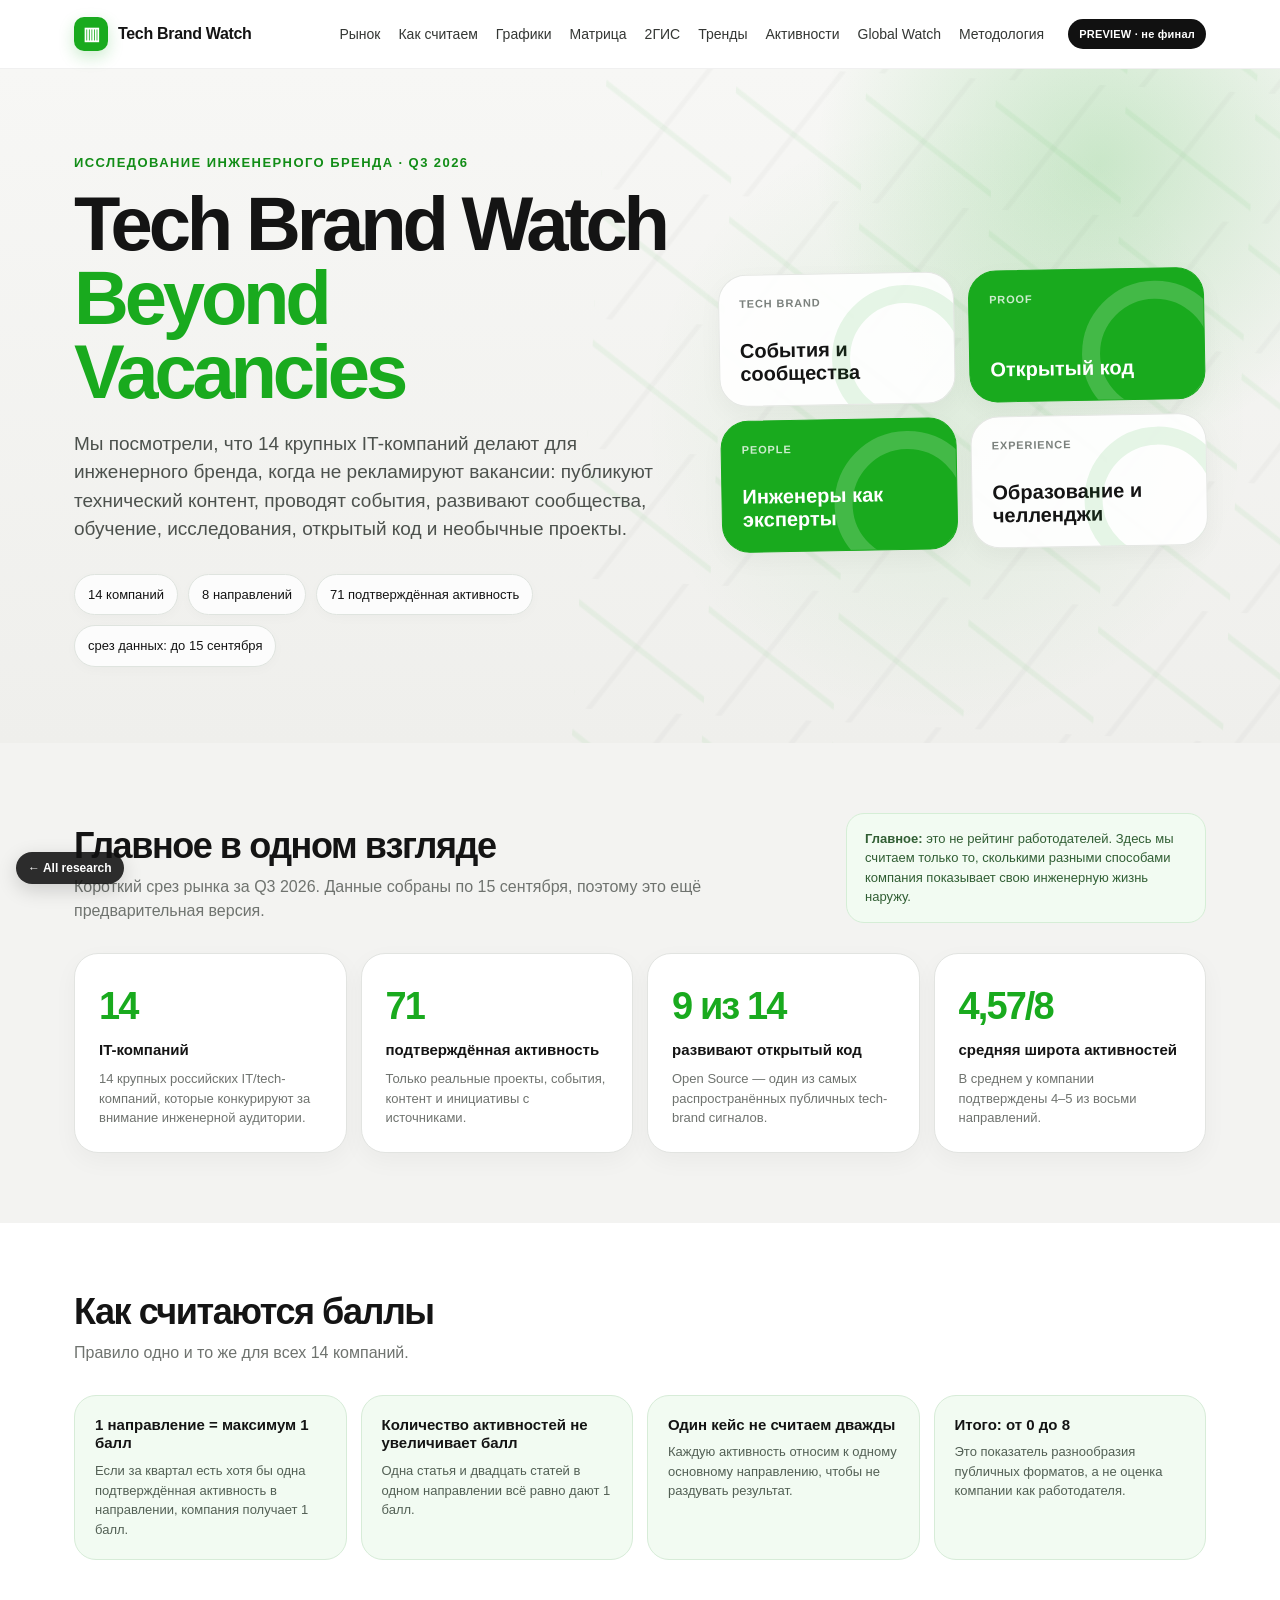
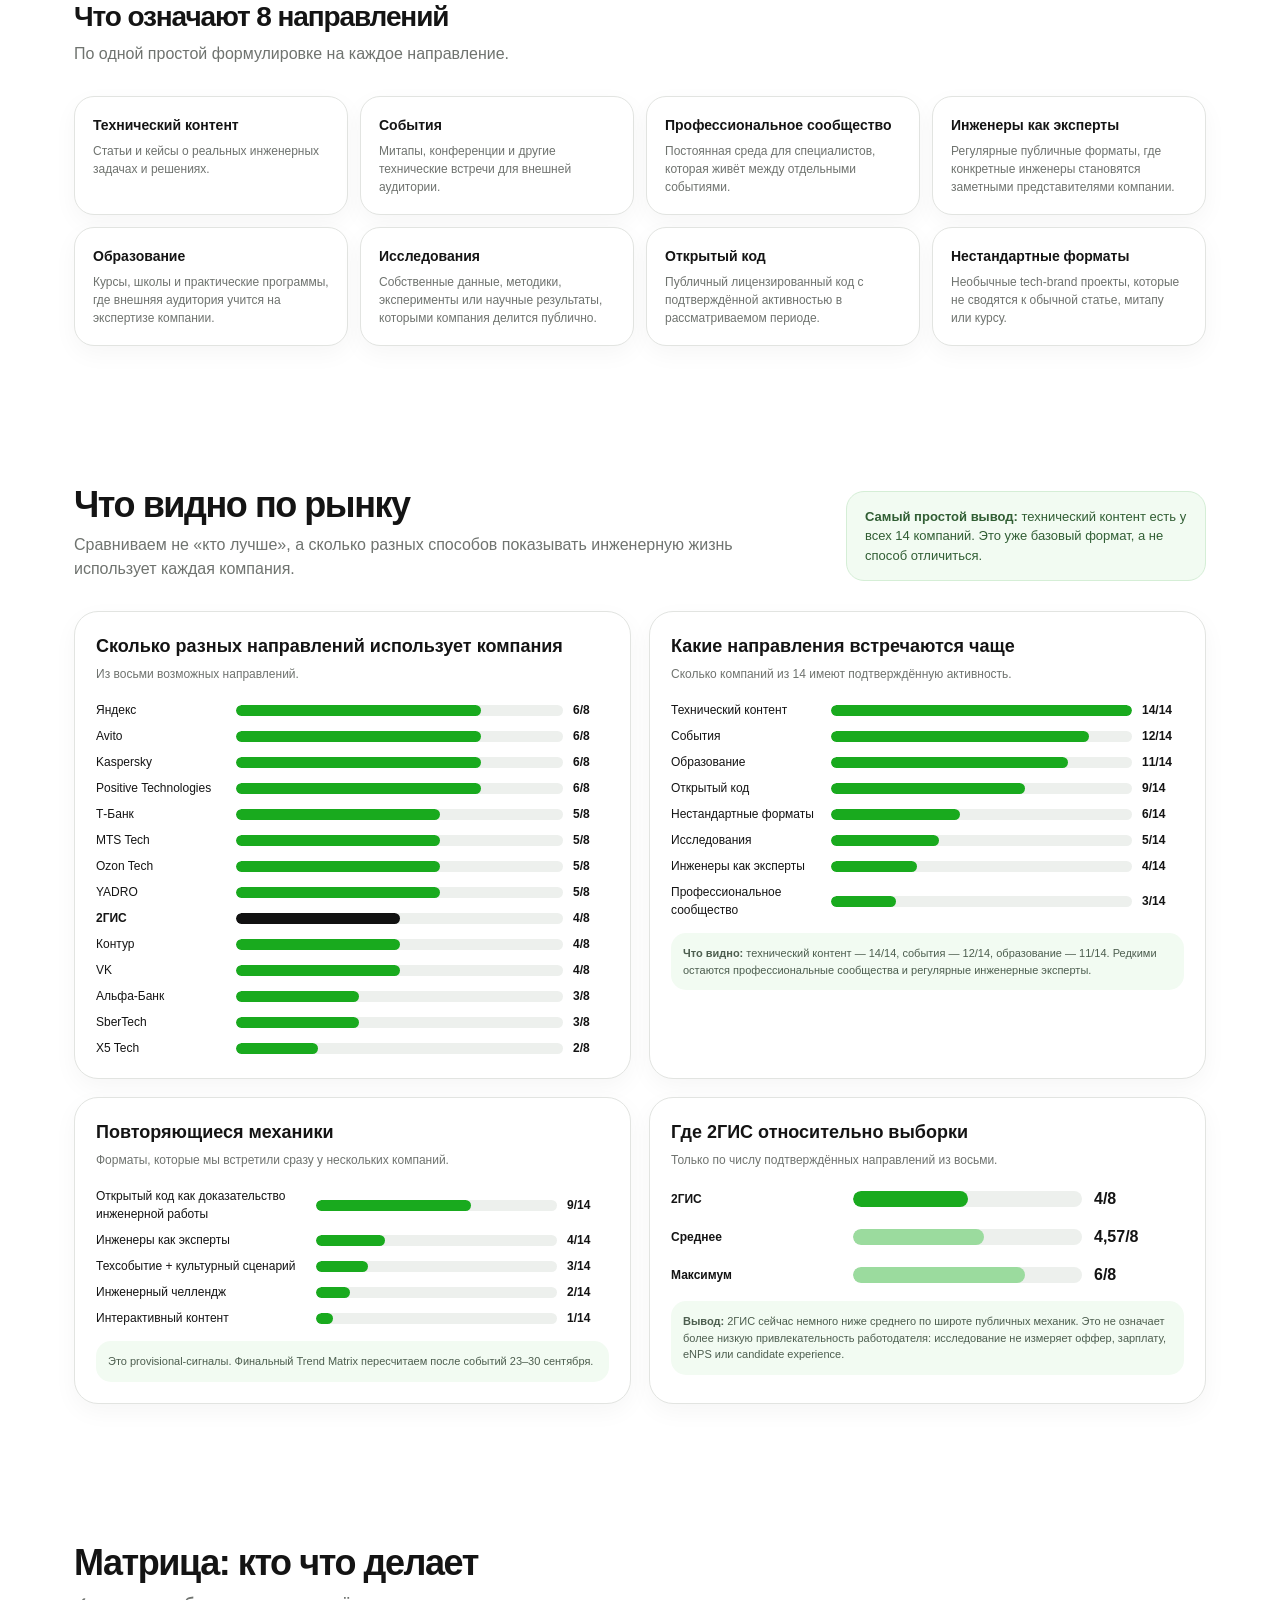
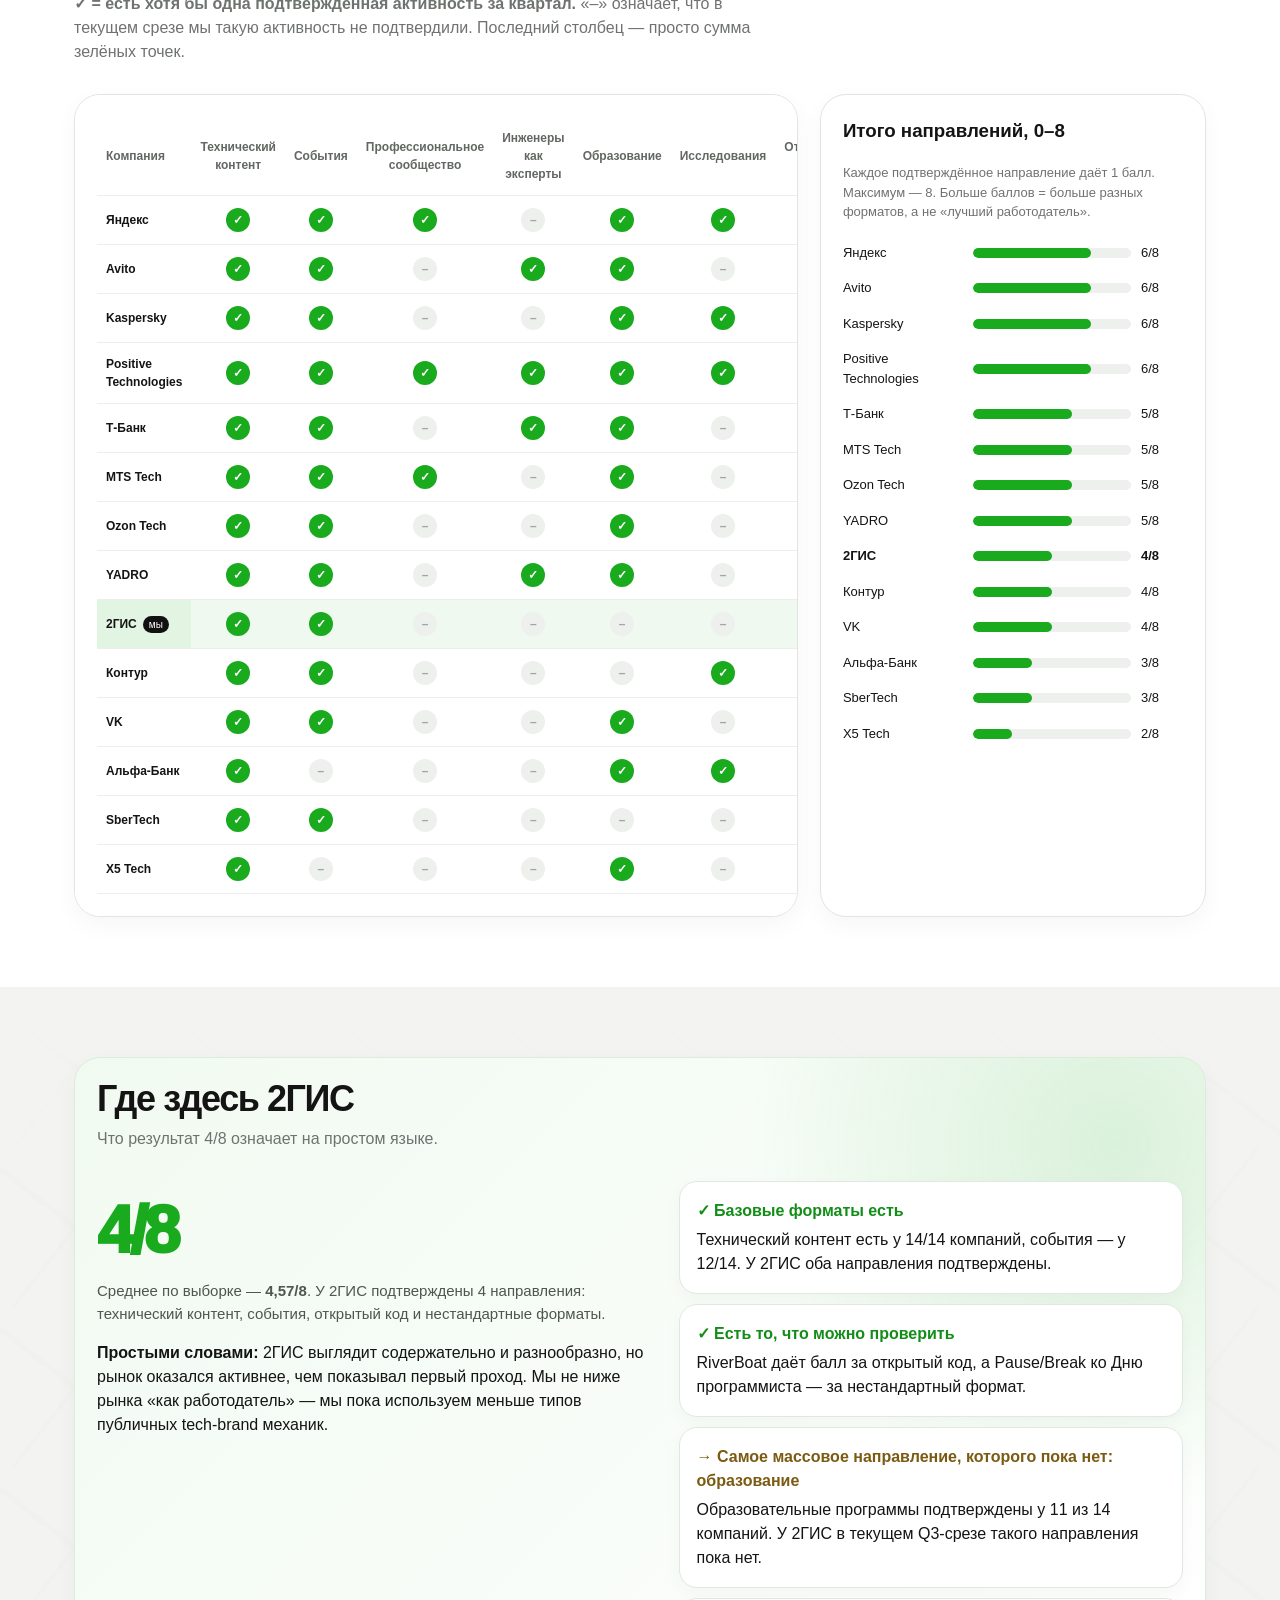
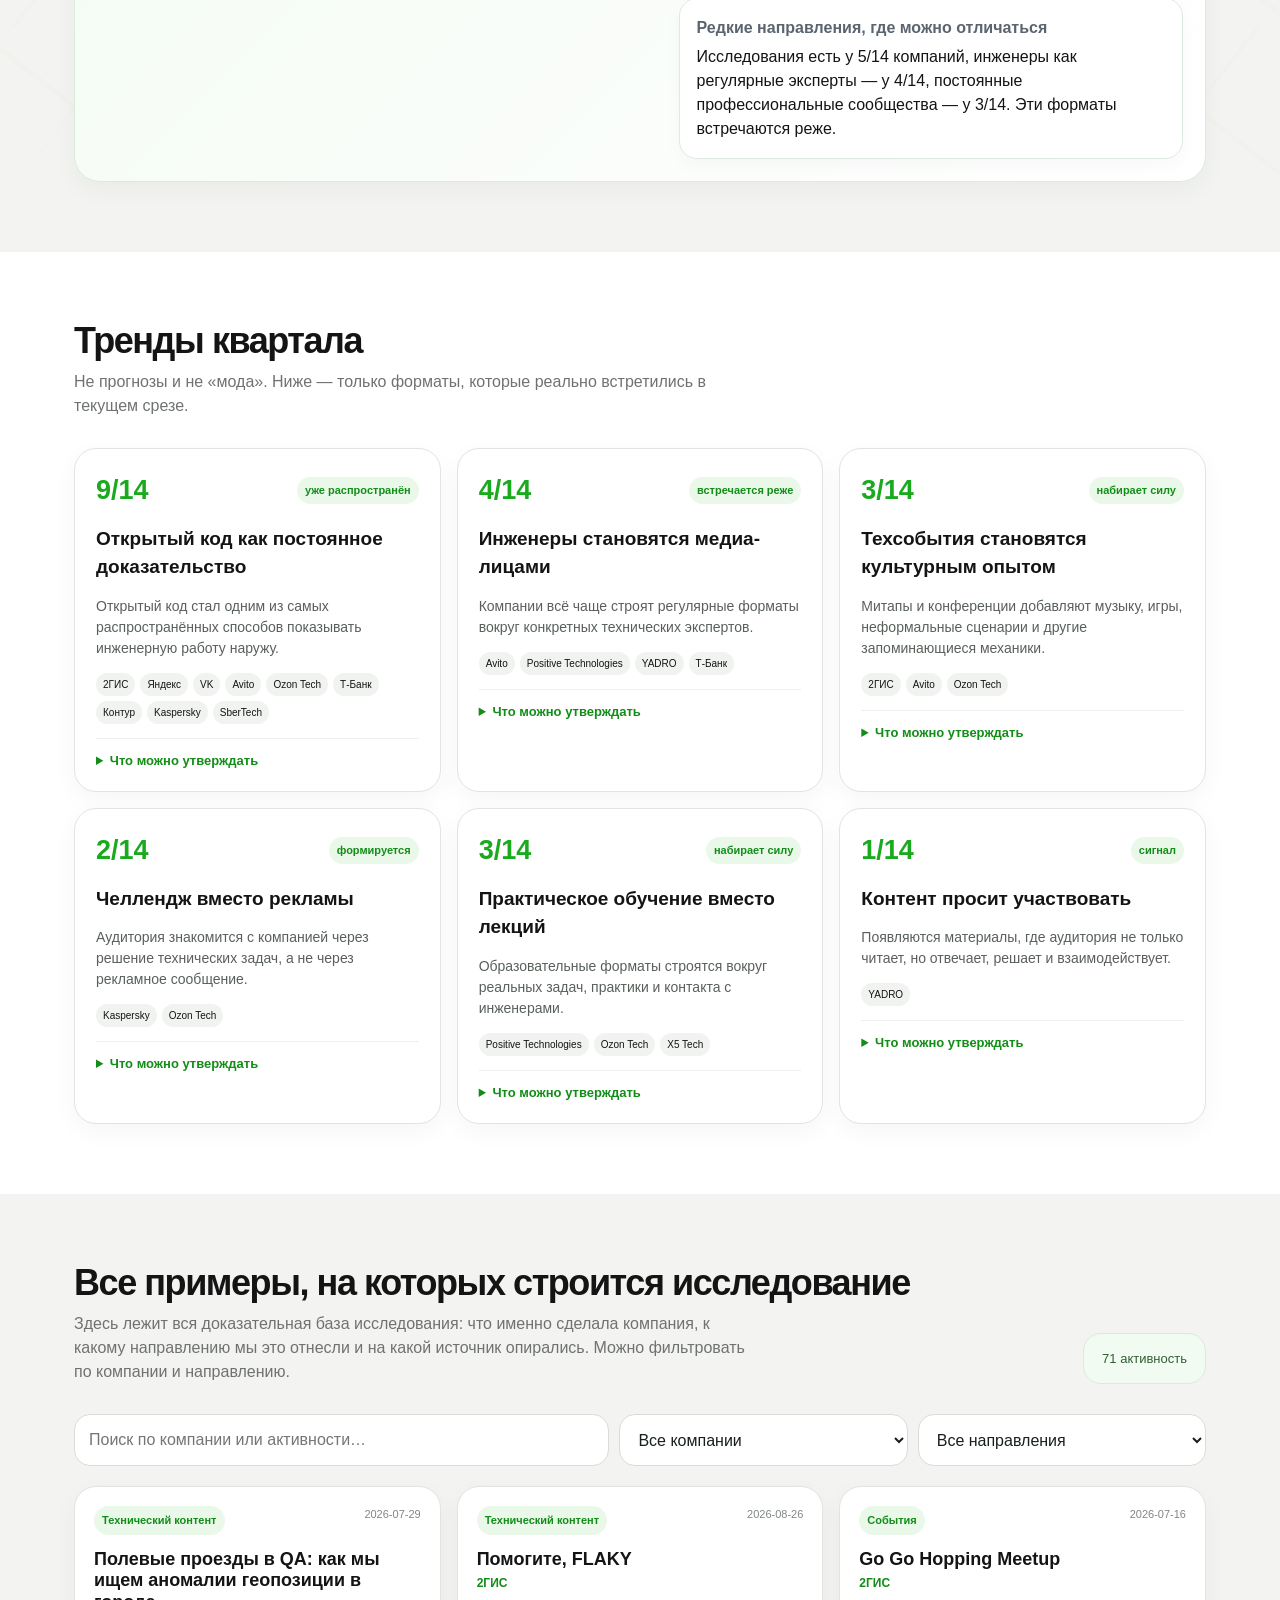
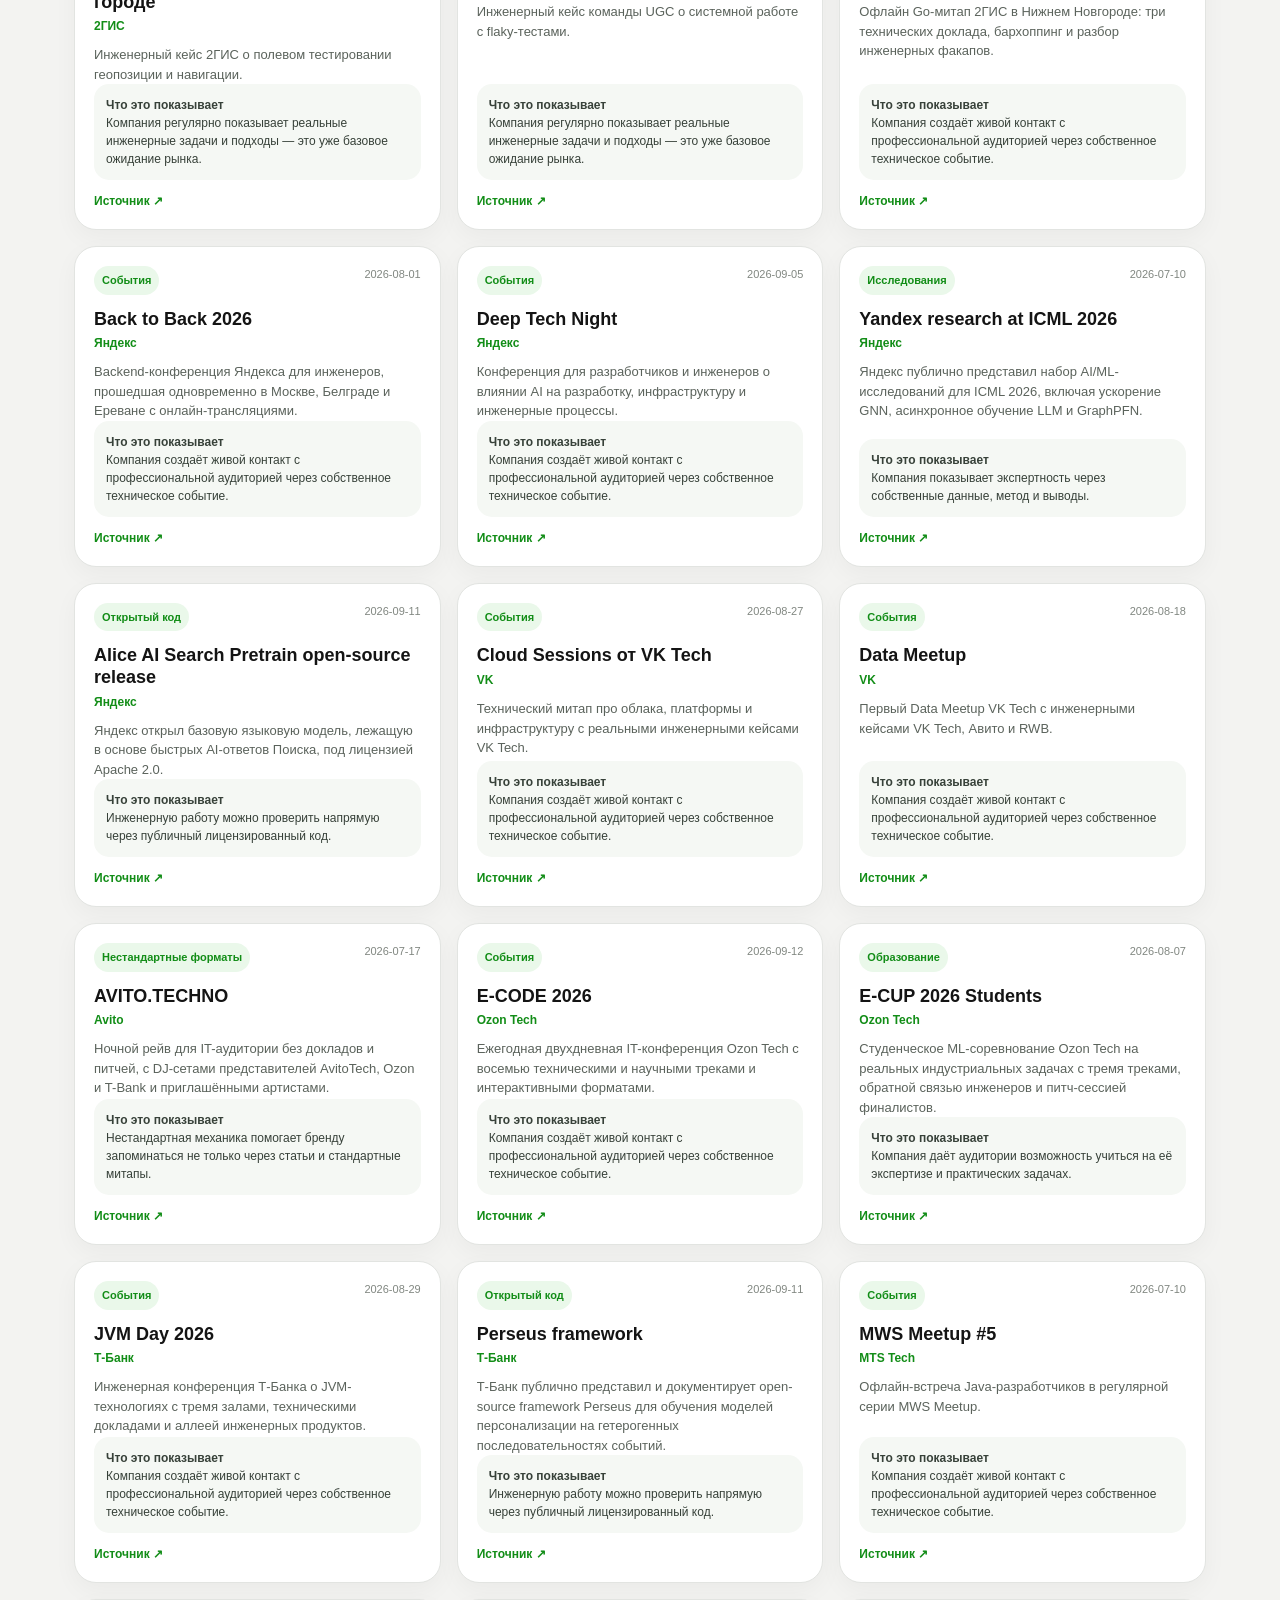
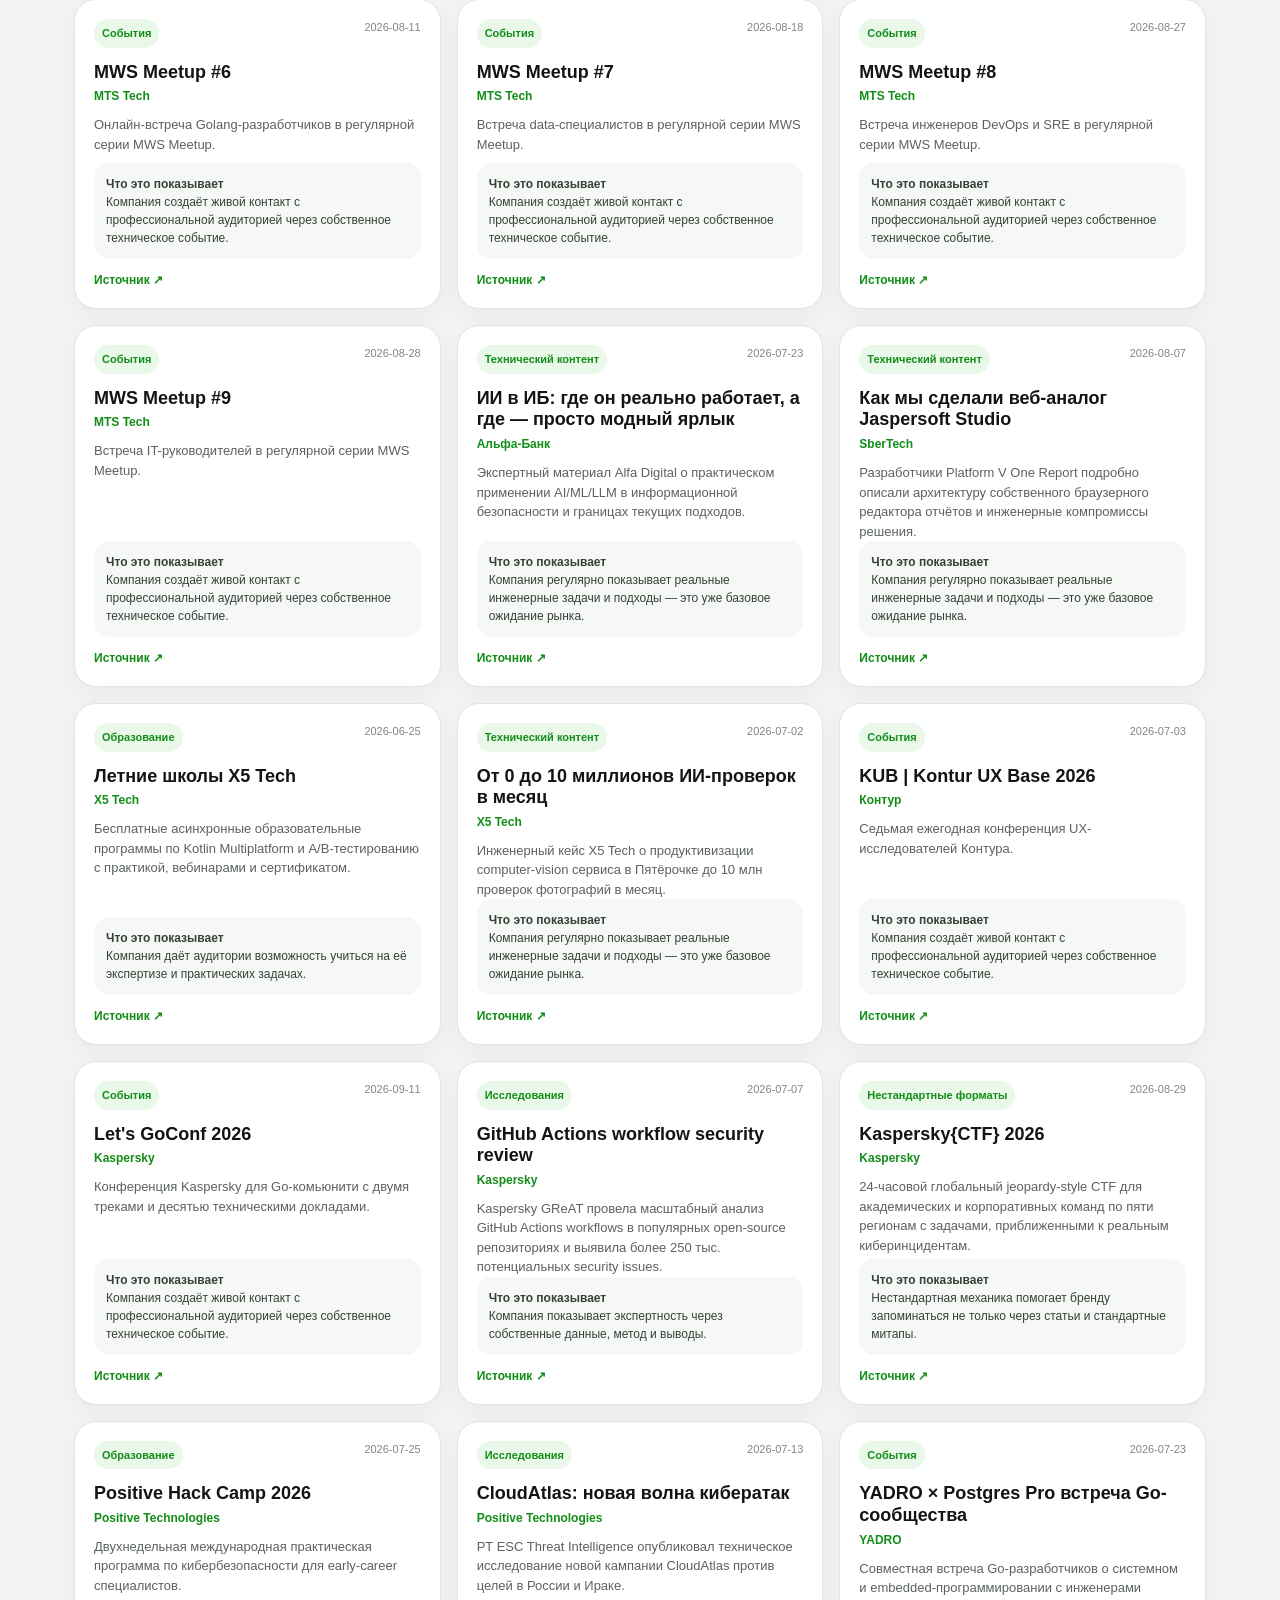
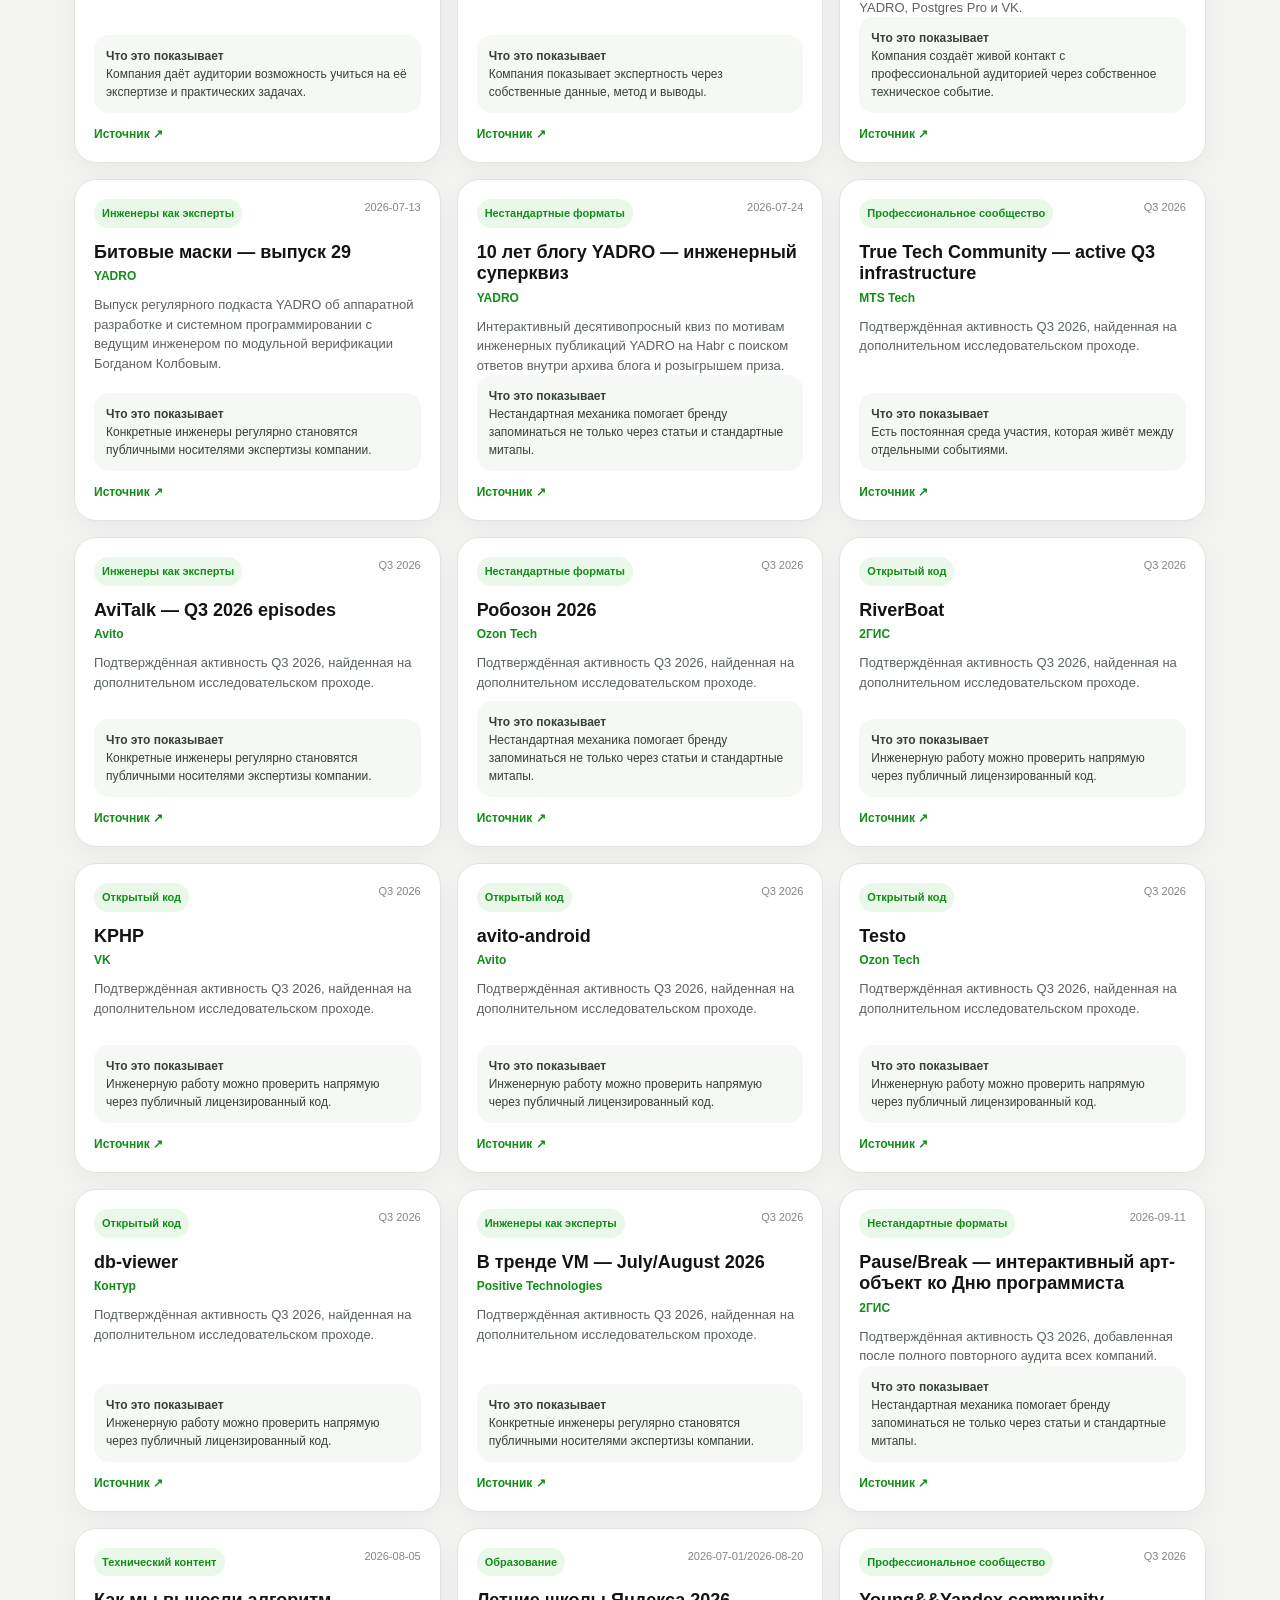
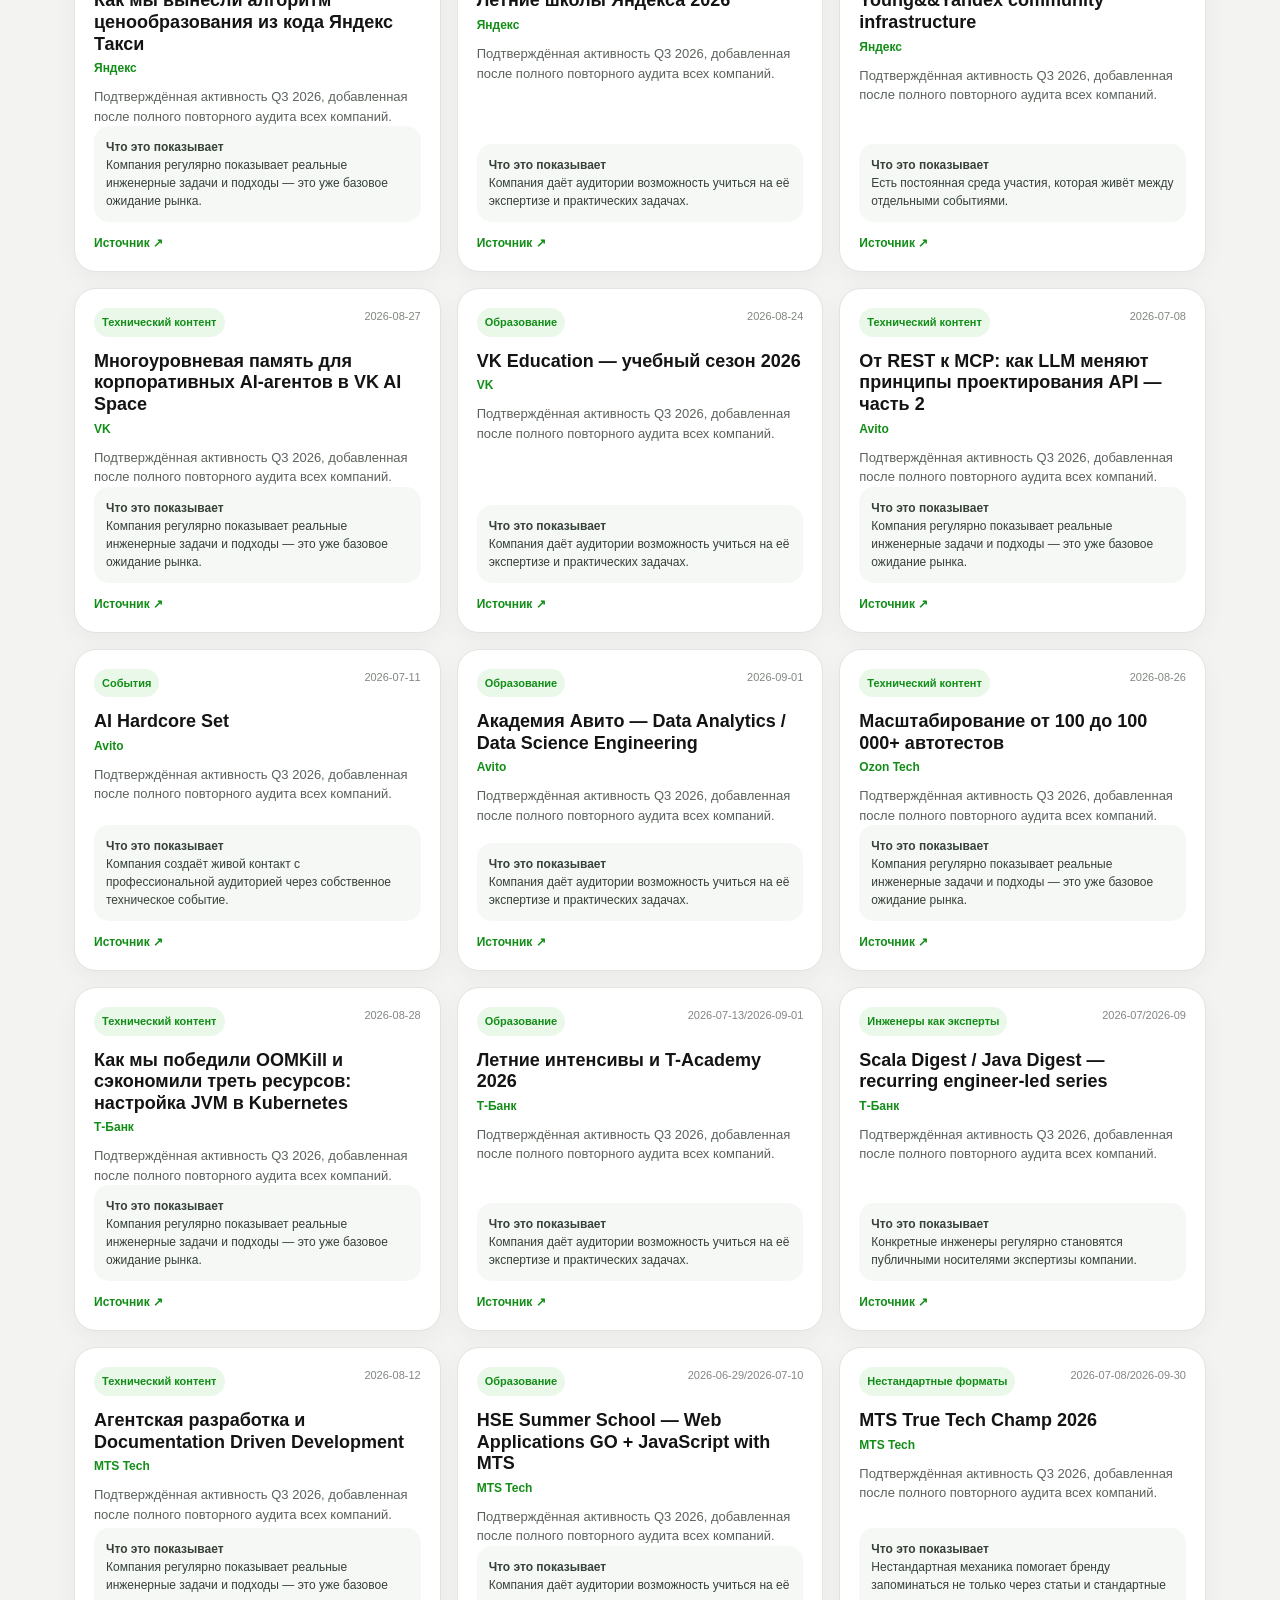
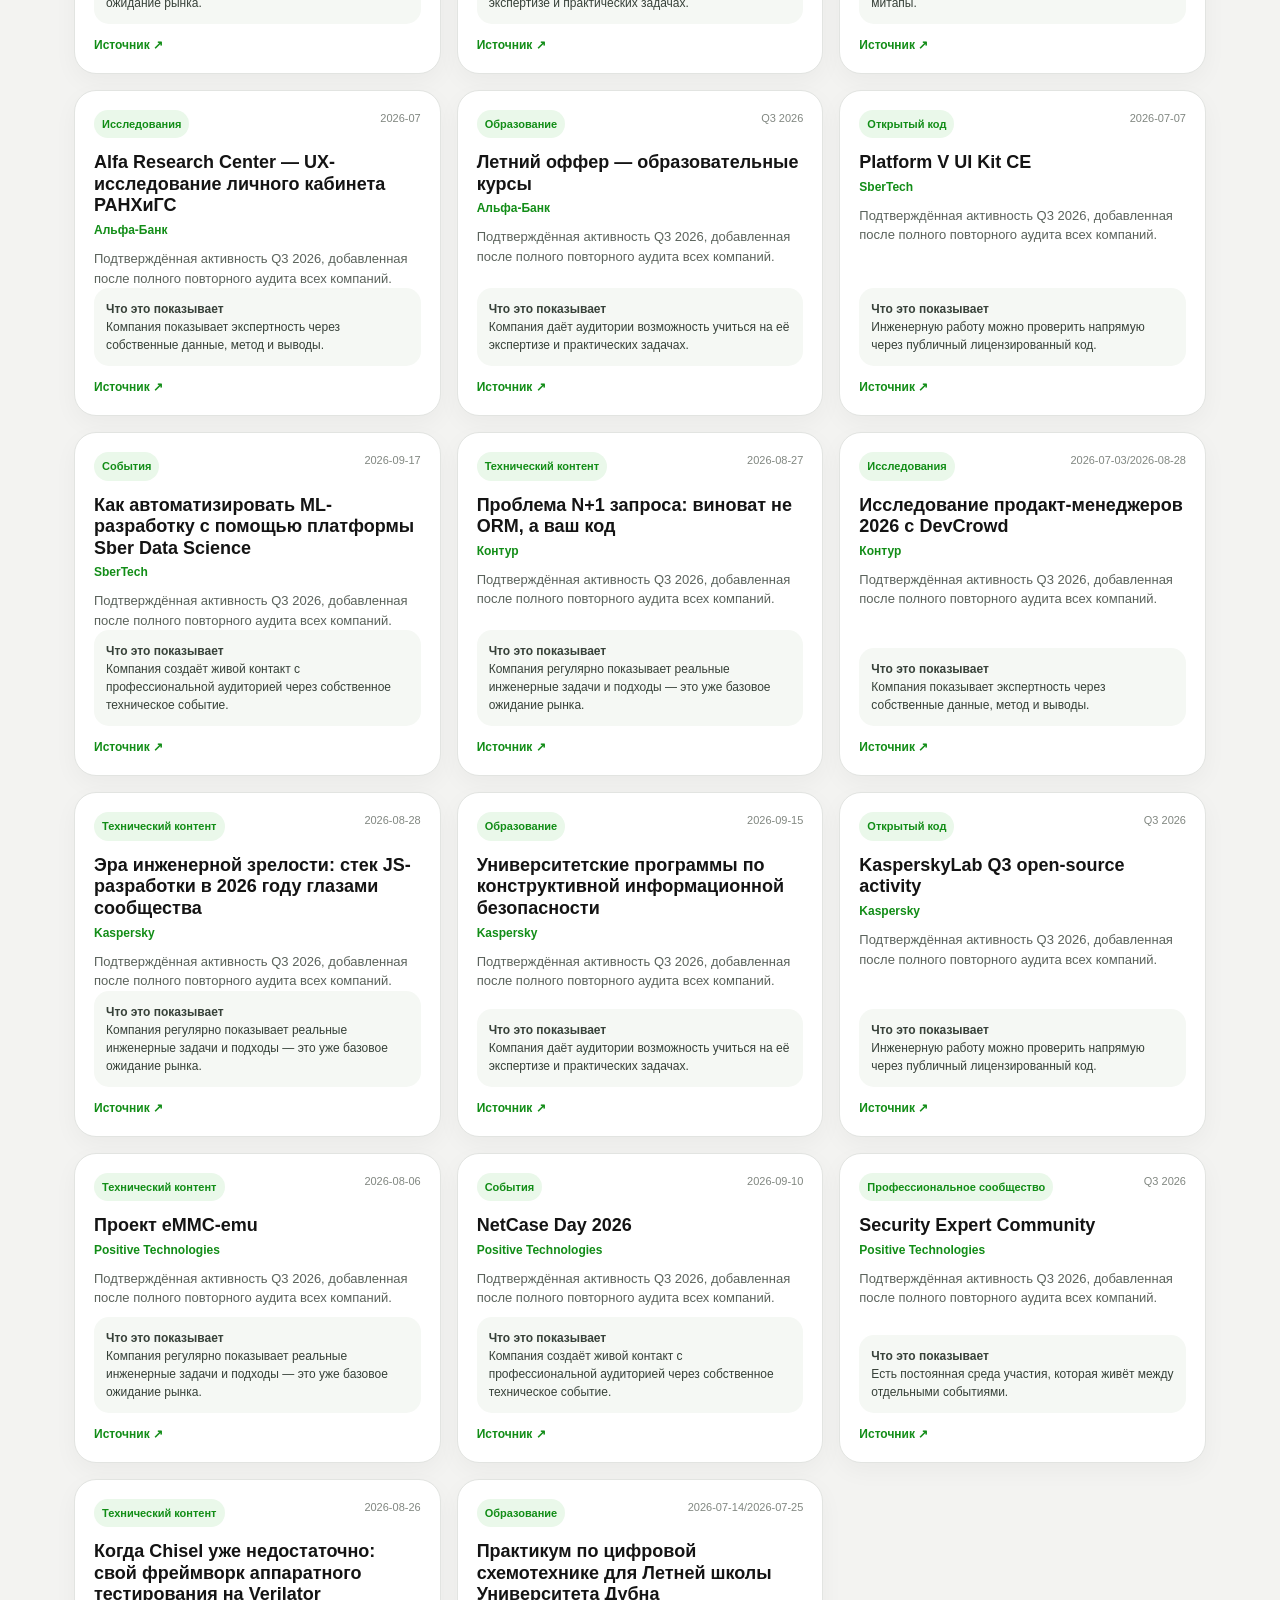
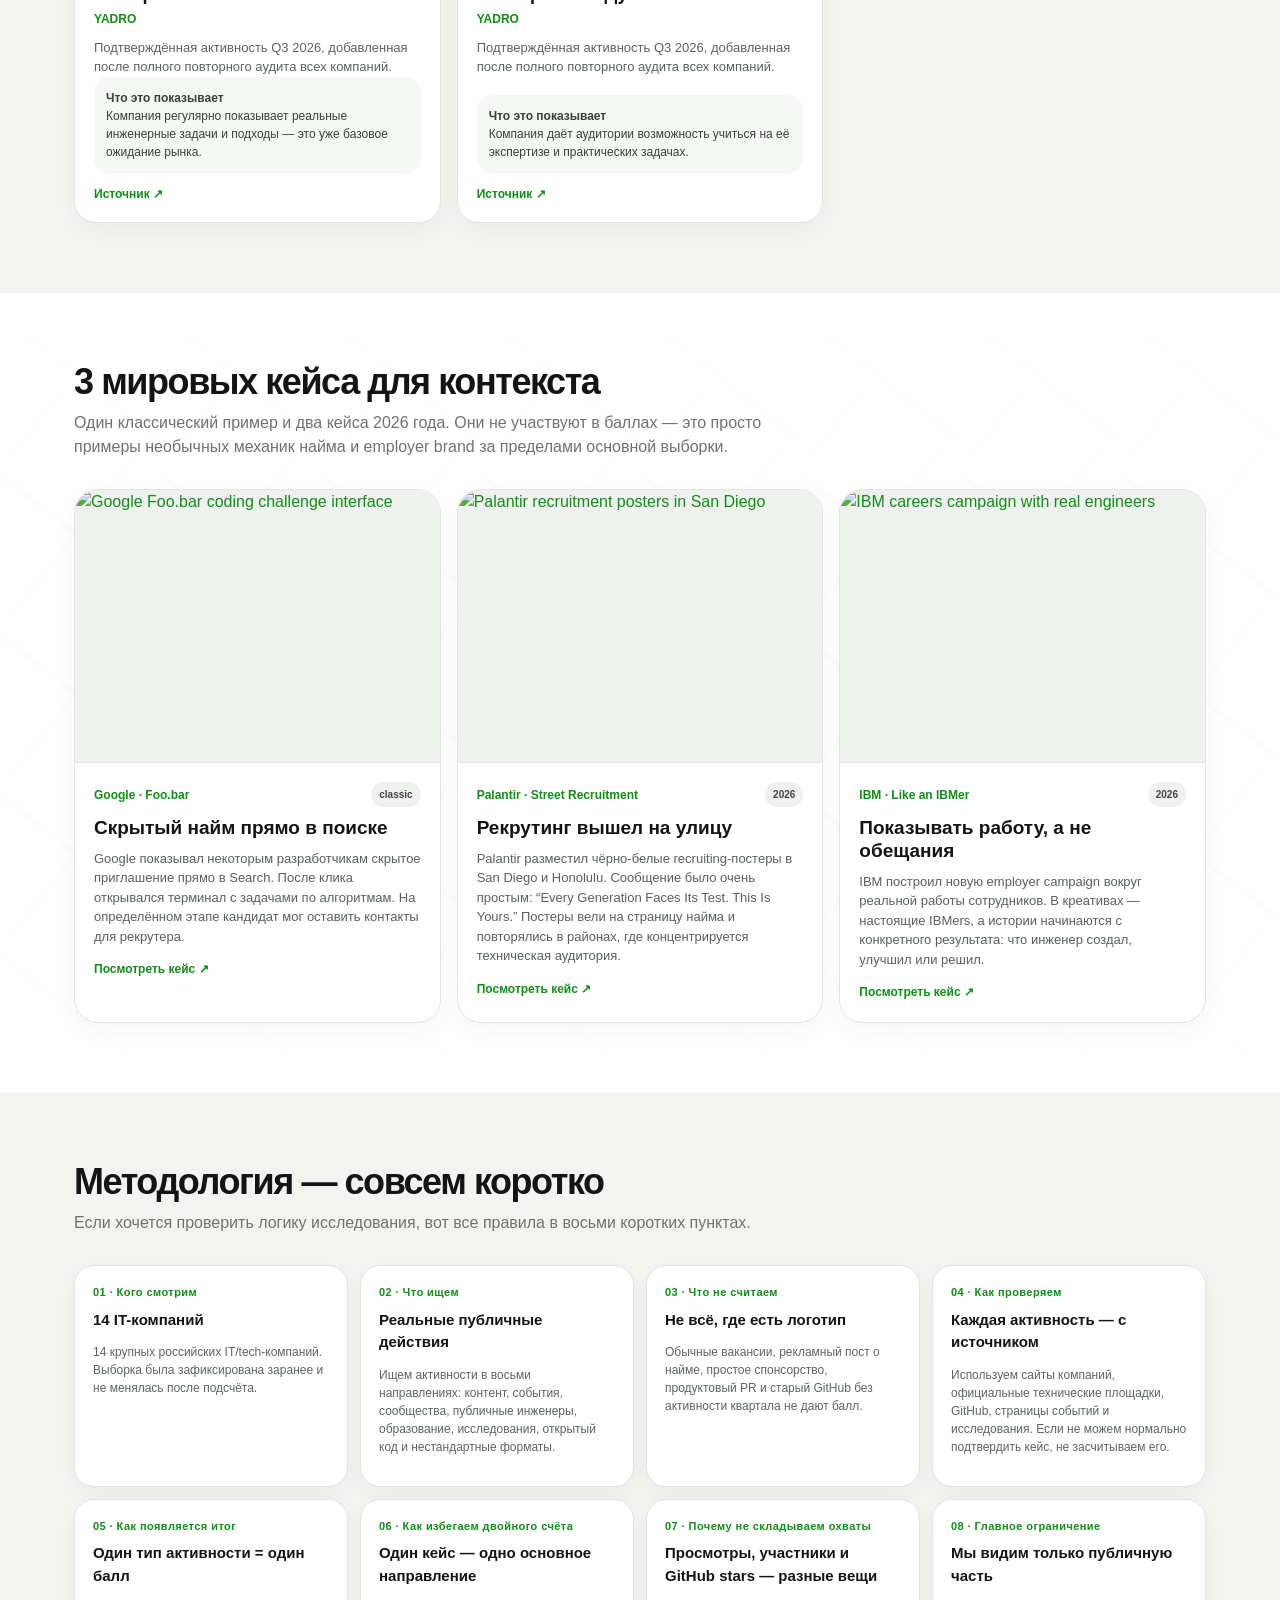
==== tech-brand-watch/index.html @ 5ea802fb "Add Tech Brand Watch to research hub" ====
<!doctype html>
<html lang="ru">
<head>
<meta charset="utf-8">
<meta name="viewport" content="width=device-width,initial-scale=1,viewport-fit=cover">
<title>Tech Brand Watch / Q3 2026 — Beyond Vacancies</title>
<meta name="description" content="Как 14 крупных IT-компаний показывают свою инженерную жизнь вне прямой рекламы вакансий. Tech Brand Watch, Q3 2026.">
<style>
:root{
  --bg:#f3f3f1;
  --surface:#ffffff;
  --surface2:#f8f8f6;
  --ink:#141414;
  --muted:#6f736f;
  --line:#e2e4e1;
  --green:#19AA1E;
  --green-dark:#128d17;
  --green-soft:#eaf8ea;
  --green-pale:#f2fbf2;
  --shadow:0 14px 38px rgba(0,0,0,.06);
  --shadow-soft:0 8px 24px rgba(0,0,0,.04);
  --radius:26px;
}
*{box-sizing:border-box}
html{scroll-behavior:smooth}
body{
  margin:0;
  font-family:Inter,ui-sans-serif,-apple-system,BlinkMacSystemFont,"Segoe UI",Roboto,Arial,sans-serif;
  background:var(--bg);
  color:var(--ink);
  line-height:1.5
}
a{color:var(--green-dark);text-decoration:none}
a:hover{color:var(--green)}
.wrap{max-width:1180px;margin:auto;padding:0 24px}

/* top */
.topbar{
  position:sticky;top:0;z-index:40;
  background:rgba(255,255,255,.94);
  backdrop-filter:blur(18px);
  border-bottom:1px solid rgba(0,0,0,.06)
}
.nav{height:68px;display:flex;align-items:center;gap:24px}
.brand{display:flex;align-items:center;gap:10px;font-weight:850;white-space:nowrap;letter-spacing:-.02em}
.mark{
  width:34px;height:34px;border-radius:10px;
  background:var(--green);
  display:grid;place-items:center;color:#fff;font-size:18px;
  box-shadow:0 6px 16px rgba(25,170,30,.22)
}
.links{display:flex;gap:18px;margin-left:auto;font-size:14px}
.links a{color:#343734}
.links a:hover{color:var(--green-dark)}
.preview-pill{
  font-size:11px;padding:7px 11px;border-radius:999px;
  background:#111;color:#fff;font-weight:800;letter-spacing:.02em
}

/* hero */
.hero{
  position:relative;overflow:hidden;
  background:
    radial-gradient(circle at 86% 14%, rgba(25,170,30,.20), transparent 23%),
    radial-gradient(circle at 74% 52%, rgba(25,170,30,.09), transparent 30%),
    linear-gradient(180deg,#f7f7f5 0%,#efefec 100%);
  color:var(--ink);
  padding:84px 0 76px
}
.hero:after{
  content:"";position:absolute;right:-4%;top:-18%;width:58%;height:140%;
  opacity:.55;pointer-events:none;
  background:
    linear-gradient(35deg,transparent 46%,rgba(25,170,30,.10) 47%,rgba(25,170,30,.10) 49%,transparent 50%),
    linear-gradient(125deg,transparent 46%,rgba(20,20,20,.045) 47%,rgba(20,20,20,.045) 49%,transparent 50%);
  background-size:130px 130px;
  transform:rotate(3deg)
}
.hero-grid{position:relative;z-index:2;display:grid;grid-template-columns:1.1fr .9fr;gap:52px;align-items:center}
.eyebrow{font-size:13px;text-transform:uppercase;letter-spacing:.11em;color:var(--green-dark);font-weight:900}
.hero h1{
  font-size:clamp(42px,6vw,76px);line-height:.98;
  margin:14px 0 20px;letter-spacing:-.055em
}
.hero h1 em{font-style:normal;color:var(--green)}
.hero p{max-width:680px;font-size:19px;color:#4c514d}
.hero-meta{display:flex;flex-wrap:wrap;gap:10px;margin-top:30px}
.hero-meta span{
  border:1px solid #dfe4df;background:rgba(255,255,255,.82);
  padding:10px 13px;border-radius:999px;font-size:13px;
  box-shadow:0 3px 12px rgba(0,0,0,.025)
}
.hero-art{
  display:grid;grid-template-columns:1fr 1fr;gap:14px;
  transform:rotate(-1deg)
}
.tile{
  min-height:132px;padding:20px;border-radius:28px;
  background:rgba(255,255,255,.92);border:1px solid #e5e7e4;
  display:flex;flex-direction:column;justify-content:space-between;font-weight:850;
  box-shadow:var(--shadow-soft);position:relative;overflow:hidden
}
.tile:after{
  content:"";position:absolute;right:-24px;bottom:-28px;width:110px;height:110px;
  border:18px solid rgba(25,170,30,.10);border-radius:50%
}
.tile:nth-child(2),.tile:nth-child(3){
  background:var(--green);border-color:var(--green);color:#fff
}
.tile:nth-child(2):after,.tile:nth-child(3):after{border-color:rgba(255,255,255,.18)}
.tile small{font-size:11px;color:#7b817d;letter-spacing:.08em}
.tile:nth-child(2) small,.tile:nth-child(3) small{color:rgba(255,255,255,.78)}
.tile b{font-size:20px;line-height:1.15;max-width:170px}

/* sections */
.section{position:relative;padding:70px 0}
.section.white{background:#fff}
.section:not(.white){background:var(--bg)}
.section-head{display:flex;justify-content:space-between;gap:30px;align-items:flex-end;margin-bottom:30px}
.section-head h2{font-size:36px;letter-spacing:-.04em;margin:0;line-height:1.05}
.section-head p{color:var(--muted);max-width:690px;margin:10px 0 0}
.note{
  background:var(--green-pale);border:1px solid #d5eed6;
  padding:15px 18px;border-radius:18px;color:#315e34;font-size:13px;
  max-width:360px
}

/* KPI */
.score-explain{display:grid;grid-template-columns:repeat(4,1fr);gap:14px;margin-bottom:42px}.score-explain-card{background:var(--green-pale);border:1px solid #d7ecd8;border-radius:22px;padding:20px}.score-explain-card strong,.score-explain-card span{display:block}.score-explain-card strong{font-size:15px;line-height:1.25;margin-bottom:8px}.score-explain-card span{font-size:13px;color:#536055}.compact-head{margin-top:8px}.compact-head h2{font-size:28px}.category-grid{display:grid;grid-template-columns:repeat(4,1fr);gap:12px}.category-card{background:#fff;border:1px solid var(--line);border-radius:20px;padding:18px;box-shadow:var(--shadow-soft)}.category-card b,.category-card span{display:block}.category-card b{font-size:14px;margin-bottom:6px}.category-card span{font-size:12px;color:var(--muted)}
.kpis{display:grid;grid-template-columns:repeat(4,1fr);gap:14px}
.kpi{
  background:var(--surface);border:1px solid var(--line);
  border-radius:24px;padding:24px;box-shadow:var(--shadow-soft)
}
.kpi .num{font-size:38px;font-weight:900;letter-spacing:-.05em;color:var(--green)}
.kpi h3{font-size:15px;margin:4px 0 8px}
.kpi p{color:var(--muted);font-size:13px;margin:0}

/* panels / tables */
.two-col{display:grid;grid-template-columns:1.5fr .8fr;gap:22px}
.panel{
  background:#fff;border:1px solid var(--line);
  border-radius:var(--radius);padding:22px;box-shadow:var(--shadow-soft)
}
.table-scroll{overflow:auto;-webkit-overflow-scrolling:touch}
.matrix{width:100%;border-collapse:collapse;min-width:840px}
.matrix th,.matrix td{padding:12px 9px;border-bottom:1px solid #eceeeb;text-align:center;font-size:12px}
.matrix th{color:#626762;font-weight:800}
.matrix th:first-child,.matrix td:first-child{text-align:left;position:sticky;left:0;background:#fff;z-index:2}
.matrix tr.is-2gis td{background:#eff9ef}
.matrix tr.is-2gis td:first-child{background:#e2f5e3}
.dot{display:inline-grid;width:24px;height:24px;border-radius:50%;place-items:center;font-weight:850}
.dot.on{background:var(--green);color:#fff}
.dot.off{background:#eef0ed;color:#a1a6a1}
.you{font-size:10px;background:#111;color:#fff;border-radius:999px;padding:3px 6px;margin-left:6px}

/* score */
.score-row{display:grid;grid-template-columns:120px 1fr 42px;gap:10px;align-items:center;padding:8px 0}
.score-row.focus{font-weight:850}
.bar,.track{background:#edf0ed;border-radius:999px;overflow:hidden}
.bar{height:10px}
.bar span,.fill{display:block;height:100%;background:var(--green);border-radius:999px}
.score-name,.score-value{font-size:13px}

/* 2GIS lens */
.lens{
  background:
    radial-gradient(circle at 92% 12%,rgba(25,170,30,.14),transparent 30%),
    linear-gradient(135deg,#f1faf1,#fff);
  border:1px solid #d9edd9
}
.lens-grid{display:grid;grid-template-columns:1.05fr .95fr;gap:24px}
.bigscore{font-size:66px;font-weight:950;letter-spacing:-.065em;color:var(--green)}
.compare{font-size:15px;color:#4d564f}
.lens-list{display:grid;gap:10px}
.lens-item{
  background:#fff;border:1px solid #dfe9df;border-radius:18px;padding:17px;
  box-shadow:0 6px 18px rgba(0,0,0,.03)
}
.lens-item strong{display:block;margin-bottom:5px}
.good{color:var(--green-dark)}
.gap{color:#7b5b12}
.caution{color:#5b6570}

/* trends */
.trends{display:grid;grid-template-columns:repeat(3,1fr);gap:16px}
.trend-card{
  background:#fff;border:1px solid var(--line);
  border-radius:22px;padding:21px;box-shadow:var(--shadow-soft)
}
.trend-top{display:flex;justify-content:space-between;align-items:center}
.trend-count{font-size:27px;font-weight:900;color:var(--green)}
.badge{font-size:11px;background:var(--green-soft);color:var(--green-dark);border-radius:999px;padding:5px 8px;font-weight:800}
.trend-card h3{font-size:19px;margin:14px 0 8px}
.trend-card p{font-size:14px;color:#59605a}
.trend-companies{display:flex;gap:5px;flex-wrap:wrap}
.trend-companies span{font-size:10px;background:#f1f3f0;border-radius:999px;padding:4px 7px}
details{margin-top:14px;border-top:1px solid #edf0ec;padding-top:12px}
summary{cursor:pointer;color:var(--green-dark);font-weight:800;font-size:13px}
.muted{color:var(--muted)!important}

/* filters */
.filters{display:grid;grid-template-columns:1.3fr .7fr .7fr;gap:10px;margin-bottom:20px}
.filters input,.filters select{
  width:100%;border:1px solid #d8ddd8;background:#fff;
  border-radius:16px;padding:13px 14px;font:inherit;color:#18201a;
  outline:none;transition:.2s ease
}
.filters input:focus,.filters select:focus{border-color:var(--green);box-shadow:0 0 0 3px rgba(25,170,30,.10)}

/* activities */
.activity-grid{display:grid;grid-template-columns:repeat(3,1fr);gap:16px}
.activity-card{
  background:#fff;border:1px solid var(--line);
  border-radius:22px;padding:19px;display:flex;flex-direction:column;
  min-height:310px;box-shadow:var(--shadow-soft);
  transition:transform .18s ease,box-shadow .18s ease,border-color .18s ease
}
.activity-card:hover{transform:translateY(-2px);box-shadow:var(--shadow);border-color:#cfe6d0}
.activity-head{display:flex;gap:8px;justify-content:space-between;align-items:flex-start}
.dim-pill{font-size:11px;font-weight:850;border-radius:999px;padding:6px 8px;background:var(--green-soft);color:var(--green-dark)}
.activity-date{font-size:11px;color:#818781}
.activity-card h3{font-size:18px;line-height:1.2;margin:14px 0 4px}
.company-line{font-size:12px;color:var(--green-dark);font-weight:900;margin-bottom:10px}
.activity-card>p{font-size:13px;color:#5b635c;margin:0}
.activity-conclusion{margin-top:auto;background:#f5f8f4;border-radius:15px;padding:12px;font-size:12px;color:#374139}
.activity-foot{margin-top:12px;font-size:12px;font-weight:750}
.hidden{display:none!important}

/* global cases */
.global-grid{display:grid;grid-template-columns:repeat(3,1fr);gap:16px}
.global-card{
  background:#fff;border:1px solid var(--line);
  border-radius:24px;overflow:hidden;box-shadow:var(--shadow-soft)
}
.global-shot{display:block;width:100%;aspect-ratio:4/3;object-fit:cover;background:#eef1ee;border-bottom:1px solid var(--line)}
.global-body{padding:19px}
.global-top{display:flex;align-items:center;justify-content:space-between;gap:10px}
.global-brand{font-size:12px;font-weight:900;color:var(--green-dark)}
.global-year{font-size:10px;font-weight:850;color:#444;background:#eff1ef;border-radius:999px;padding:5px 8px}
.global-card h3{font-size:19px;line-height:1.2;margin:10px 0 9px}
.global-card p{font-size:13px;color:#59615a;margin:0}
.global-source{display:inline-block;margin-top:14px;font-size:12px;font-weight:850}
.small-note{font-size:12px;color:#59665f;margin-top:12px;padding-top:12px;border-top:1px solid #e9eeeb}

/* charts */
.chart-grid{display:grid;grid-template-columns:1fr 1fr;gap:18px}
.chart-card{
  background:#fff;border:1px solid var(--line);
  border-radius:24px;padding:21px;box-shadow:var(--shadow-soft)
}
.chart-card h3{margin:0 0 5px;font-size:18px}
.chart-card>p{margin:0 0 18px;color:var(--muted);font-size:12px}
.hbars{display:grid;gap:8px}
.hbar{display:grid;grid-template-columns:130px 1fr 36px;gap:10px;align-items:center;font-size:12px}
.hbar .track{height:11px}
.hbar .fill{height:100%;background:var(--green)}
.hbar.focus{font-weight:850}
.hbar.focus .fill{background:#111}
.dim-bars .hbar{grid-template-columns:150px 1fr 42px}
.trend-bars .hbar{grid-template-columns:210px 1fr 42px}
.compare-bars{display:grid;gap:14px}
.compare-line{display:grid;grid-template-columns:170px 1fr 90px;gap:12px;align-items:center}
.compare-line .track{height:16px}
.compare-line .fill{height:100%;background:#9bdb9e}
.compare-line.ours .fill{background:var(--green)}
.compare-line b{font-size:12px}
.chart-note{margin-top:14px;padding:12px;border-radius:15px;background:var(--green-pale);color:#4d5e4f;font-size:11px}

/* method */
.method{display:grid;grid-template-columns:repeat(4,1fr);gap:12px}
.method-card{
  background:#fff;border:1px solid var(--line);
  border-radius:20px;padding:18px;box-shadow:var(--shadow-soft)
}
.method-card .step{font-size:11px;font-weight:900;color:var(--green-dark);letter-spacing:.04em}
.method-card h3{font-size:15px;margin:8px 0}
.method-card p{font-size:12px;color:#5c655d}

/* watch */
.watch{display:grid;grid-template-columns:1fr 1fr;gap:10px}
.watch-row{background:#fff;border:1px solid var(--line);border-radius:18px;padding:15px}
.watch-row strong,.watch-row span{display:block}
.watch-row span{color:#68706a;font-size:12px;margin-top:4px}

/* footer */
.footer{
  padding:38px 0 56px;
  background:#111;color:#aeb3ae;font-size:12px;
  border-top:5px solid var(--green)
}
.mobile-bar{display:none}

/* subtle map-style accents on select sections */
#lens:before,#global:before{
  content:"";position:absolute;inset:0;pointer-events:none;opacity:.22;
  background:
    linear-gradient(38deg,transparent 47%,rgba(25,170,30,.08) 48%,rgba(25,170,30,.08) 49%,transparent 50%),
    linear-gradient(128deg,transparent 47%,rgba(0,0,0,.035) 48%,rgba(0,0,0,.035) 49%,transparent 50%);
  background-size:160px 160px;
  mask-image:linear-gradient(to bottom,transparent,black 20%,black 80%,transparent)
}
#lens .wrap,#global .wrap{position:relative;z-index:2}

@media(max-width:900px){
  .score-explain,.category-grid{grid-template-columns:1fr 1fr}
  .links{display:none}
  .hero{padding:56px 0}
  .hero-grid,.two-col,.lens-grid{grid-template-columns:1fr}
  .hero-art{max-width:540px}
  .kpis{grid-template-columns:1fr 1fr}
  .trends{grid-template-columns:1fr 1fr}
  .activity-grid{grid-template-columns:1fr 1fr}
  .global-grid{grid-template-columns:1fr 1fr}
  .method{grid-template-columns:1fr 1fr}
  .chart-grid{grid-template-columns:1fr}
  .section{padding:52px 0}
}
@media(max-width:620px){
  .score-explain,.category-grid{grid-template-columns:1fr}
  .wrap{padding:0 16px}
  .nav{height:58px}
  .brand{font-size:14px}
  .mark{width:30px;height:30px}
  .preview-pill{margin-left:auto;font-size:10px}
  .hero{padding:42px 0 48px}
  .hero:after{width:100%;right:-48%;opacity:.38}
  .hero h1{font-size:44px}
  .hero p{font-size:16px}
  .hero-art{grid-template-columns:1fr 1fr;gap:9px}
  .tile{min-height:98px;border-radius:20px;padding:14px}
  .tile b{font-size:15px}
  .section-head{align-items:flex-start;flex-direction:column}
  .section-head h2{font-size:29px}
  .kpis,.trends,.activity-grid,.global-grid,.watch,.method{grid-template-columns:1fr}
  .kpi{padding:18px}
  .two-col{display:block}
  .two-col>.panel+.panel{margin-top:14px}
  .lens-grid{display:block}
  .lens-grid>div+div{margin-top:16px}
  .filters{grid-template-columns:1fr}
  .activity-card{min-height:auto}
  .method-card p{font-size:13px}
  .hbar{grid-template-columns:105px 1fr 32px}
  .dim-bars .hbar{grid-template-columns:120px 1fr 36px}
  .trend-bars .hbar{grid-template-columns:145px 1fr 36px}
  .compare-line{grid-template-columns:120px 1fr 55px}
  .chart-card{padding:16px}
  .mobile-bar{
    display:flex;position:fixed;bottom:0;left:0;right:0;height:60px;
    background:rgba(255,255,255,.97);backdrop-filter:blur(12px);
    border-top:1px solid var(--line);z-index:50;
    justify-content:space-around;align-items:center
  }
  .mobile-bar a{font-size:10px;color:#434a44;text-align:center}
  .mobile-bar b{display:block;font-size:18px;color:var(--green)}
  .footer{padding-bottom:86px}
}
</style>
</head>
<body><a href="../" style="position:fixed;left:16px;bottom:16px;z-index:9999;background:rgba(17,17,17,.88);color:#fff;text-decoration:none;padding:9px 12px;border-radius:999px;font:600 12px/1.2 -apple-system,BlinkMacSystemFont,'Segoe UI',Arial,sans-serif;box-shadow:0 6px 20px rgba(0,0,0,.16)">← All research</a>
<header class="topbar"><div class="wrap nav"><div class="brand"><span class="mark">▥</span>Tech Brand Watch</div><nav class="links"><a href="#snapshot">Рынок</a><a href="#score">Как считаем</a><a href="#charts">Графики</a><a href="#matrix">Матрица</a><a href="#lens">2ГИС</a><a href="#trends">Тренды</a><a href="#activities">Активности</a><a href="#global">Global Watch</a><a href="#method">Методология</a></nav><span class="preview-pill">PREVIEW · не финал</span></div></header>

<section class="hero"><div class="wrap hero-grid"><div><div class="eyebrow">Исследование инженерного бренда · Q3 2026</div><h1>Tech Brand Watch<br><em>Beyond Vacancies</em></h1><p>Мы посмотрели, что 14 крупных IT-компаний делают для инженерного бренда, когда не рекламируют вакансии: публикуют технический контент, проводят события, развивают сообщества, обучение, исследования, открытый код и необычные проекты.</p><div class="hero-meta"><span>14 компаний</span><span>8 направлений</span><span>71 подтверждённая активность</span><span>срез данных: до 15 сентября</span></div></div><div class="hero-art"><div class="tile"><small>TECH BRAND</small><b>События и сообщества</b></div><div class="tile"><small>PROOF</small><b>Открытый код</b></div><div class="tile"><small>PEOPLE</small><b>Инженеры как эксперты</b></div><div class="tile"><small>EXPERIENCE</small><b>Образование и челленджи</b></div></div></div></section>

<section class="section" id="snapshot"><div class="wrap"><div class="section-head"><div><h2>Главное в одном взгляде</h2><p>Короткий срез рынка за Q3 2026. Данные собраны по 15 сентября, поэтому это ещё предварительная версия.</p></div><div class="note"><strong>Главное:</strong> это не рейтинг работодателей. Здесь мы считаем только то, сколькими разными способами компания показывает свою инженерную жизнь наружу.</div></div>
<div class="kpis"><div class="kpi"><div class="num">14</div><h3>IT-компаний</h3><p>14 крупных российских IT/tech-компаний, которые конкурируют за внимание инженерной аудитории.</p></div><div class="kpi"><div class="num">71</div><h3>подтверждённая активность</h3><p>Только реальные проекты, события, контент и инициативы с источниками.</p></div><div class="kpi"><div class="num">9 из 14</div><h3>развивают открытый код</h3><p>Open Source — один из самых распространённых публичных tech-brand сигналов.</p></div><div class="kpi"><div class="num">4,57/8</div><h3>средняя широта активностей</h3><p>В среднем у компании подтверждены 4–5 из восьми направлений.</p></div></div></div></section>



<section class="section white" id="score"><div class="wrap">
  <div class="section-head"><div>
    <h2>Как считаются баллы</h2>
    <p>Правило одно и то же для всех 14 компаний.</p>
  </div></div>

  <div class="score-explain">
    <div class="score-explain-card"><strong>1 направление = максимум 1 балл</strong><span>Если за квартал есть хотя бы одна подтверждённая активность в направлении, компания получает 1 балл.</span></div>
    <div class="score-explain-card"><strong>Количество активностей не увеличивает балл</strong><span>Одна статья и двадцать статей в одном направлении всё равно дают 1 балл.</span></div>
    <div class="score-explain-card"><strong>Один кейс не считаем дважды</strong><span>Каждую активность относим к одному основному направлению, чтобы не раздувать результат.</span></div>
    <div class="score-explain-card"><strong>Итого: от 0 до 8</strong><span>Это показатель разнообразия публичных форматов, а не оценка компании как работодателя.</span></div>
  </div>

  <div class="section-head compact-head"><div>
    <h2>Что означают 8 направлений</h2>
    <p>По одной простой формулировке на каждое направление.</p>
  </div></div>

  <div class="category-grid">
    <div class="category-card"><b>Технический контент</b><span>Статьи и кейсы о реальных инженерных задачах и решениях.</span></div>
    <div class="category-card"><b>События</b><span>Митапы, конференции и другие технические встречи для внешней аудитории.</span></div>
    <div class="category-card"><b>Профессиональное сообщество</b><span>Постоянная среда для специалистов, которая живёт между отдельными событиями.</span></div>
    <div class="category-card"><b>Инженеры как эксперты</b><span>Регулярные публичные форматы, где конкретные инженеры становятся заметными представителями компании.</span></div>
    <div class="category-card"><b>Образование</b><span>Курсы, школы и практические программы, где внешняя аудитория учится на экспертизе компании.</span></div>
    <div class="category-card"><b>Исследования</b><span>Собственные данные, методики, эксперименты или научные результаты, которыми компания делится публично.</span></div>
    <div class="category-card"><b>Открытый код</b><span>Публичный лицензированный код с подтверждённой активностью в рассматриваемом периоде.</span></div>
    <div class="category-card"><b>Нестандартные форматы</b><span>Необычные tech-brand проекты, которые не сводятся к обычной статье, митапу или курсу.</span></div>
  </div>
</div></section>

<section class="section white" id="charts"><div class="wrap"><div class="section-head"><div><h2>Что видно по рынку</h2><p>Сравниваем не «кто лучше», а сколько разных способов показывать инженерную жизнь использует каждая компания.</p></div><div class="note"><strong>Самый простой вывод:</strong> технический контент есть у всех 14 компаний. Это уже базовый формат, а не способ отличиться.</div></div><div class="chart-grid">
<div class="chart-card"><h3>Сколько разных направлений использует компания</h3><p>Из восьми возможных направлений.</p><div class="hbars"><div class="hbar "><span>Яндекс</span><div class="track"><div class="fill" style="width:75%"></div></div><b>6/8</b></div><div class="hbar "><span>Avito</span><div class="track"><div class="fill" style="width:75%"></div></div><b>6/8</b></div><div class="hbar "><span>Kaspersky</span><div class="track"><div class="fill" style="width:75%"></div></div><b>6/8</b></div><div class="hbar "><span>Positive Technologies</span><div class="track"><div class="fill" style="width:75%"></div></div><b>6/8</b></div><div class="hbar "><span>Т-Банк</span><div class="track"><div class="fill" style="width:62.5%"></div></div><b>5/8</b></div><div class="hbar "><span>MTS Tech</span><div class="track"><div class="fill" style="width:62.5%"></div></div><b>5/8</b></div><div class="hbar "><span>Ozon Tech</span><div class="track"><div class="fill" style="width:62.5%"></div></div><b>5/8</b></div><div class="hbar "><span>YADRO</span><div class="track"><div class="fill" style="width:62.5%"></div></div><b>5/8</b></div><div class="hbar focus"><span>2ГИС</span><div class="track"><div class="fill" style="width:50%"></div></div><b>4/8</b></div><div class="hbar "><span>Контур</span><div class="track"><div class="fill" style="width:50%"></div></div><b>4/8</b></div><div class="hbar "><span>VK</span><div class="track"><div class="fill" style="width:50%"></div></div><b>4/8</b></div><div class="hbar "><span>Альфа-Банк</span><div class="track"><div class="fill" style="width:37.5%"></div></div><b>3/8</b></div><div class="hbar "><span>SberTech</span><div class="track"><div class="fill" style="width:37.5%"></div></div><b>3/8</b></div><div class="hbar "><span>X5 Tech</span><div class="track"><div class="fill" style="width:25%"></div></div><b>2/8</b></div></div></div>
<div class="chart-card"><h3>Какие направления встречаются чаще</h3><p>Сколько компаний из 14 имеют подтверждённую активность.</p><div class="hbars dim-bars"><div class="hbar"><span>Технический контент</span><div class="track"><div class="fill" style="width:100%"></div></div><b>14/14</b></div><div class="hbar"><span>События</span><div class="track"><div class="fill" style="width:85.71428571428571%"></div></div><b>12/14</b></div><div class="hbar"><span>Образование</span><div class="track"><div class="fill" style="width:78.57142857142857%"></div></div><b>11/14</b></div><div class="hbar"><span>Открытый код</span><div class="track"><div class="fill" style="width:64.28571428571429%"></div></div><b>9/14</b></div><div class="hbar"><span>Нестандартные форматы</span><div class="track"><div class="fill" style="width:42.857142857142854%"></div></div><b>6/14</b></div><div class="hbar"><span>Исследования</span><div class="track"><div class="fill" style="width:35.714285714285715%"></div></div><b>5/14</b></div><div class="hbar"><span>Инженеры как эксперты</span><div class="track"><div class="fill" style="width:28.57142857142857%"></div></div><b>4/14</b></div><div class="hbar"><span>Профессиональное сообщество</span><div class="track"><div class="fill" style="width:21.428571428571427%"></div></div><b>3/14</b></div></div><div class="chart-note"><strong>Что видно:</strong> технический контент — 14/14, события — 12/14, образование — 11/14. Редкими остаются профессиональные сообщества и регулярные инженерные эксперты.</div></div>
<div class="chart-card"><h3>Повторяющиеся механики</h3><p>Форматы, которые мы встретили сразу у нескольких компаний.</p><div class="hbars trend-bars"><div class="hbar"><span>Открытый код как доказательство инженерной работы</span><div class="track"><div class="fill" style="width:64.28571428571429%"></div></div><b>9/14</b></div><div class="hbar"><span>Инженеры как эксперты</span><div class="track"><div class="fill" style="width:28.57142857142857%"></div></div><b>4/14</b></div><div class="hbar"><span>Техсобытие + культурный сценарий</span><div class="track"><div class="fill" style="width:21.428571428571427%"></div></div><b>3/14</b></div><div class="hbar"><span>Инженерный челлендж</span><div class="track"><div class="fill" style="width:14.285714285714286%"></div></div><b>2/14</b></div><div class="hbar"><span>Интерактивный контент</span><div class="track"><div class="fill" style="width:7.142857142857142%"></div></div><b>1/14</b></div></div><div class="chart-note">Это provisional-сигналы. Финальный Trend Matrix пересчитаем после событий 23–30 сентября.</div></div>
<div class="chart-card"><h3>Где 2ГИС относительно выборки</h3><p>Только по числу подтверждённых направлений из восьми.</p><div class="compare-bars"><div class="compare-line ours"><b>2ГИС</b><div class="track"><div class="fill" style="width:50%"></div></div><strong>4/8</strong></div><div class="compare-line"><b>Среднее</b><div class="track"><div class="fill" style="width:57.125%"></div></div><strong>4,57/8</strong></div><div class="compare-line"><b>Максимум</b><div class="track"><div class="fill" style="width:75%"></div></div><strong>6/8</strong></div></div><div class="chart-note"><strong>Вывод:</strong> 2ГИС сейчас немного ниже среднего по широте публичных механик. Это не означает более низкую привлекательность работодателя: исследование не измеряет оффер, зарплату, eNPS или candidate experience.</div></div>
</div></div></section>
<section class="section white" id="matrix"><div class="wrap"><div class="section-head"><div><h2>Матрица: кто что делает</h2><p><strong>✓ = есть хотя бы одна подтверждённая активность за квартал.</strong> «–» означает, что в текущем срезе мы такую активность не подтвердили. Последний столбец — просто сумма зелёных точек.</p></div></div><div class="two-col"><div class="panel table-scroll"><table class="matrix"><thead><tr><th>Компания</th><th>Технический контент</th><th>События</th><th>Профессиональное сообщество</th><th>Инженеры как эксперты</th><th>Образование</th><th>Исследования</th><th>Открытый код</th><th>Нестандартные форматы</th><th>Итого направлений</th></tr></thead><tbody><tr class=""><td><strong>Яндекс</strong></td><td title="Технический контент"><span class="dot on">✓</span></td><td title="События"><span class="dot on">✓</span></td><td title="Профессиональное сообщество"><span class="dot on">✓</span></td><td title="Инженеры как эксперты"><span class="dot off">–</span></td><td title="Образование"><span class="dot on">✓</span></td><td title="Исследования"><span class="dot on">✓</span></td><td title="Открытый код"><span class="dot on">✓</span></td><td title="Нестандартные форматы"><span class="dot off">–</span></td><td><strong>6/8</strong></td></tr><tr class=""><td><strong>Avito</strong></td><td title="Технический контент"><span class="dot on">✓</span></td><td title="События"><span class="dot on">✓</span></td><td title="Профессиональное сообщество"><span class="dot off">–</span></td><td title="Инженеры как эксперты"><span class="dot on">✓</span></td><td title="Образование"><span class="dot on">✓</span></td><td title="Исследования"><span class="dot off">–</span></td><td title="Открытый код"><span class="dot on">✓</span></td><td title="Нестандартные форматы"><span class="dot on">✓</span></td><td><strong>6/8</strong></td></tr><tr class=""><td><strong>Kaspersky</strong></td><td title="Технический контент"><span class="dot on">✓</span></td><td title="События"><span class="dot on">✓</span></td><td title="Профессиональное сообщество"><span class="dot off">–</span></td><td title="Инженеры как эксперты"><span class="dot off">–</span></td><td title="Образование"><span class="dot on">✓</span></td><td title="Исследования"><span class="dot on">✓</span></td><td title="Открытый код"><span class="dot on">✓</span></td><td title="Нестандартные форматы"><span class="dot on">✓</span></td><td><strong>6/8</strong></td></tr><tr class=""><td><strong>Positive Technologies</strong></td><td title="Технический контент"><span class="dot on">✓</span></td><td title="События"><span class="dot on">✓</span></td><td title="Профессиональное сообщество"><span class="dot on">✓</span></td><td title="Инженеры как эксперты"><span class="dot on">✓</span></td><td title="Образование"><span class="dot on">✓</span></td><td title="Исследования"><span class="dot on">✓</span></td><td title="Открытый код"><span class="dot off">–</span></td><td title="Нестандартные форматы"><span class="dot off">–</span></td><td><strong>6/8</strong></td></tr><tr class=""><td><strong>Т-Банк</strong></td><td title="Технический контент"><span class="dot on">✓</span></td><td title="События"><span class="dot on">✓</span></td><td title="Профессиональное сообщество"><span class="dot off">–</span></td><td title="Инженеры как эксперты"><span class="dot on">✓</span></td><td title="Образование"><span class="dot on">✓</span></td><td title="Исследования"><span class="dot off">–</span></td><td title="Открытый код"><span class="dot on">✓</span></td><td title="Нестандартные форматы"><span class="dot off">–</span></td><td><strong>5/8</strong></td></tr><tr class=""><td><strong>MTS Tech</strong></td><td title="Технический контент"><span class="dot on">✓</span></td><td title="События"><span class="dot on">✓</span></td><td title="Профессиональное сообщество"><span class="dot on">✓</span></td><td title="Инженеры как эксперты"><span class="dot off">–</span></td><td title="Образование"><span class="dot on">✓</span></td><td title="Исследования"><span class="dot off">–</span></td><td title="Открытый код"><span class="dot off">–</span></td><td title="Нестандартные форматы"><span class="dot on">✓</span></td><td><strong>5/8</strong></td></tr><tr class=""><td><strong>Ozon Tech</strong></td><td title="Технический контент"><span class="dot on">✓</span></td><td title="События"><span class="dot on">✓</span></td><td title="Профессиональное сообщество"><span class="dot off">–</span></td><td title="Инженеры как эксперты"><span class="dot off">–</span></td><td title="Образование"><span class="dot on">✓</span></td><td title="Исследования"><span class="dot off">–</span></td><td title="Открытый код"><span class="dot on">✓</span></td><td title="Нестандартные форматы"><span class="dot on">✓</span></td><td><strong>5/8</strong></td></tr><tr class=""><td><strong>YADRO</strong></td><td title="Технический контент"><span class="dot on">✓</span></td><td title="События"><span class="dot on">✓</span></td><td title="Профессиональное сообщество"><span class="dot off">–</span></td><td title="Инженеры как эксперты"><span class="dot on">✓</span></td><td title="Образование"><span class="dot on">✓</span></td><td title="Исследования"><span class="dot off">–</span></td><td title="Открытый код"><span class="dot off">–</span></td><td title="Нестандартные форматы"><span class="dot on">✓</span></td><td><strong>5/8</strong></td></tr><tr class="is-2gis"><td><strong>2ГИС</strong><span class="you">мы</span></td><td title="Технический контент"><span class="dot on">✓</span></td><td title="События"><span class="dot on">✓</span></td><td title="Профессиональное сообщество"><span class="dot off">–</span></td><td title="Инженеры как эксперты"><span class="dot off">–</span></td><td title="Образование"><span class="dot off">–</span></td><td title="Исследования"><span class="dot off">–</span></td><td title="Открытый код"><span class="dot on">✓</span></td><td title="Нестандартные форматы"><span class="dot on">✓</span></td><td><strong>4/8</strong></td></tr><tr class=""><td><strong>Контур</strong></td><td title="Технический контент"><span class="dot on">✓</span></td><td title="События"><span class="dot on">✓</span></td><td title="Профессиональное сообщество"><span class="dot off">–</span></td><td title="Инженеры как эксперты"><span class="dot off">–</span></td><td title="Образование"><span class="dot off">–</span></td><td title="Исследования"><span class="dot on">✓</span></td><td title="Открытый код"><span class="dot on">✓</span></td><td title="Нестандартные форматы"><span class="dot off">–</span></td><td><strong>4/8</strong></td></tr><tr class=""><td><strong>VK</strong></td><td title="Технический контент"><span class="dot on">✓</span></td><td title="События"><span class="dot on">✓</span></td><td title="Профессиональное сообщество"><span class="dot off">–</span></td><td title="Инженеры как эксперты"><span class="dot off">–</span></td><td title="Образование"><span class="dot on">✓</span></td><td title="Исследования"><span class="dot off">–</span></td><td title="Открытый код"><span class="dot on">✓</span></td><td title="Нестандартные форматы"><span class="dot off">–</span></td><td><strong>4/8</strong></td></tr><tr class=""><td><strong>Альфа-Банк</strong></td><td title="Технический контент"><span class="dot on">✓</span></td><td title="События"><span class="dot off">–</span></td><td title="Профессиональное сообщество"><span class="dot off">–</span></td><td title="Инженеры как эксперты"><span class="dot off">–</span></td><td title="Образование"><span class="dot on">✓</span></td><td title="Исследования"><span class="dot on">✓</span></td><td title="Открытый код"><span class="dot off">–</span></td><td title="Нестандартные форматы"><span class="dot off">–</span></td><td><strong>3/8</strong></td></tr><tr class=""><td><strong>SberTech</strong></td><td title="Технический контент"><span class="dot on">✓</span></td><td title="События"><span class="dot on">✓</span></td><td title="Профессиональное сообщество"><span class="dot off">–</span></td><td title="Инженеры как эксперты"><span class="dot off">–</span></td><td title="Образование"><span class="dot off">–</span></td><td title="Исследования"><span class="dot off">–</span></td><td title="Открытый код"><span class="dot on">✓</span></td><td title="Нестандартные форматы"><span class="dot off">–</span></td><td><strong>3/8</strong></td></tr><tr class=""><td><strong>X5 Tech</strong></td><td title="Технический контент"><span class="dot on">✓</span></td><td title="События"><span class="dot off">–</span></td><td title="Профессиональное сообщество"><span class="dot off">–</span></td><td title="Инженеры как эксперты"><span class="dot off">–</span></td><td title="Образование"><span class="dot on">✓</span></td><td title="Исследования"><span class="dot off">–</span></td><td title="Открытый код"><span class="dot off">–</span></td><td title="Нестандартные форматы"><span class="dot off">–</span></td><td><strong>2/8</strong></td></tr></tbody></table></div><div class="panel"><h3 style="margin-top:0">Итого направлений, 0–8</h3><p class="muted" style="font-size:13px">Каждое подтверждённое направление даёт 1 балл. Максимум — 8. Больше баллов = больше разных форматов, а не «лучший работодатель».</p><div class="score-row "><div class="score-name">Яндекс</div><div class="bar"><span style="width:75%"></span></div><div class="score-value">6/8</div></div><div class="score-row "><div class="score-name">Avito</div><div class="bar"><span style="width:75%"></span></div><div class="score-value">6/8</div></div><div class="score-row "><div class="score-name">Kaspersky</div><div class="bar"><span style="width:75%"></span></div><div class="score-value">6/8</div></div><div class="score-row "><div class="score-name">Positive Technologies</div><div class="bar"><span style="width:75%"></span></div><div class="score-value">6/8</div></div><div class="score-row "><div class="score-name">Т-Банк</div><div class="bar"><span style="width:62.5%"></span></div><div class="score-value">5/8</div></div><div class="score-row "><div class="score-name">MTS Tech</div><div class="bar"><span style="width:62.5%"></span></div><div class="score-value">5/8</div></div><div class="score-row "><div class="score-name">Ozon Tech</div><div class="bar"><span style="width:62.5%"></span></div><div class="score-value">5/8</div></div><div class="score-row "><div class="score-name">YADRO</div><div class="bar"><span style="width:62.5%"></span></div><div class="score-value">5/8</div></div><div class="score-row focus"><div class="score-name">2ГИС</div><div class="bar"><span style="width:50%"></span></div><div class="score-value">4/8</div></div><div class="score-row "><div class="score-name">Контур</div><div class="bar"><span style="width:50%"></span></div><div class="score-value">4/8</div></div><div class="score-row "><div class="score-name">VK</div><div class="bar"><span style="width:50%"></span></div><div class="score-value">4/8</div></div><div class="score-row "><div class="score-name">Альфа-Банк</div><div class="bar"><span style="width:37.5%"></span></div><div class="score-value">3/8</div></div><div class="score-row "><div class="score-name">SberTech</div><div class="bar"><span style="width:37.5%"></span></div><div class="score-value">3/8</div></div><div class="score-row "><div class="score-name">X5 Tech</div><div class="bar"><span style="width:25%"></span></div><div class="score-value">2/8</div></div></div></div></div></section>
<section class="section" id="lens"><div class="wrap"><div class="panel lens"><div class="section-head"><div><h2>Где здесь 2ГИС</h2><p>Что результат 4/8 означает на простом языке.</p></div></div><div class="lens-grid"><div><div class="bigscore">4/8</div><div class="compare">Среднее по выборке — <strong>4,57/8</strong>. У 2ГИС подтверждены 4 направления: технический контент, события, открытый код и нестандартные форматы.</div><p><strong>Простыми словами:</strong> 2ГИС выглядит содержательно и разнообразно, но рынок оказался активнее, чем показывал первый проход. Мы не ниже рынка «как работодатель» — мы пока используем меньше типов публичных tech-brand механик.</p></div><div class="lens-list">
<div class="lens-item"><strong class="good">✓ Базовые форматы есть</strong>Технический контент есть у 14/14 компаний, события — у 12/14. У 2ГИС оба направления подтверждены.</div>
<div class="lens-item"><strong class="good">✓ Есть то, что можно проверить</strong>RiverBoat даёт балл за открытый код, а Pause/Break ко Дню программиста — за нестандартный формат.</div>
<div class="lens-item"><strong class="gap">→ Самое массовое направление, которого пока нет: образование</strong>Образовательные программы подтверждены у 11 из 14 компаний. У 2ГИС в текущем Q3-срезе такого направления пока нет.</div>
<div class="lens-item"><strong class="caution">Редкие направления, где можно отличаться</strong>Исследования есть у 5/14 компаний, инженеры как регулярные эксперты — у 4/14, постоянные профессиональные сообщества — у 3/14. Эти форматы встречаются реже.</div>
</div></div></div></div></section>
<section class="section white" id="trends"><div class="wrap"><div class="section-head"><div><h2>Тренды квартала</h2><p>Не прогнозы и не «мода». Ниже — только форматы, которые реально встретились в текущем срезе.</p></div></div><div class="trends"><article class="trend-card">
   <div class="trend-top"><span class="trend-count">9/14</span><span class="badge">уже распространён</span></div>
   <h3>Открытый код как постоянное доказательство</h3>
   <p>Открытый код стал одним из самых распространённых способов показывать инженерную работу наружу.</p>
   <div class="trend-companies"><span>2ГИС</span><span>Яндекс</span><span>VK</span><span>Avito</span><span>Ozon Tech</span><span>Т-Банк</span><span>Контур</span><span>Kaspersky</span><span>SberTech</span></div>
   <details><summary>Что можно утверждать</summary><p>Открытый код подтверждён у 9 из 14 компаний. У одних это давно развивающиеся проекты, у других — новые релизы и эксперименты 2026 года.</p><p class="muted"><strong>Ограничение:</strong> Нельзя честно сравнивать эффективность по stars, forks или downloads: проекты сильно различаются по возрасту, масштабу и аудитории.</p></details>
 </article><article class="trend-card">
   <div class="trend-top"><span class="trend-count">4/14</span><span class="badge">встречается реже</span></div>
   <h3>Инженеры становятся медиа-лицами</h3>
   <p>Компании всё чаще строят регулярные форматы вокруг конкретных технических экспертов.</p>
   <div class="trend-companies"><span>Avito</span><span>Positive Technologies</span><span>YADRO</span><span>Т-Банк</span></div>
   <details><summary>Что можно утверждать</summary><p>У 4 компаний конкретные инженеры появляются не один раз, а становятся постоянными публичными экспертами бренда.</p><p class="muted"><strong>Ограничение:</strong> По текущим данным нельзя сказать, что такой формат работает лучше обычных технических статей или событий.</p></details>
 </article><article class="trend-card">
   <div class="trend-top"><span class="trend-count">3/14</span><span class="badge">набирает силу</span></div>
   <h3>Техсобытия становятся культурным опытом</h3>
   <p>Митапы и конференции добавляют музыку, игры, неформальные сценарии и другие запоминающиеся механики.</p>
   <div class="trend-companies"><span>2ГИС</span><span>Avito</span><span>Ozon Tech</span></div>
   <details><summary>Что можно утверждать</summary><p>У 3 компаний технические события выходят за рамки докладов: появляются музыка, игры, бархоппинг и другие неформальные механики.</p><p class="muted"><strong>Ограничение:</strong> Пока нельзя доказать, что такие механики дают больше охватов или посещаемости, чем обычный митап: сравнимых данных нет.</p></details>
 </article><article class="trend-card">
   <div class="trend-top"><span class="trend-count">2/14</span><span class="badge">формируется</span></div>
   <h3>Челлендж вместо рекламы</h3>
   <p>Аудитория знакомится с компанией через решение технических задач, а не через рекламное сообщение.</p>
   <div class="trend-companies"><span>Kaspersky</span><span>Ozon Tech</span></div>
   <details><summary>Что можно утверждать</summary><p>Вместо пассивного просмотра контента участники решают технические задачи и дольше взаимодействуют с брендом.</p><p class="muted"><strong>Ограничение:</strong> У компаний нет сопоставимых открытых данных по участникам и результатам, поэтому эффективность между ними не сравниваем.</p></details>
 </article><article class="trend-card">
   <div class="trend-top"><span class="trend-count">3/14</span><span class="badge">набирает силу</span></div>
   <h3>Практическое обучение вместо лекций</h3>
   <p>Образовательные форматы строятся вокруг реальных задач, практики и контакта с инженерами.</p>
   <div class="trend-companies"><span>Positive Technologies</span><span>Ozon Tech</span><span>X5 Tech</span></div>
   <details><summary>Что можно утверждать</summary><p>У 3 компаний обучение строится вокруг практики, реальных задач и контакта с инженерами, а не только вокруг лекций.</p><p class="muted"><strong>Ограничение:</strong> Количество заявок или процент отбора сами по себе не показывают качество программы. Сопоставимых данных о завершении и удовлетворённости нет.</p></details>
 </article><article class="trend-card">
   <div class="trend-top"><span class="trend-count">1/14</span><span class="badge">сигнал</span></div>
   <h3>Контент просит участвовать</h3>
   <p>Появляются материалы, где аудитория не только читает, но отвечает, решает и взаимодействует.</p>
   <div class="trend-companies"><span>YADRO</span></div>
   <details><summary>Что можно утверждать</summary><p>У YADRO найден формат, где аудитория должна не только читать, но и отвечать. Это меняет тип взаимодействия с контентом.</p><p class="muted"><strong>Ограничение:</strong> Это пока только один кейс. По одной компании нельзя говорить о рыночном тренде или о том, что такой формат всегда эффективнее.</p></details>
 </article></div></div></section>

<section class="section" id="activities"><div class="wrap"><div class="section-head"><div><h2>Все примеры, на которых строится исследование</h2><p>Здесь лежит вся доказательная база исследования: что именно сделала компания, к какому направлению мы это отнесли и на какой источник опирались. Можно фильтровать по компании и направлению.</p></div><div id="count" class="note">71 активность</div></div><div class="filters"><input id="search" type="search" placeholder="Поиск по компании или активности…"><select id="company"><option value="">Все компании</option><option value="2gis">2ГИС</option><option value="yandex">Яндекс</option><option value="vk">VK</option><option value="avito">Avito</option><option value="ozon-tech">Ozon Tech</option><option value="t-bank">Т-Банк</option><option value="mts-tech">MTS Tech</option><option value="alfa-bank">Альфа-Банк</option><option value="sbertech">SberTech</option><option value="x5-tech">X5 Tech</option><option value="kontur">Контур</option><option value="kaspersky">Kaspersky</option><option value="positive-technologies">Positive Technologies</option><option value="yadro">YADRO</option></select><select id="dimension"><option value="">Все направления</option><option value="Tech Media">Технический контент</option><option value="Events">События</option><option value="Community">Профессиональное сообщество</option><option value="Engineer Creators">Инженеры как эксперты</option><option value="Education">Образование</option><option value="Research">Исследования</option><option value="Open Source">Открытый код</option><option value="Creative Projects">Нестандартные форматы</option></select></div><div id="activityGrid" class="activity-grid"><article class="activity-card" data-company="2gis" data-dim="Tech Media" data-search="2гис полевые проезды в qa: как мы ищем аномалии геопозиции в городе инженерный кейс 2гис о полевом тестировании геопозиции и навигации."><div class="activity-head"><span class="dim-pill">Технический контент</span><span class="activity-date">2026-07-29</span></div><h3>Полевые проезды в QA: как мы ищем аномалии геопозиции в городе</h3><div class="company-line">2ГИС</div><p>Инженерный кейс 2ГИС о полевом тестировании геопозиции и навигации.</p><div class="activity-conclusion"><strong>Что это показывает</strong><br>Компания регулярно показывает реальные инженерные задачи и подходы — это уже базовое ожидание рынка.</div><div class="activity-foot"><a href="https://habr.com/ru/companies/2gis/articles/1056942/" target="_blank" rel="noopener">Источник ↗</a></div></article><article class="activity-card" data-company="2gis" data-dim="Tech Media" data-search="2гис помогите, flaky инженерный кейс команды ugc о системной работе с flaky-тестами."><div class="activity-head"><span class="dim-pill">Технический контент</span><span class="activity-date">2026-08-26</span></div><h3>Помогите, FLAKY</h3><div class="company-line">2ГИС</div><p>Инженерный кейс команды UGC о системной работе с flaky-тестами.</p><div class="activity-conclusion"><strong>Что это показывает</strong><br>Компания регулярно показывает реальные инженерные задачи и подходы — это уже базовое ожидание рынка.</div><div class="activity-foot"><a href="https://habr.com/ru/companies/2gis/articles/1074116/" target="_blank" rel="noopener">Источник ↗</a></div></article><article class="activity-card" data-company="2gis" data-dim="Events" data-search="2гис go go hopping meetup офлайн go-митап 2гис в нижнем новгороде: три технических доклада, бархоппинг и разбор инженерных факапов."><div class="activity-head"><span class="dim-pill">События</span><span class="activity-date">2026-07-16</span></div><h3>Go Go Hopping Meetup</h3><div class="company-line">2ГИС</div><p>Офлайн Go-митап 2ГИС в Нижнем Новгороде: три технических доклада, бархоппинг и разбор инженерных факапов.</p><div class="activity-conclusion"><strong>Что это показывает</strong><br>Компания создаёт живой контакт с профессиональной аудиторией через собственное техническое событие.</div><div class="activity-foot"><a href="https://habr.com/ru/companies/2gis/news/" target="_blank" rel="noopener">Источник ↗</a></div></article><article class="activity-card" data-company="yandex" data-dim="Events" data-search="яндекс back to back 2026 backend-конференция яндекса для инженеров, прошедшая одновременно в москве, белграде и ереване с онлайн-трансляциями."><div class="activity-head"><span class="dim-pill">События</span><span class="activity-date">2026-08-01</span></div><h3>Back to Back 2026</h3><div class="company-line">Яндекс</div><p>Backend-конференция Яндекса для инженеров, прошедшая одновременно в Москве, Белграде и Ереване с онлайн-трансляциями.</p><div class="activity-conclusion"><strong>Что это показывает</strong><br>Компания создаёт живой контакт с профессиональной аудиторией через собственное техническое событие.</div><div class="activity-foot"><a href="https://habr.com/ru/companies/yandex/news/1053936/" target="_blank" rel="noopener">Источник ↗</a></div></article><article class="activity-card" data-company="yandex" data-dim="Events" data-search="яндекс deep tech night конференция для разработчиков и инженеров о влиянии ai на разработку, инфраструктуру и инженерные процессы."><div class="activity-head"><span class="dim-pill">События</span><span class="activity-date">2026-09-05</span></div><h3>Deep Tech Night</h3><div class="company-line">Яндекс</div><p>Конференция для разработчиков и инженеров о влиянии AI на разработку, инфраструктуру и инженерные процессы.</p><div class="activity-conclusion"><strong>Что это показывает</strong><br>Компания создаёт живой контакт с профессиональной аудиторией через собственное техническое событие.</div><div class="activity-foot"><a href="https://habr.com/ru/news/1069978/" target="_blank" rel="noopener">Источник ↗</a></div></article><article class="activity-card" data-company="yandex" data-dim="Research" data-search="яндекс yandex research at icml 2026 яндекс публично представил набор ai/ml-исследований для icml 2026, включая ускорение gnn, асинхронное обучение llm и graphpfn."><div class="activity-head"><span class="dim-pill">Исследования</span><span class="activity-date">2026-07-10</span></div><h3>Yandex research at ICML 2026</h3><div class="company-line">Яндекс</div><p>Яндекс публично представил набор AI/ML-исследований для ICML 2026, включая ускорение GNN, асинхронное обучение LLM и GraphPFN.</p><div class="activity-conclusion"><strong>Что это показывает</strong><br>Компания показывает экспертность через собственные данные, метод и выводы.</div><div class="activity-foot"><a href="https://www.yandex.com/company/news/2026-07-10" target="_blank" rel="noopener">Источник ↗</a></div></article><article class="activity-card" data-company="yandex" data-dim="Open Source" data-search="яндекс alice ai search pretrain open-source release яндекс открыл базовую языковую модель, лежащую в основе быстрых ai-ответов поиска, под лицензией apache 2.0."><div class="activity-head"><span class="dim-pill">Открытый код</span><span class="activity-date">2026-09-11</span></div><h3>Alice AI Search Pretrain open-source release</h3><div class="company-line">Яндекс</div><p>Яндекс открыл базовую языковую модель, лежащую в основе быстрых AI-ответов Поиска, под лицензией Apache 2.0.</p><div class="activity-conclusion"><strong>Что это показывает</strong><br>Инженерную работу можно проверить напрямую через публичный лицензированный код.</div><div class="activity-foot"><a href="https://yandex.ru/company/news/11-09-2026-01" target="_blank" rel="noopener">Источник ↗</a></div></article><article class="activity-card" data-company="vk" data-dim="Events" data-search="vk cloud sessions от vk tech технический митап про облака, платформы и инфраструктуру с реальными инженерными кейсами vk tech."><div class="activity-head"><span class="dim-pill">События</span><span class="activity-date">2026-08-27</span></div><h3>Cloud Sessions от VK Tech</h3><div class="company-line">VK</div><p>Технический митап про облака, платформы и инфраструктуру с реальными инженерными кейсами VK Tech.</p><div class="activity-conclusion"><strong>Что это показывает</strong><br>Компания создаёт живой контакт с профессиональной аудиторией через собственное техническое событие.</div><div class="activity-foot"><a href="https://habr.com/ru/companies/vktech/posts/1070226/" target="_blank" rel="noopener">Источник ↗</a></div></article><article class="activity-card" data-company="vk" data-dim="Events" data-search="vk data meetup первый data meetup vk tech с инженерными кейсами vk tech, авито и rwb."><div class="activity-head"><span class="dim-pill">События</span><span class="activity-date">2026-08-18</span></div><h3>Data Meetup</h3><div class="company-line">VK</div><p>Первый Data Meetup VK Tech с инженерными кейсами VK Tech, Авито и RWB.</p><div class="activity-conclusion"><strong>Что это показывает</strong><br>Компания создаёт живой контакт с профессиональной аудиторией через собственное техническое событие.</div><div class="activity-foot"><a href="https://habr.com/ru/companies/vktech/posts/1068816/" target="_blank" rel="noopener">Источник ↗</a></div></article><article class="activity-card" data-company="avito" data-dim="Creative Projects" data-search="avito avito.techno ночной рейв для it-аудитории без докладов и питчей, с dj-сетами представителей avitotech, ozon и t-bank и приглашёнными артистами."><div class="activity-head"><span class="dim-pill">Нестандартные форматы</span><span class="activity-date">2026-07-17</span></div><h3>AVITO.TECHNO</h3><div class="company-line">Avito</div><p>Ночной рейв для IT-аудитории без докладов и питчей, с DJ-сетами представителей AvitoTech, Ozon и T-Bank и приглашёнными артистами.</p><div class="activity-conclusion"><strong>Что это показывает</strong><br>Нестандартная механика помогает бренду запоминаться не только через статьи и стандартные митапы.</div><div class="activity-foot"><a href="https://habr.com/ru/companies/avito/news/1054976/" target="_blank" rel="noopener">Источник ↗</a></div></article><article class="activity-card" data-company="ozon-tech" data-dim="Events" data-search="ozon tech e-code 2026 ежегодная двухдневная it-конференция ozon tech с восемью техническими и научными треками и интерактивными форматами."><div class="activity-head"><span class="dim-pill">События</span><span class="activity-date">2026-09-12</span></div><h3>E-CODE 2026</h3><div class="company-line">Ozon Tech</div><p>Ежегодная двухдневная IT-конференция Ozon Tech с восемью техническими и научными треками и интерактивными форматами.</p><div class="activity-conclusion"><strong>Что это показывает</strong><br>Компания создаёт живой контакт с профессиональной аудиторией через собственное техническое событие.</div><div class="activity-foot"><a href="https://habr.com/ru/companies/ozontech/news/1065444/" target="_blank" rel="noopener">Источник ↗</a></div></article><article class="activity-card" data-company="ozon-tech" data-dim="Education" data-search="ozon tech e-cup 2026 students студенческое ml-соревнование ozon tech на реальных индустриальных задачах с тремя треками, обратной связью инженеров и питч-сессией финалистов."><div class="activity-head"><span class="dim-pill">Образование</span><span class="activity-date">2026-08-07</span></div><h3>E-CUP 2026 Students</h3><div class="company-line">Ozon Tech</div><p>Студенческое ML-соревнование Ozon Tech на реальных индустриальных задачах с тремя треками, обратной связью инженеров и питч-сессией финалистов.</p><div class="activity-conclusion"><strong>Что это показывает</strong><br>Компания даёт аудитории возможность учиться на её экспертизе и практических задачах.</div><div class="activity-foot"><a href="https://e-cup-ozon.ru/" target="_blank" rel="noopener">Источник ↗</a></div></article><article class="activity-card" data-company="t-bank" data-dim="Events" data-search="т-банк jvm day 2026 инженерная конференция т-банка о jvm-технологиях с тремя залами, техническими докладами и аллеей инженерных продуктов."><div class="activity-head"><span class="dim-pill">События</span><span class="activity-date">2026-08-29</span></div><h3>JVM Day 2026</h3><div class="company-line">Т-Банк</div><p>Инженерная конференция Т-Банка о JVM-технологиях с тремя залами, техническими докладами и аллеей инженерных продуктов.</p><div class="activity-conclusion"><strong>Что это показывает</strong><br>Компания создаёт живой контакт с профессиональной аудиторией через собственное техническое событие.</div><div class="activity-foot"><a href="https://meetup.tbank.ru/conference/jvm-day/" target="_blank" rel="noopener">Источник ↗</a></div></article><article class="activity-card" data-company="t-bank" data-dim="Open Source" data-search="т-банк perseus framework т-банк публично представил и документирует open-source framework perseus для обучения моделей персонализации на гетерогенных последовательностях событий."><div class="activity-head"><span class="dim-pill">Открытый код</span><span class="activity-date">2026-09-11</span></div><h3>Perseus framework</h3><div class="company-line">Т-Банк</div><p>Т-Банк публично представил и документирует open-source framework Perseus для обучения моделей персонализации на гетерогенных последовательностях событий.</p><div class="activity-conclusion"><strong>Что это показывает</strong><br>Инженерную работу можно проверить напрямую через публичный лицензированный код.</div><div class="activity-foot"><a href="https://github.com/perseus2026/perseus" target="_blank" rel="noopener">Источник ↗</a></div></article><article class="activity-card" data-company="mts-tech" data-dim="Events" data-search="mts tech mws meetup #5 офлайн-встреча java-разработчиков в регулярной серии mws meetup."><div class="activity-head"><span class="dim-pill">События</span><span class="activity-date">2026-07-10</span></div><h3>MWS Meetup #5</h3><div class="company-line">MTS Tech</div><p>Офлайн-встреча Java-разработчиков в регулярной серии MWS Meetup.</p><div class="activity-conclusion"><strong>Что это показывает</strong><br>Компания создаёт живой контакт с профессиональной аудиторией через собственное техническое событие.</div><div class="activity-foot"><a href="https://tech.mts.ru/" target="_blank" rel="noopener">Источник ↗</a></div></article><article class="activity-card" data-company="mts-tech" data-dim="Events" data-search="mts tech mws meetup #6 онлайн-встреча golang-разработчиков в регулярной серии mws meetup."><div class="activity-head"><span class="dim-pill">События</span><span class="activity-date">2026-08-11</span></div><h3>MWS Meetup #6</h3><div class="company-line">MTS Tech</div><p>Онлайн-встреча Golang-разработчиков в регулярной серии MWS Meetup.</p><div class="activity-conclusion"><strong>Что это показывает</strong><br>Компания создаёт живой контакт с профессиональной аудиторией через собственное техническое событие.</div><div class="activity-foot"><a href="https://tech.mts.ru/" target="_blank" rel="noopener">Источник ↗</a></div></article><article class="activity-card" data-company="mts-tech" data-dim="Events" data-search="mts tech mws meetup #7 встреча data-специалистов в регулярной серии mws meetup."><div class="activity-head"><span class="dim-pill">События</span><span class="activity-date">2026-08-18</span></div><h3>MWS Meetup #7</h3><div class="company-line">MTS Tech</div><p>Встреча data-специалистов в регулярной серии MWS Meetup.</p><div class="activity-conclusion"><strong>Что это показывает</strong><br>Компания создаёт живой контакт с профессиональной аудиторией через собственное техническое событие.</div><div class="activity-foot"><a href="https://tech.mts.ru/" target="_blank" rel="noopener">Источник ↗</a></div></article><article class="activity-card" data-company="mts-tech" data-dim="Events" data-search="mts tech mws meetup #8 встреча инженеров devops и sre в регулярной серии mws meetup."><div class="activity-head"><span class="dim-pill">События</span><span class="activity-date">2026-08-27</span></div><h3>MWS Meetup #8</h3><div class="company-line">MTS Tech</div><p>Встреча инженеров DevOps и SRE в регулярной серии MWS Meetup.</p><div class="activity-conclusion"><strong>Что это показывает</strong><br>Компания создаёт живой контакт с профессиональной аудиторией через собственное техническое событие.</div><div class="activity-foot"><a href="https://tech.mts.ru/" target="_blank" rel="noopener">Источник ↗</a></div></article><article class="activity-card" data-company="mts-tech" data-dim="Events" data-search="mts tech mws meetup #9 встреча it-руководителей в регулярной серии mws meetup."><div class="activity-head"><span class="dim-pill">События</span><span class="activity-date">2026-08-28</span></div><h3>MWS Meetup #9</h3><div class="company-line">MTS Tech</div><p>Встреча IT-руководителей в регулярной серии MWS Meetup.</p><div class="activity-conclusion"><strong>Что это показывает</strong><br>Компания создаёт живой контакт с профессиональной аудиторией через собственное техническое событие.</div><div class="activity-foot"><a href="https://tech.mts.ru/" target="_blank" rel="noopener">Источник ↗</a></div></article><article class="activity-card" data-company="alfa-bank" data-dim="Tech Media" data-search="альфа-банк ии в иб: где он реально работает, а где — просто модный ярлык экспертный материал alfa digital о практическом применении ai/ml/llm в информационной безопасности и границах текущих подходов."><div class="activity-head"><span class="dim-pill">Технический контент</span><span class="activity-date">2026-07-23</span></div><h3>ИИ в ИБ: где он реально работает, а где — просто модный ярлык</h3><div class="company-line">Альфа-Банк</div><p>Экспертный материал Alfa Digital о практическом применении AI/ML/LLM в информационной безопасности и границах текущих подходов.</p><div class="activity-conclusion"><strong>Что это показывает</strong><br>Компания регулярно показывает реальные инженерные задачи и подходы — это уже базовое ожидание рынка.</div><div class="activity-foot"><a href="https://habr.com/ru/companies/alfa/articles/" target="_blank" rel="noopener">Источник ↗</a></div></article><article class="activity-card" data-company="sbertech" data-dim="Tech Media" data-search="sbertech как мы сделали веб-аналог jaspersoft studio разработчики platform v one report подробно описали архитектуру собственного браузерного редактора отчётов и инженерные компромиссы решения."><div class="activity-head"><span class="dim-pill">Технический контент</span><span class="activity-date">2026-08-07</span></div><h3>Как мы сделали веб-аналог Jaspersoft Studio</h3><div class="company-line">SberTech</div><p>Разработчики Platform V One Report подробно описали архитектуру собственного браузерного редактора отчётов и инженерные компромиссы решения.</p><div class="activity-conclusion"><strong>Что это показывает</strong><br>Компания регулярно показывает реальные инженерные задачи и подходы — это уже базовое ожидание рынка.</div><div class="activity-foot"><a href="https://platformv.sbertech.ru/blog/kak-my-sdelali-veb-analog-jaspersoft-studio-i-zachem-voobshhe-eto-ponadobilos" target="_blank" rel="noopener">Источник ↗</a></div></article><article class="activity-card" data-company="x5-tech" data-dim="Education" data-search="x5 tech летние школы x5 tech бесплатные асинхронные образовательные программы по kotlin multiplatform и a/b-тестированию с практикой, вебинарами и сертификатом."><div class="activity-head"><span class="dim-pill">Образование</span><span class="activity-date">2026-06-25</span></div><h3>Летние школы X5 Tech</h3><div class="company-line">X5 Tech</div><p>Бесплатные асинхронные образовательные программы по Kotlin Multiplatform и A/B-тестированию с практикой, вебинарами и сертификатом.</p><div class="activity-conclusion"><strong>Что это показывает</strong><br>Компания даёт аудитории возможность учиться на её экспертизе и практических задачах.</div><div class="activity-foot"><a href="https://summer.generationx5.tech/" target="_blank" rel="noopener">Источник ↗</a></div></article><article class="activity-card" data-company="x5-tech" data-dim="Tech Media" data-search="x5 tech от 0 до 10 миллионов ии-проверок в месяц инженерный кейс x5 tech о продуктивизации computer-vision сервиса в пятёрочке до 10 млн проверок фотографий в месяц."><div class="activity-head"><span class="dim-pill">Технический контент</span><span class="activity-date">2026-07-02</span></div><h3>От 0 до 10 миллионов ИИ-проверок в месяц</h3><div class="company-line">X5 Tech</div><p>Инженерный кейс X5 Tech о продуктивизации computer-vision сервиса в Пятёрочке до 10 млн проверок фотографий в месяц.</p><div class="activity-conclusion"><strong>Что это показывает</strong><br>Компания регулярно показывает реальные инженерные задачи и подходы — это уже базовое ожидание рынка.</div><div class="activity-foot"><a href="https://habr.com/ru/companies/x5tech/articles/" target="_blank" rel="noopener">Источник ↗</a></div></article><article class="activity-card" data-company="kontur" data-dim="Events" data-search="контур kub | kontur ux base 2026 седьмая ежегодная конференция ux-исследователей контура."><div class="activity-head"><span class="dim-pill">События</span><span class="activity-date">2026-07-03</span></div><h3>KUB | Kontur UX Base 2026</h3><div class="company-line">Контур</div><p>Седьмая ежегодная конференция UX-исследователей Контура.</p><div class="activity-conclusion"><strong>Что это показывает</strong><br>Компания создаёт живой контакт с профессиональной аудиторией через собственное техническое событие.</div><div class="activity-foot"><a href="https://habr.com/ru/companies/skbkontur/articles/1064456/" target="_blank" rel="noopener">Источник ↗</a></div></article><article class="activity-card" data-company="kaspersky" data-dim="Events" data-search="kaspersky let&#39;s goconf 2026 конференция kaspersky для go-комьюнити с двумя треками и десятью техническими докладами."><div class="activity-head"><span class="dim-pill">События</span><span class="activity-date">2026-09-11</span></div><h3>Let&#39;s GoConf 2026</h3><div class="company-line">Kaspersky</div><p>Конференция Kaspersky для Go-комьюнити с двумя треками и десятью техническими докладами.</p><div class="activity-conclusion"><strong>Что это показывает</strong><br>Компания создаёт живой контакт с профессиональной аудиторией через собственное техническое событие.</div><div class="activity-foot"><a href="https://careers.kaspersky.ru/event/letsgoconf-2026H2" target="_blank" rel="noopener">Источник ↗</a></div></article><article class="activity-card" data-company="kaspersky" data-dim="Research" data-search="kaspersky github actions workflow security review kaspersky great провела масштабный анализ github actions workflows в популярных open-source репозиториях и выявила более 250 тыс. потенциальных security issues."><div class="activity-head"><span class="dim-pill">Исследования</span><span class="activity-date">2026-07-07</span></div><h3>GitHub Actions workflow security review</h3><div class="company-line">Kaspersky</div><p>Kaspersky GReAT провела масштабный анализ GitHub Actions workflows в популярных open-source репозиториях и выявила более 250 тыс. потенциальных security issues.</p><div class="activity-conclusion"><strong>Что это показывает</strong><br>Компания показывает экспертность через собственные данные, метод и выводы.</div><div class="activity-foot"><a href="https://me-en.kaspersky.com/about/press-releases/kaspersky-uncovers-over-250000-potential-security-issues-in-github-actions-workflows" target="_blank" rel="noopener">Источник ↗</a></div></article><article class="activity-card" data-company="kaspersky" data-dim="Creative Projects" data-search="kaspersky kaspersky{ctf} 2026 24-часовой глобальный jeopardy-style ctf для академических и корпоративных команд по пяти регионам с задачами, приближенными к реальным киберинцидентам."><div class="activity-head"><span class="dim-pill">Нестандартные форматы</span><span class="activity-date">2026-08-29</span></div><h3>Kaspersky{CTF} 2026</h3><div class="company-line">Kaspersky</div><p>24-часовой глобальный jeopardy-style CTF для академических и корпоративных команд по пяти регионам с задачами, приближенными к реальным киберинцидентам.</p><div class="activity-conclusion"><strong>Что это показывает</strong><br>Нестандартная механика помогает бренду запоминаться не только через статьи и стандартные митапы.</div><div class="activity-foot"><a href="https://lp.kaspersky.com/ctf/" target="_blank" rel="noopener">Источник ↗</a></div></article><article class="activity-card" data-company="positive-technologies" data-dim="Education" data-search="positive technologies positive hack camp 2026 двухнедельная международная практическая программа по кибербезопасности для early-career специалистов."><div class="activity-head"><span class="dim-pill">Образование</span><span class="activity-date">2026-07-25</span></div><h3>Positive Hack Camp 2026</h3><div class="company-line">Positive Technologies</div><p>Двухнедельная международная практическая программа по кибербезопасности для early-career специалистов.</p><div class="activity-conclusion"><strong>Что это показывает</strong><br>Компания даёт аудитории возможность учиться на её экспертизе и практических задачах.</div><div class="activity-foot"><a href="https://positechglobal.com/en/about/news/positive-hack-camp-2026-two-weeks-of-intensive-practice-for-young-security-researchers-from-20-countries/" target="_blank" rel="noopener">Источник ↗</a></div></article><article class="activity-card" data-company="positive-technologies" data-dim="Research" data-search="positive technologies cloudatlas: новая волна кибератак pt esc threat intelligence опубликовал техническое исследование новой кампании cloudatlas против целей в россии и ираке."><div class="activity-head"><span class="dim-pill">Исследования</span><span class="activity-date">2026-07-13</span></div><h3>CloudAtlas: новая волна кибератак</h3><div class="company-line">Positive Technologies</div><p>PT ESC Threat Intelligence опубликовал техническое исследование новой кампании CloudAtlas против целей в России и Ираке.</p><div class="activity-conclusion"><strong>Что это показывает</strong><br>Компания показывает экспертность через собственные данные, метод и выводы.</div><div class="activity-foot"><a href="https://ptsecurity.com/research/pt-esc-threat-intelligence/cloudatlas-a-new-wave-of-cyberattacks-on-russia-and-iraq-using-chains-of-legitimate-web-resources/" target="_blank" rel="noopener">Источник ↗</a></div></article><article class="activity-card" data-company="yadro" data-dim="Events" data-search="yadro yadro × postgres pro встреча go-сообщества совместная встреча go-разработчиков о системном и embedded-программировании с инженерами yadro, postgres pro и vk."><div class="activity-head"><span class="dim-pill">События</span><span class="activity-date">2026-07-23</span></div><h3>YADRO × Postgres Pro встреча Go-сообщества</h3><div class="company-line">YADRO</div><p>Совместная встреча Go-разработчиков о системном и embedded-программировании с инженерами YADRO, Postgres Pro и VK.</p><div class="activity-conclusion"><strong>Что это показывает</strong><br>Компания создаёт живой контакт с профессиональной аудиторией через собственное техническое событие.</div><div class="activity-foot"><a href="https://meetups.yadro.com/go-msk-0726/" target="_blank" rel="noopener">Источник ↗</a></div></article><article class="activity-card" data-company="yadro" data-dim="Engineer Creators" data-search="yadro битовые маски — выпуск 29 выпуск регулярного подкаста yadro об аппаратной разработке и системном программировании с ведущим инженером по модульной верификации богданом колбовым."><div class="activity-head"><span class="dim-pill">Инженеры как эксперты</span><span class="activity-date">2026-07-13</span></div><h3>Битовые маски — выпуск 29</h3><div class="company-line">YADRO</div><p>Выпуск регулярного подкаста YADRO об аппаратной разработке и системном программировании с ведущим инженером по модульной верификации Богданом Колбовым.</p><div class="activity-conclusion"><strong>Что это показывает</strong><br>Конкретные инженеры регулярно становятся публичными носителями экспертизы компании.</div><div class="activity-foot"><a href="https://habr.com/ru/companies/yadro/posts/" target="_blank" rel="noopener">Источник ↗</a></div></article><article class="activity-card" data-company="yadro" data-dim="Creative Projects" data-search="yadro 10 лет блогу yadro — инженерный суперквиз интерактивный десятивопросный квиз по мотивам инженерных публикаций yadro на habr с поиском ответов внутри архива блога и розыгрышем приза."><div class="activity-head"><span class="dim-pill">Нестандартные форматы</span><span class="activity-date">2026-07-24</span></div><h3>10 лет блогу YADRO — инженерный суперквиз</h3><div class="company-line">YADRO</div><p>Интерактивный десятивопросный квиз по мотивам инженерных публикаций YADRO на Habr с поиском ответов внутри архива блога и розыгрышем приза.</p><div class="activity-conclusion"><strong>Что это показывает</strong><br>Нестандартная механика помогает бренду запоминаться не только через статьи и стандартные митапы.</div><div class="activity-foot"><a href="https://habr.com/ru/companies/yadro/articles/1061802/" target="_blank" rel="noopener">Источник ↗</a></div></article><article class="activity-card" data-company="mts-tech" data-dim="Community" data-search="mts tech true tech community — active q3 infrastructure подтверждённая активность q3 2026, найденная на дополнительном исследовательском проходе."><div class="activity-head"><span class="dim-pill">Профессиональное сообщество</span><span class="activity-date">Q3 2026</span></div><h3>True Tech Community — active Q3 infrastructure</h3><div class="company-line">MTS Tech</div><p>Подтверждённая активность Q3 2026, найденная на дополнительном исследовательском проходе.</p><div class="activity-conclusion"><strong>Что это показывает</strong><br>Есть постоянная среда участия, которая живёт между отдельными событиями.</div><div class="activity-foot"><a href="https://t.me/truetechcommunity" target="_blank" rel="noopener">Источник ↗</a></div></article><article class="activity-card" data-company="avito" data-dim="Engineer Creators" data-search="avito avitalk — q3 2026 episodes подтверждённая активность q3 2026, найденная на дополнительном исследовательском проходе."><div class="activity-head"><span class="dim-pill">Инженеры как эксперты</span><span class="activity-date">Q3 2026</span></div><h3>AviTalk — Q3 2026 episodes</h3><div class="company-line">Avito</div><p>Подтверждённая активность Q3 2026, найденная на дополнительном исследовательском проходе.</p><div class="activity-conclusion"><strong>Что это показывает</strong><br>Конкретные инженеры регулярно становятся публичными носителями экспертизы компании.</div><div class="activity-foot"><a href="https://habr.com/ru/companies/avito/posts/" target="_blank" rel="noopener">Источник ↗</a></div></article><article class="activity-card" data-company="ozon-tech" data-dim="Creative Projects" data-search="ozon tech робозон 2026 подтверждённая активность q3 2026, найденная на дополнительном исследовательском проходе."><div class="activity-head"><span class="dim-pill">Нестандартные форматы</span><span class="activity-date">Q3 2026</span></div><h3>Робозон 2026</h3><div class="company-line">Ozon Tech</div><p>Подтверждённая активность Q3 2026, найденная на дополнительном исследовательском проходе.</p><div class="activity-conclusion"><strong>Что это показывает</strong><br>Нестандартная механика помогает бренду запоминаться не только через статьи и стандартные митапы.</div><div class="activity-foot"><a href="https://ozon-robozon.ru/" target="_blank" rel="noopener">Источник ↗</a></div></article><article class="activity-card" data-company="2gis" data-dim="Open Source" data-search="2гис riverboat подтверждённая активность q3 2026, найденная на дополнительном исследовательском проходе."><div class="activity-head"><span class="dim-pill">Открытый код</span><span class="activity-date">Q3 2026</span></div><h3>RiverBoat</h3><div class="company-line">2ГИС</div><p>Подтверждённая активность Q3 2026, найденная на дополнительном исследовательском проходе.</p><div class="activity-conclusion"><strong>Что это показывает</strong><br>Инженерную работу можно проверить напрямую через публичный лицензированный код.</div><div class="activity-foot"><a href="https://github.com/2gis/riverboat" target="_blank" rel="noopener">Источник ↗</a></div></article><article class="activity-card" data-company="vk" data-dim="Open Source" data-search="vk kphp подтверждённая активность q3 2026, найденная на дополнительном исследовательском проходе."><div class="activity-head"><span class="dim-pill">Открытый код</span><span class="activity-date">Q3 2026</span></div><h3>KPHP</h3><div class="company-line">VK</div><p>Подтверждённая активность Q3 2026, найденная на дополнительном исследовательском проходе.</p><div class="activity-conclusion"><strong>Что это показывает</strong><br>Инженерную работу можно проверить напрямую через публичный лицензированный код.</div><div class="activity-foot"><a href="https://github.com/VKCOM/kphp" target="_blank" rel="noopener">Источник ↗</a></div></article><article class="activity-card" data-company="avito" data-dim="Open Source" data-search="avito avito-android подтверждённая активность q3 2026, найденная на дополнительном исследовательском проходе."><div class="activity-head"><span class="dim-pill">Открытый код</span><span class="activity-date">Q3 2026</span></div><h3>avito-android</h3><div class="company-line">Avito</div><p>Подтверждённая активность Q3 2026, найденная на дополнительном исследовательском проходе.</p><div class="activity-conclusion"><strong>Что это показывает</strong><br>Инженерную работу можно проверить напрямую через публичный лицензированный код.</div><div class="activity-foot"><a href="https://github.com/avito-tech/avito-android" target="_blank" rel="noopener">Источник ↗</a></div></article><article class="activity-card" data-company="ozon-tech" data-dim="Open Source" data-search="ozon tech testo подтверждённая активность q3 2026, найденная на дополнительном исследовательском проходе."><div class="activity-head"><span class="dim-pill">Открытый код</span><span class="activity-date">Q3 2026</span></div><h3>Testo</h3><div class="company-line">Ozon Tech</div><p>Подтверждённая активность Q3 2026, найденная на дополнительном исследовательском проходе.</p><div class="activity-conclusion"><strong>Что это показывает</strong><br>Инженерную работу можно проверить напрямую через публичный лицензированный код.</div><div class="activity-foot"><a href="https://github.com/ozontech/testo" target="_blank" rel="noopener">Источник ↗</a></div></article><article class="activity-card" data-company="kontur" data-dim="Open Source" data-search="контур db-viewer подтверждённая активность q3 2026, найденная на дополнительном исследовательском проходе."><div class="activity-head"><span class="dim-pill">Открытый код</span><span class="activity-date">Q3 2026</span></div><h3>db-viewer</h3><div class="company-line">Контур</div><p>Подтверждённая активность Q3 2026, найденная на дополнительном исследовательском проходе.</p><div class="activity-conclusion"><strong>Что это показывает</strong><br>Инженерную работу можно проверить напрямую через публичный лицензированный код.</div><div class="activity-foot"><a href="https://github.com/skbkontur/db-viewer" target="_blank" rel="noopener">Источник ↗</a></div></article><article class="activity-card" data-company="positive-technologies" data-dim="Engineer Creators" data-search="positive technologies в тренде vm — july/august 2026 подтверждённая активность q3 2026, найденная на дополнительном исследовательском проходе."><div class="activity-head"><span class="dim-pill">Инженеры как эксперты</span><span class="activity-date">Q3 2026</span></div><h3>В тренде VM — July/August 2026</h3><div class="company-line">Positive Technologies</div><p>Подтверждённая активность Q3 2026, найденная на дополнительном исследовательском проходе.</p><div class="activity-conclusion"><strong>Что это показывает</strong><br>Конкретные инженеры регулярно становятся публичными носителями экспертизы компании.</div><div class="activity-foot"><a href="https://habr.com/ru/companies/pt/articles/top/page37/?mobile=no" target="_blank" rel="noopener">Источник ↗</a></div></article><article class="activity-card" data-company="2gis" data-dim="Creative Projects" data-search="2гис pause/break — интерактивный арт-объект ко дню программиста подтверждённая активность q3 2026, добавленная после полного повторного аудита всех компаний."><div class="activity-head"><span class="dim-pill">Нестандартные форматы</span><span class="activity-date">2026-09-11</span></div><h3>Pause/Break — интерактивный арт-объект ко Дню программиста</h3><div class="company-line">2ГИС</div><p>Подтверждённая активность Q3 2026, добавленная после полного повторного аудита всех компаний.</p><div class="activity-conclusion"><strong>Что это показывает</strong><br>Нестандартная механика помогает бренду запоминаться не только через статьи и стандартные митапы.</div><div class="activity-foot"><a href="https://habr.com/ru/companies/2gis/news/1081414/" target="_blank" rel="noopener">Источник ↗</a></div></article><article class="activity-card" data-company="yandex" data-dim="Tech Media" data-search="яндекс как мы вынесли алгоритм ценообразования из кода яндекс такси подтверждённая активность q3 2026, добавленная после полного повторного аудита всех компаний."><div class="activity-head"><span class="dim-pill">Технический контент</span><span class="activity-date">2026-08-05</span></div><h3>Как мы вынесли алгоритм ценообразования из кода Яндекс Такси</h3><div class="company-line">Яндекс</div><p>Подтверждённая активность Q3 2026, добавленная после полного повторного аудита всех компаний.</p><div class="activity-conclusion"><strong>Что это показывает</strong><br>Компания регулярно показывает реальные инженерные задачи и подходы — это уже базовое ожидание рынка.</div><div class="activity-foot"><a href="https://habr.com/ru/companies/yandex/articles/1065984/" target="_blank" rel="noopener">Источник ↗</a></div></article><article class="activity-card" data-company="yandex" data-dim="Education" data-search="яндекс летние школы яндекса 2026 подтверждённая активность q3 2026, добавленная после полного повторного аудита всех компаний."><div class="activity-head"><span class="dim-pill">Образование</span><span class="activity-date">2026-07-01/2026-08-20</span></div><h3>Летние школы Яндекса 2026</h3><div class="company-line">Яндекс</div><p>Подтверждённая активность Q3 2026, добавленная после полного повторного аудита всех компаний.</p><div class="activity-conclusion"><strong>Что это показывает</strong><br>Компания даёт аудитории возможность учиться на её экспертизе и практических задачах.</div><div class="activity-foot"><a href="https://yandex.ru/yaintern/schools/summer" target="_blank" rel="noopener">Источник ↗</a></div></article><article class="activity-card" data-company="yandex" data-dim="Community" data-search="яндекс young&amp;&amp;yandex community infrastructure подтверждённая активность q3 2026, добавленная после полного повторного аудита всех компаний."><div class="activity-head"><span class="dim-pill">Профессиональное сообщество</span><span class="activity-date">Q3 2026</span></div><h3>Young&amp;&amp;Yandex community infrastructure</h3><div class="company-line">Яндекс</div><p>Подтверждённая активность Q3 2026, добавленная после полного повторного аудита всех компаний.</p><div class="activity-conclusion"><strong>Что это показывает</strong><br>Есть постоянная среда участия, которая живёт между отдельными событиями.</div><div class="activity-foot"><a href="https://yandex.ru/yaintern/" target="_blank" rel="noopener">Источник ↗</a></div></article><article class="activity-card" data-company="vk" data-dim="Tech Media" data-search="vk многоуровневая память для корпоративных ai-агентов в vk ai space подтверждённая активность q3 2026, добавленная после полного повторного аудита всех компаний."><div class="activity-head"><span class="dim-pill">Технический контент</span><span class="activity-date">2026-08-27</span></div><h3>Многоуровневая память для корпоративных AI-агентов в VK AI Space</h3><div class="company-line">VK</div><p>Подтверждённая активность Q3 2026, добавленная после полного повторного аудита всех компаний.</p><div class="activity-conclusion"><strong>Что это показывает</strong><br>Компания регулярно показывает реальные инженерные задачи и подходы — это уже базовое ожидание рынка.</div><div class="activity-foot"><a href="https://habr.com/ru/companies/vktech/articles/1074798/" target="_blank" rel="noopener">Источник ↗</a></div></article><article class="activity-card" data-company="vk" data-dim="Education" data-search="vk vk education — учебный сезон 2026 подтверждённая активность q3 2026, добавленная после полного повторного аудита всех компаний."><div class="activity-head"><span class="dim-pill">Образование</span><span class="activity-date">2026-08-24</span></div><h3>VK Education — учебный сезон 2026</h3><div class="company-line">VK</div><p>Подтверждённая активность Q3 2026, добавленная после полного повторного аудита всех компаний.</p><div class="activity-conclusion"><strong>Что это показывает</strong><br>Компания даёт аудитории возможность учиться на её экспертизе и практических задачах.</div><div class="activity-foot"><a href="https://habr.com/ru/companies/vk/news/1073622/" target="_blank" rel="noopener">Источник ↗</a></div></article><article class="activity-card" data-company="avito" data-dim="Tech Media" data-search="avito от rest к mcp: как llm меняют принципы проектирования api — часть 2 подтверждённая активность q3 2026, добавленная после полного повторного аудита всех компаний."><div class="activity-head"><span class="dim-pill">Технический контент</span><span class="activity-date">2026-07-08</span></div><h3>От REST к MCP: как LLM меняют принципы проектирования API — часть 2</h3><div class="company-line">Avito</div><p>Подтверждённая активность Q3 2026, добавленная после полного повторного аудита всех компаний.</p><div class="activity-conclusion"><strong>Что это показывает</strong><br>Компания регулярно показывает реальные инженерные задачи и подходы — это уже базовое ожидание рынка.</div><div class="activity-foot"><a href="https://habr.com/ru/companies/avito/articles/1056030/" target="_blank" rel="noopener">Источник ↗</a></div></article><article class="activity-card" data-company="avito" data-dim="Events" data-search="avito ai hardcore set подтверждённая активность q3 2026, добавленная после полного повторного аудита всех компаний."><div class="activity-head"><span class="dim-pill">События</span><span class="activity-date">2026-07-11</span></div><h3>AI Hardcore Set</h3><div class="company-line">Avito</div><p>Подтверждённая активность Q3 2026, добавленная после полного повторного аудита всех компаний.</p><div class="activity-conclusion"><strong>Что это показывает</strong><br>Компания создаёт живой контакт с профессиональной аудиторией через собственное техническое событие.</div><div class="activity-foot"><a href="https://habr.com/ru/companies/avito/news/1070660/" target="_blank" rel="noopener">Источник ↗</a></div></article><article class="activity-card" data-company="avito" data-dim="Education" data-search="avito академия авито — data analytics / data science engineering подтверждённая активность q3 2026, добавленная после полного повторного аудита всех компаний."><div class="activity-head"><span class="dim-pill">Образование</span><span class="activity-date">2026-09-01</span></div><h3>Академия Авито — Data Analytics / Data Science Engineering</h3><div class="company-line">Avito</div><p>Подтверждённая активность Q3 2026, добавленная после полного повторного аудита всех компаний.</p><div class="activity-conclusion"><strong>Что это показывает</strong><br>Компания даёт аудитории возможность учиться на её экспертизе и практических задачах.</div><div class="activity-foot"><a href="https://t.me/s/avitotech/3357" target="_blank" rel="noopener">Источник ↗</a></div></article><article class="activity-card" data-company="ozon-tech" data-dim="Tech Media" data-search="ozon tech масштабирование от 100 до 100 000+ автотестов подтверждённая активность q3 2026, добавленная после полного повторного аудита всех компаний."><div class="activity-head"><span class="dim-pill">Технический контент</span><span class="activity-date">2026-08-26</span></div><h3>Масштабирование от 100 до 100 000+ автотестов</h3><div class="company-line">Ozon Tech</div><p>Подтверждённая активность Q3 2026, добавленная после полного повторного аудита всех компаний.</p><div class="activity-conclusion"><strong>Что это показывает</strong><br>Компания регулярно показывает реальные инженерные задачи и подходы — это уже базовое ожидание рынка.</div><div class="activity-foot"><a href="https://habr.com/ru/companies/ozontech/articles/1072880/" target="_blank" rel="noopener">Источник ↗</a></div></article><article class="activity-card" data-company="t-bank" data-dim="Tech Media" data-search="т-банк как мы победили oomkill и сэкономили треть ресурсов: настройка jvm в kubernetes подтверждённая активность q3 2026, добавленная после полного повторного аудита всех компаний."><div class="activity-head"><span class="dim-pill">Технический контент</span><span class="activity-date">2026-08-28</span></div><h3>Как мы победили OOMKill и сэкономили треть ресурсов: настройка JVM в Kubernetes</h3><div class="company-line">Т-Банк</div><p>Подтверждённая активность Q3 2026, добавленная после полного повторного аудита всех компаний.</p><div class="activity-conclusion"><strong>Что это показывает</strong><br>Компания регулярно показывает реальные инженерные задачи и подходы — это уже базовое ожидание рынка.</div><div class="activity-foot"><a href="https://habr.com/ru/companies/tbank/articles/1075668/" target="_blank" rel="noopener">Источник ↗</a></div></article><article class="activity-card" data-company="t-bank" data-dim="Education" data-search="т-банк летние интенсивы и t-academy 2026 подтверждённая активность q3 2026, добавленная после полного повторного аудита всех компаний."><div class="activity-head"><span class="dim-pill">Образование</span><span class="activity-date">2026-07-13/2026-09-01</span></div><h3>Летние интенсивы и T-Academy 2026</h3><div class="company-line">Т-Банк</div><p>Подтверждённая активность Q3 2026, добавленная после полного повторного аудита всех компаний.</p><div class="activity-conclusion"><strong>Что это показывает</strong><br>Компания даёт аудитории возможность учиться на её экспертизе и практических задачах.</div><div class="activity-foot"><a href="https://education.tbank.ru/academy/intensive/product-analytics/" target="_blank" rel="noopener">Источник ↗</a></div></article><article class="activity-card" data-company="t-bank" data-dim="Engineer Creators" data-search="т-банк scala digest / java digest — recurring engineer-led series подтверждённая активность q3 2026, добавленная после полного повторного аудита всех компаний."><div class="activity-head"><span class="dim-pill">Инженеры как эксперты</span><span class="activity-date">2026-07/2026-09</span></div><h3>Scala Digest / Java Digest — recurring engineer-led series</h3><div class="company-line">Т-Банк</div><p>Подтверждённая активность Q3 2026, добавленная после полного повторного аудита всех компаний.</p><div class="activity-conclusion"><strong>Что это показывает</strong><br>Конкретные инженеры регулярно становятся публичными носителями экспертизы компании.</div><div class="activity-foot"><a href="https://habr.com/ru/companies/tbank/articles/1054792/" target="_blank" rel="noopener">Источник ↗</a></div></article><article class="activity-card" data-company="mts-tech" data-dim="Tech Media" data-search="mts tech агентская разработка и documentation driven development подтверждённая активность q3 2026, добавленная после полного повторного аудита всех компаний."><div class="activity-head"><span class="dim-pill">Технический контент</span><span class="activity-date">2026-08-12</span></div><h3>Агентская разработка и Documentation Driven Development</h3><div class="company-line">MTS Tech</div><p>Подтверждённая активность Q3 2026, добавленная после полного повторного аудита всех компаний.</p><div class="activity-conclusion"><strong>Что это показывает</strong><br>Компания регулярно показывает реальные инженерные задачи и подходы — это уже базовое ожидание рынка.</div><div class="activity-foot"><a href="https://habr.com/ru/companies/ru_mts/articles/1067434/" target="_blank" rel="noopener">Источник ↗</a></div></article><article class="activity-card" data-company="mts-tech" data-dim="Education" data-search="mts tech hse summer school — web applications go + javascript with mts подтверждённая активность q3 2026, добавленная после полного повторного аудита всех компаний."><div class="activity-head"><span class="dim-pill">Образование</span><span class="activity-date">2026-06-29/2026-07-10</span></div><h3>HSE Summer School — Web Applications GO + JavaScript with MTS</h3><div class="company-line">MTS Tech</div><p>Подтверждённая активность Q3 2026, добавленная после полного повторного аудита всех компаний.</p><div class="activity-conclusion"><strong>Что это показывает</strong><br>Компания даёт аудитории возможность учиться на её экспертизе и практических задачах.</div><div class="activity-foot"><a href="https://cs.hse.ru/se/mts26" target="_blank" rel="noopener">Источник ↗</a></div></article><article class="activity-card" data-company="mts-tech" data-dim="Creative Projects" data-search="mts tech mts true tech champ 2026 подтверждённая активность q3 2026, добавленная после полного повторного аудита всех компаний."><div class="activity-head"><span class="dim-pill">Нестандартные форматы</span><span class="activity-date">2026-07-08/2026-09-30</span></div><h3>MTS True Tech Champ 2026</h3><div class="company-line">MTS Tech</div><p>Подтверждённая активность Q3 2026, добавленная после полного повторного аудита всех компаний.</p><div class="activity-conclusion"><strong>Что это показывает</strong><br>Нестандартная механика помогает бренду запоминаться не только через статьи и стандартные митапы.</div><div class="activity-foot"><a href="https://truetechchamp.ru/" target="_blank" rel="noopener">Источник ↗</a></div></article><article class="activity-card" data-company="alfa-bank" data-dim="Research" data-search="альфа-банк alfa research center — ux-исследование личного кабинета ранхигс подтверждённая активность q3 2026, добавленная после полного повторного аудита всех компаний."><div class="activity-head"><span class="dim-pill">Исследования</span><span class="activity-date">2026-07</span></div><h3>Alfa Research Center — UX-исследование личного кабинета РАНХиГС</h3><div class="company-line">Альфа-Банк</div><p>Подтверждённая активность Q3 2026, добавленная после полного повторного аудита всех компаний.</p><div class="activity-conclusion"><strong>Что это показывает</strong><br>Компания показывает экспертность через собственные данные, метод и выводы.</div><div class="activity-foot"><a href="https://habr.com/ru/companies/alfa/articles/1057050/" target="_blank" rel="noopener">Источник ↗</a></div></article><article class="activity-card" data-company="alfa-bank" data-dim="Education" data-search="альфа-банк летний оффер — образовательные курсы подтверждённая активность q3 2026, добавленная после полного повторного аудита всех компаний."><div class="activity-head"><span class="dim-pill">Образование</span><span class="activity-date">Q3 2026</span></div><h3>Летний оффер — образовательные курсы</h3><div class="company-line">Альфа-Банк</div><p>Подтверждённая активность Q3 2026, добавленная после полного повторного аудита всех компаний.</p><div class="activity-conclusion"><strong>Что это показывает</strong><br>Компания даёт аудитории возможность учиться на её экспертизе и практических задачах.</div><div class="activity-foot"><a href="https://digital.alfabank.ru/alfa/summeroffer" target="_blank" rel="noopener">Источник ↗</a></div></article><article class="activity-card" data-company="sbertech" data-dim="Open Source" data-search="sbertech platform v ui kit ce подтверждённая активность q3 2026, добавленная после полного повторного аудита всех компаний."><div class="activity-head"><span class="dim-pill">Открытый код</span><span class="activity-date">2026-07-07</span></div><h3>Platform V UI Kit CE</h3><div class="company-line">SberTech</div><p>Подтверждённая активность Q3 2026, добавленная после полного повторного аудита всех компаний.</p><div class="activity-conclusion"><strong>Что это показывает</strong><br>Инженерную работу можно проверить напрямую через публичный лицензированный код.</div><div class="activity-foot"><a href="https://gitverse.ru/sbertech/ui-kit-ce" target="_blank" rel="noopener">Источник ↗</a></div></article><article class="activity-card" data-company="sbertech" data-dim="Events" data-search="sbertech как автоматизировать ml-разработку с помощью платформы sber data science подтверждённая активность q3 2026, добавленная после полного повторного аудита всех компаний."><div class="activity-head"><span class="dim-pill">События</span><span class="activity-date">2026-09-17</span></div><h3>Как автоматизировать ML-разработку с помощью платформы Sber Data Science</h3><div class="company-line">SberTech</div><p>Подтверждённая активность Q3 2026, добавленная после полного повторного аудита всех компаний.</p><div class="activity-conclusion"><strong>Что это показывает</strong><br>Компания создаёт живой контакт с профессиональной аудиторией через собственное техническое событие.</div><div class="activity-foot"><a href="https://platformv.sbertech.ru/events" target="_blank" rel="noopener">Источник ↗</a></div></article><article class="activity-card" data-company="kontur" data-dim="Tech Media" data-search="контур проблема n+1 запроса: виноват не orm, а ваш код подтверждённая активность q3 2026, добавленная после полного повторного аудита всех компаний."><div class="activity-head"><span class="dim-pill">Технический контент</span><span class="activity-date">2026-08-27</span></div><h3>Проблема N+1 запроса: виноват не ORM, а ваш код</h3><div class="company-line">Контур</div><p>Подтверждённая активность Q3 2026, добавленная после полного повторного аудита всех компаний.</p><div class="activity-conclusion"><strong>Что это показывает</strong><br>Компания регулярно показывает реальные инженерные задачи и подходы — это уже базовое ожидание рынка.</div><div class="activity-foot"><a href="https://habr.com/ru/companies/skbkontur/articles/1070504/" target="_blank" rel="noopener">Источник ↗</a></div></article><article class="activity-card" data-company="kontur" data-dim="Research" data-search="контур исследование продакт-менеджеров 2026 с devcrowd подтверждённая активность q3 2026, добавленная после полного повторного аудита всех компаний."><div class="activity-head"><span class="dim-pill">Исследования</span><span class="activity-date">2026-07-03/2026-08-28</span></div><h3>Исследование продакт-менеджеров 2026 с DevCrowd</h3><div class="company-line">Контур</div><p>Подтверждённая активность Q3 2026, добавленная после полного повторного аудита всех компаний.</p><div class="activity-conclusion"><strong>Что это показывает</strong><br>Компания показывает экспертность через собственные данные, метод и выводы.</div><div class="activity-foot"><a href="https://devcrowd.ru/pm26/" target="_blank" rel="noopener">Источник ↗</a></div></article><article class="activity-card" data-company="kaspersky" data-dim="Tech Media" data-search="kaspersky эра инженерной зрелости: стек js-разработки в 2026 году глазами сообщества подтверждённая активность q3 2026, добавленная после полного повторного аудита всех компаний."><div class="activity-head"><span class="dim-pill">Технический контент</span><span class="activity-date">2026-08-28</span></div><h3>Эра инженерной зрелости: стек JS-разработки в 2026 году глазами сообщества</h3><div class="company-line">Kaspersky</div><p>Подтверждённая активность Q3 2026, добавленная после полного повторного аудита всех компаний.</p><div class="activity-conclusion"><strong>Что это показывает</strong><br>Компания регулярно показывает реальные инженерные задачи и подходы — это уже базовое ожидание рынка.</div><div class="activity-foot"><a href="https://habr.com/ru/companies/kaspersky/articles/1074966/" target="_blank" rel="noopener">Источник ↗</a></div></article><article class="activity-card" data-company="kaspersky" data-dim="Education" data-search="kaspersky университетские программы по конструктивной информационной безопасности подтверждённая активность q3 2026, добавленная после полного повторного аудита всех компаний."><div class="activity-head"><span class="dim-pill">Образование</span><span class="activity-date">2026-09-15</span></div><h3>Университетские программы по конструктивной информационной безопасности</h3><div class="company-line">Kaspersky</div><p>Подтверждённая активность Q3 2026, добавленная после полного повторного аудита всех компаний.</p><div class="activity-conclusion"><strong>Что это показывает</strong><br>Компания даёт аудитории возможность учиться на её экспертизе и практических задачах.</div><div class="activity-foot"><a href="https://www.kaspersky.ru/about/press-releases/v-2026-godu-rossijskie-vuzy-vypustili-pervyh-razrabotchikov-s-podgotovkoj-v-oblasti-konstruktivnoj-informacionnoj-bezopasnosti" target="_blank" rel="noopener">Источник ↗</a></div></article><article class="activity-card" data-company="kaspersky" data-dim="Open Source" data-search="kaspersky kasperskylab q3 open-source activity подтверждённая активность q3 2026, добавленная после полного повторного аудита всех компаний."><div class="activity-head"><span class="dim-pill">Открытый код</span><span class="activity-date">Q3 2026</span></div><h3>KasperskyLab Q3 open-source activity</h3><div class="company-line">Kaspersky</div><p>Подтверждённая активность Q3 2026, добавленная после полного повторного аудита всех компаний.</p><div class="activity-conclusion"><strong>Что это показывает</strong><br>Инженерную работу можно проверить напрямую через публичный лицензированный код.</div><div class="activity-foot"><a href="https://github.com/KasperskyLab/hrtng" target="_blank" rel="noopener">Источник ↗</a></div></article><article class="activity-card" data-company="positive-technologies" data-dim="Tech Media" data-search="positive technologies проект emmc-emu подтверждённая активность q3 2026, добавленная после полного повторного аудита всех компаний."><div class="activity-head"><span class="dim-pill">Технический контент</span><span class="activity-date">2026-08-06</span></div><h3>Проект eMMC-emu</h3><div class="company-line">Positive Technologies</div><p>Подтверждённая активность Q3 2026, добавленная после полного повторного аудита всех компаний.</p><div class="activity-conclusion"><strong>Что это показывает</strong><br>Компания регулярно показывает реальные инженерные задачи и подходы — это уже базовое ожидание рынка.</div><div class="activity-foot"><a href="https://habr.com/ru/companies/pt/articles/1066616/" target="_blank" rel="noopener">Источник ↗</a></div></article><article class="activity-card" data-company="positive-technologies" data-dim="Events" data-search="positive technologies netcase day 2026 подтверждённая активность q3 2026, добавленная после полного повторного аудита всех компаний."><div class="activity-head"><span class="dim-pill">События</span><span class="activity-date">2026-09-10</span></div><h3>NetCase Day 2026</h3><div class="company-line">Positive Technologies</div><p>Подтверждённая активность Q3 2026, добавленная после полного повторного аудита всех компаний.</p><div class="activity-conclusion"><strong>Что это показывает</strong><br>Компания создаёт живой контакт с профессиональной аудиторией через собственное техническое событие.</div><div class="activity-foot"><a href="https://ptsecurity.com/" target="_blank" rel="noopener">Источник ↗</a></div></article><article class="activity-card" data-company="positive-technologies" data-dim="Community" data-search="positive technologies security expert community подтверждённая активность q3 2026, добавленная после полного повторного аудита всех компаний."><div class="activity-head"><span class="dim-pill">Профессиональное сообщество</span><span class="activity-date">Q3 2026</span></div><h3>Security Expert Community</h3><div class="company-line">Positive Technologies</div><p>Подтверждённая активность Q3 2026, добавленная после полного повторного аудита всех компаний.</p><div class="activity-conclusion"><strong>Что это показывает</strong><br>Есть постоянная среда участия, которая живёт между отдельными событиями.</div><div class="activity-foot"><a href="https://ptsecurity.com/about/" target="_blank" rel="noopener">Источник ↗</a></div></article><article class="activity-card" data-company="yadro" data-dim="Tech Media" data-search="yadro когда chisel уже недостаточно: свой фреймворк аппаратного тестирования на verilator подтверждённая активность q3 2026, добавленная после полного повторного аудита всех компаний."><div class="activity-head"><span class="dim-pill">Технический контент</span><span class="activity-date">2026-08-26</span></div><h3>Когда Chisel уже недостаточно: свой фреймворк аппаратного тестирования на Verilator</h3><div class="company-line">YADRO</div><p>Подтверждённая активность Q3 2026, добавленная после полного повторного аудита всех компаний.</p><div class="activity-conclusion"><strong>Что это показывает</strong><br>Компания регулярно показывает реальные инженерные задачи и подходы — это уже базовое ожидание рынка.</div><div class="activity-foot"><a href="https://habr.com/ru/companies/yadro/articles/1074380/" target="_blank" rel="noopener">Источник ↗</a></div></article><article class="activity-card" data-company="yadro" data-dim="Education" data-search="yadro практикум по цифровой схемотехнике для летней школы университета дубна подтверждённая активность q3 2026, добавленная после полного повторного аудита всех компаний."><div class="activity-head"><span class="dim-pill">Образование</span><span class="activity-date">2026-07-14/2026-07-25</span></div><h3>Практикум по цифровой схемотехнике для Летней школы Университета Дубна</h3><div class="company-line">YADRO</div><p>Подтверждённая активность Q3 2026, добавленная после полного повторного аудита всех компаний.</p><div class="activity-conclusion"><strong>Что это показывает</strong><br>Компания даёт аудитории возможность учиться на её экспертизе и практических задачах.</div><div class="activity-foot"><a href="https://yadro.com/ru/press/yadro-provedet-praktikum-po-tsifrovoy-skhemotekhnike-dlya-uchastnikov-letney-shkoly-universiteta-dubna/" target="_blank" rel="noopener">Источник ↗</a></div></article></div></div></section>
<section class="section white" id="global"><div class="wrap">
  <div class="section-head"><div>
    <h2>3 мировых кейса для контекста</h2>
    <p>Один классический пример и два кейса 2026 года. Они не участвуют в баллах — это просто примеры необычных механик найма и employer brand за пределами основной выборки.</p>
  </div></div>

  <div class="global-grid">
    <article class="global-card">
      <a href="https://www.turing.com/kb/foobar-google-secret-hiring-technique" target="_blank" rel="noopener">
        <img class="global-shot" loading="lazy" src="https://images.prismic.io/turing/659805ea531ac2845a2724d5_Bunny_hopping_after_you_complete_level_1_e7da301440.webp?auto=format%2Ccompress" alt="Google Foo.bar coding challenge interface">
      </a>
      <div class="global-body">
        <div class="global-top"><div class="global-brand">Google · Foo.bar</div><span class="global-year">classic</span></div>
        <h3>Скрытый найм прямо в поиске</h3>
        <p>Google показывал некоторым разработчикам скрытое приглашение прямо в Search. После клика открывался терминал с задачами по алгоритмам. На определённом этапе кандидат мог оставить контакты для рекрутера.</p>
        <a class="global-source" href="https://thehustle.co/the-secret-google-interview-that-landed-me-a-job" target="_blank" rel="noopener">Посмотреть кейс ↗</a>
      </div>
    </article>

    <article class="global-card">
      <a href="https://www.beyondstreetmedia.com/insights/palantir-multi-city-frequency-strategy-case-teardown/" target="_blank" rel="noopener">
        <img class="global-shot" loading="lazy" src="https://www.beyondstreetmedia.com/_astro/palantir-san-diego-01.CPMc_g0p_2heJ3z.webp" alt="Palantir recruitment posters in San Diego">
      </a>
      <div class="global-body">
        <div class="global-top"><div class="global-brand">Palantir · Street Recruitment</div><span class="global-year">2026</span></div>
        <h3>Рекрутинг вышел на улицу</h3>
        <p>Palantir разместил чёрно-белые recruiting-постеры в San Diego и Honolulu. Сообщение было очень простым: “Every Generation Faces Its Test. This Is Yours.” Постеры вели на страницу найма и повторялись в районах, где концентрируется техническая аудитория.</p>
        <a class="global-source" href="https://www.beyondstreetmedia.com/insights/palantir-multi-city-frequency-strategy-case-teardown/" target="_blank" rel="noopener">Посмотреть кейс ↗</a>
      </div>
    </article>

    <article class="global-card">
      <a href="https://www.ibm.com/careers/blog/we-didnt-need-a-new-talent-value-proposition-we-needed-to-tell-the-truth" target="_blank" rel="noopener">
        <img class="global-shot" loading="lazy" src="https://assets.ibm.com/is/image/ibm/showcase-2?dpr=off" alt="IBM careers campaign with real engineers">
      </a>
      <div class="global-body">
        <div class="global-top"><div class="global-brand">IBM · Like an IBMer</div><span class="global-year">2026</span></div>
        <h3>Показывать работу, а не обещания</h3>
        <p>IBM построил новую employer campaign вокруг реальной работы сотрудников. В креативах — настоящие IBMers, а истории начинаются с конкретного результата: что инженер создал, улучшил или решил.</p>
        <a class="global-source" href="https://www.ibm.com/careers/blog/we-didnt-need-a-new-talent-value-proposition-we-needed-to-tell-the-truth" target="_blank" rel="noopener">Посмотреть кейс ↗</a>
      </div>
    </article>
  </div>
</div></section>

<section class="section" id="method"><div class="wrap"><div class="section-head"><div><h2>Методология — совсем коротко</h2><p>Если хочется проверить логику исследования, вот все правила в восьми коротких пунктах.</p></div></div><div class="method">
<div class="method-card"><div class="step">01 · Кого смотрим</div><h3>14 IT-компаний</h3><p>14 крупных российских IT/tech-компаний. Выборка была зафиксирована заранее и не менялась после подсчёта.</p></div>
<div class="method-card"><div class="step">02 · Что ищем</div><h3>Реальные публичные действия</h3><p>Ищем активности в восьми направлениях: контент, события, сообщества, публичные инженеры, образование, исследования, открытый код и нестандартные форматы.</p></div>
<div class="method-card"><div class="step">03 · Что не считаем</div><h3>Не всё, где есть логотип</h3><p>Обычные вакансии, рекламный пост о найме, простое спонсорство, продуктовый PR и старый GitHub без активности квартала не дают балл.</p></div>
<div class="method-card"><div class="step">04 · Как проверяем</div><h3>Каждая активность — с источником</h3><p>Используем сайты компаний, официальные технические площадки, GitHub, страницы событий и исследования. Если не можем нормально подтвердить кейс, не засчитываем его.</p></div>
<div class="method-card"><div class="step">05 · Как появляется итог</div><h3>Один тип активности = один балл</h3><p>Есть подтверждённая активность в направлении — 1 балл. Нет — 0. Максимум 8. Количество кейсов внутри одного направления итог не увеличивает.</p></div>
<div class="method-card"><div class="step">06 · Как избегаем двойного счёта</div><h3>Один кейс — одно основное направление</h3><p>Если активность подходит сразу под несколько категорий, выбираем главное направление и не начисляем за один кейс несколько баллов.</p></div>
<div class="method-card"><div class="step">07 · Почему не складываем охваты</div><h3>Просмотры, участники и GitHub stars — разные вещи</h3><p>Мы не складываем несопоставимые метрики в одну цифру. Если сравнение возможно, сравниваем только похожие форматы.</p></div>
<div class="method-card"><div class="step">08 · Главное ограничение</div><h3>Мы видим только публичную часть</h3><p>Если мы не нашли активность, это не значит, что компания её не делает внутри. Текущий срез включает данные, найденные по 15 сентября; после конца Q3 он будет перепроверен.</p></div>
</div></div></section>

<footer class="footer"><div class="wrap">Tech Brand Watch / Q3 2026 · Beyond Vacancies · Предварительный срез по 15 сентября · Только публично проверяемые источники.</div></footer>
<nav class="mobile-bar"><a href="#snapshot"><b>▥</b>Рынок</a><a href="#matrix"><b>◫</b>Матрица</a><a href="#lens"><b>2G</b>2ГИС</a><a href="#trends"><b>↗</b>Тренды</a><a href="#activities"><b>☷</b>Кейсы</a></nav>
<script>
const cards=[...document.querySelectorAll('.activity-card')];
const q=document.getElementById('search'), c=document.getElementById('company'), d=document.getElementById('dimension'), count=document.getElementById('count');
function filter(){let n=0;const term=q.value.trim().toLowerCase();for(const card of cards){const ok=(!term||card.dataset.search.includes(term))&&(!c.value||card.dataset.company===c.value)&&(!d.value||card.dataset.dim===d.value);card.classList.toggle('hidden',!ok);if(ok)n++;}count.textContent=n+' активностей';}
[q,c,d].forEach(el=>el.addEventListener('input',filter));
</script>
</body></html>
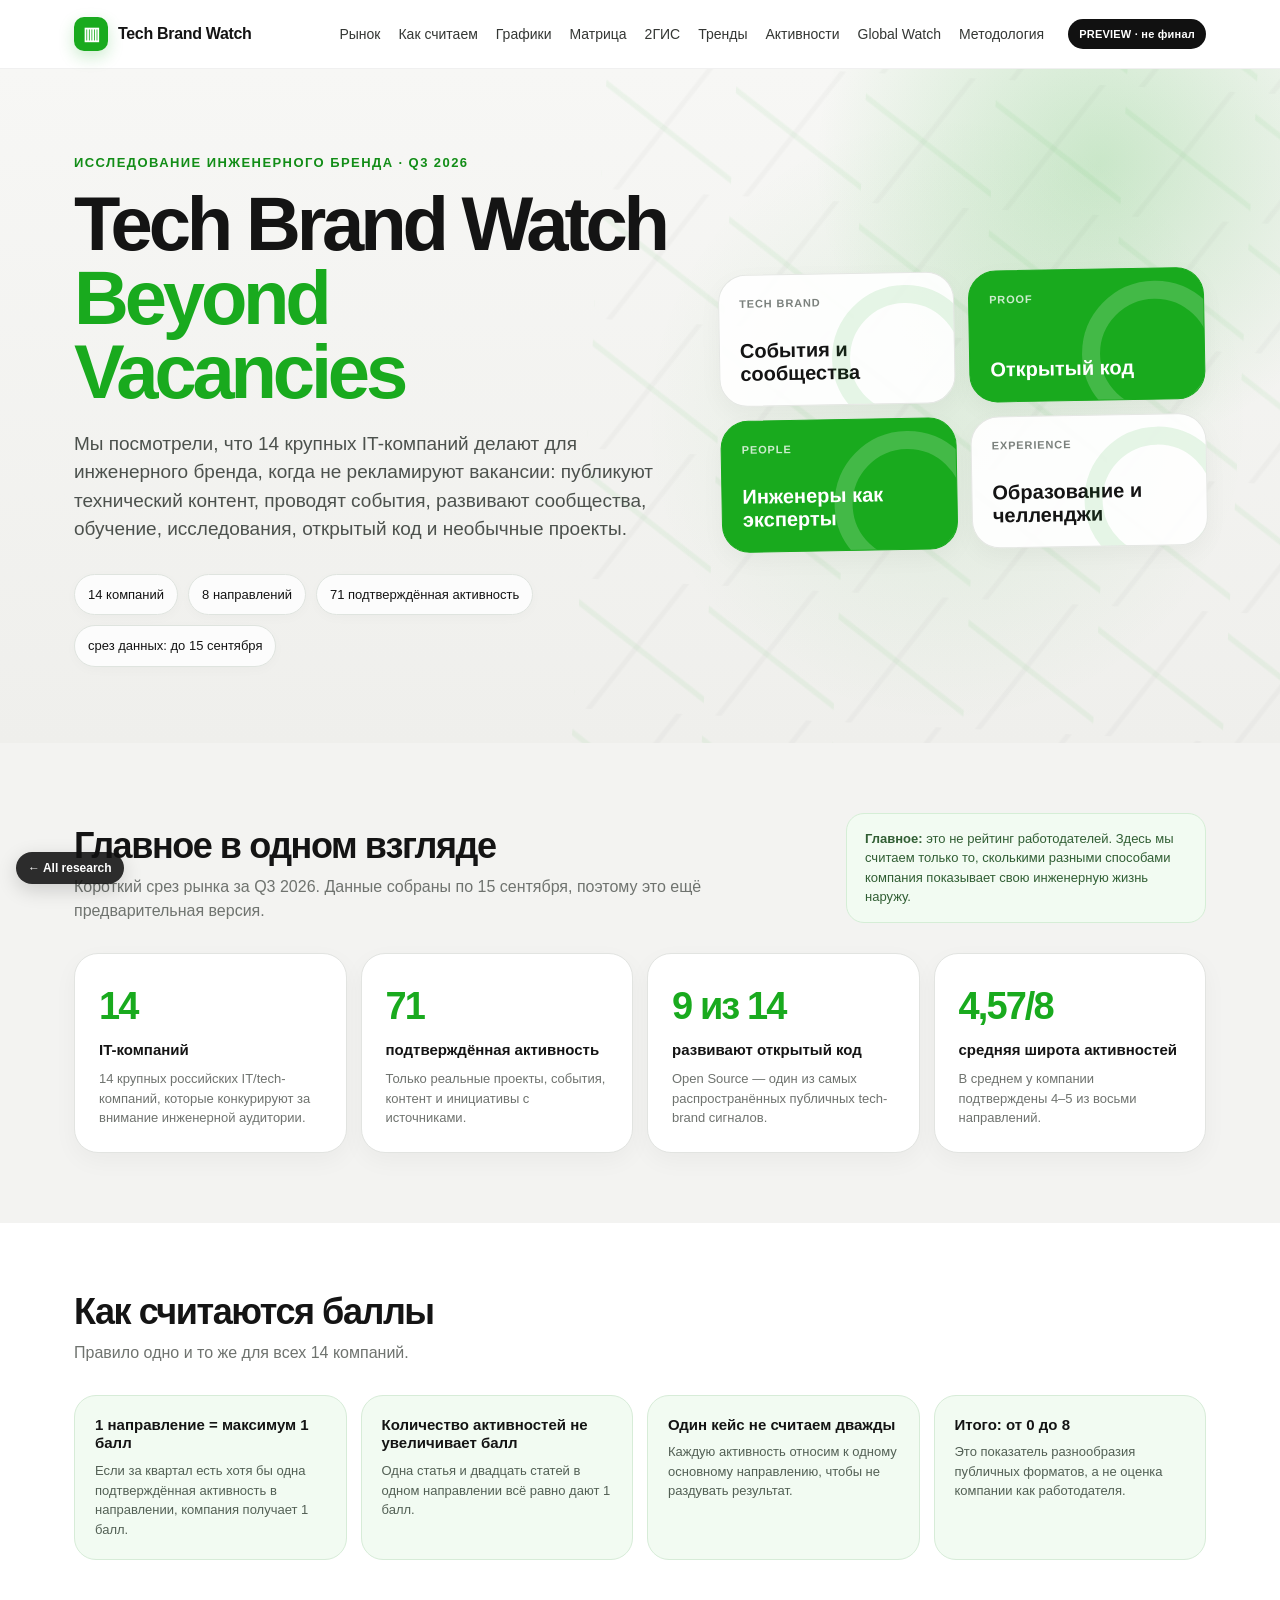
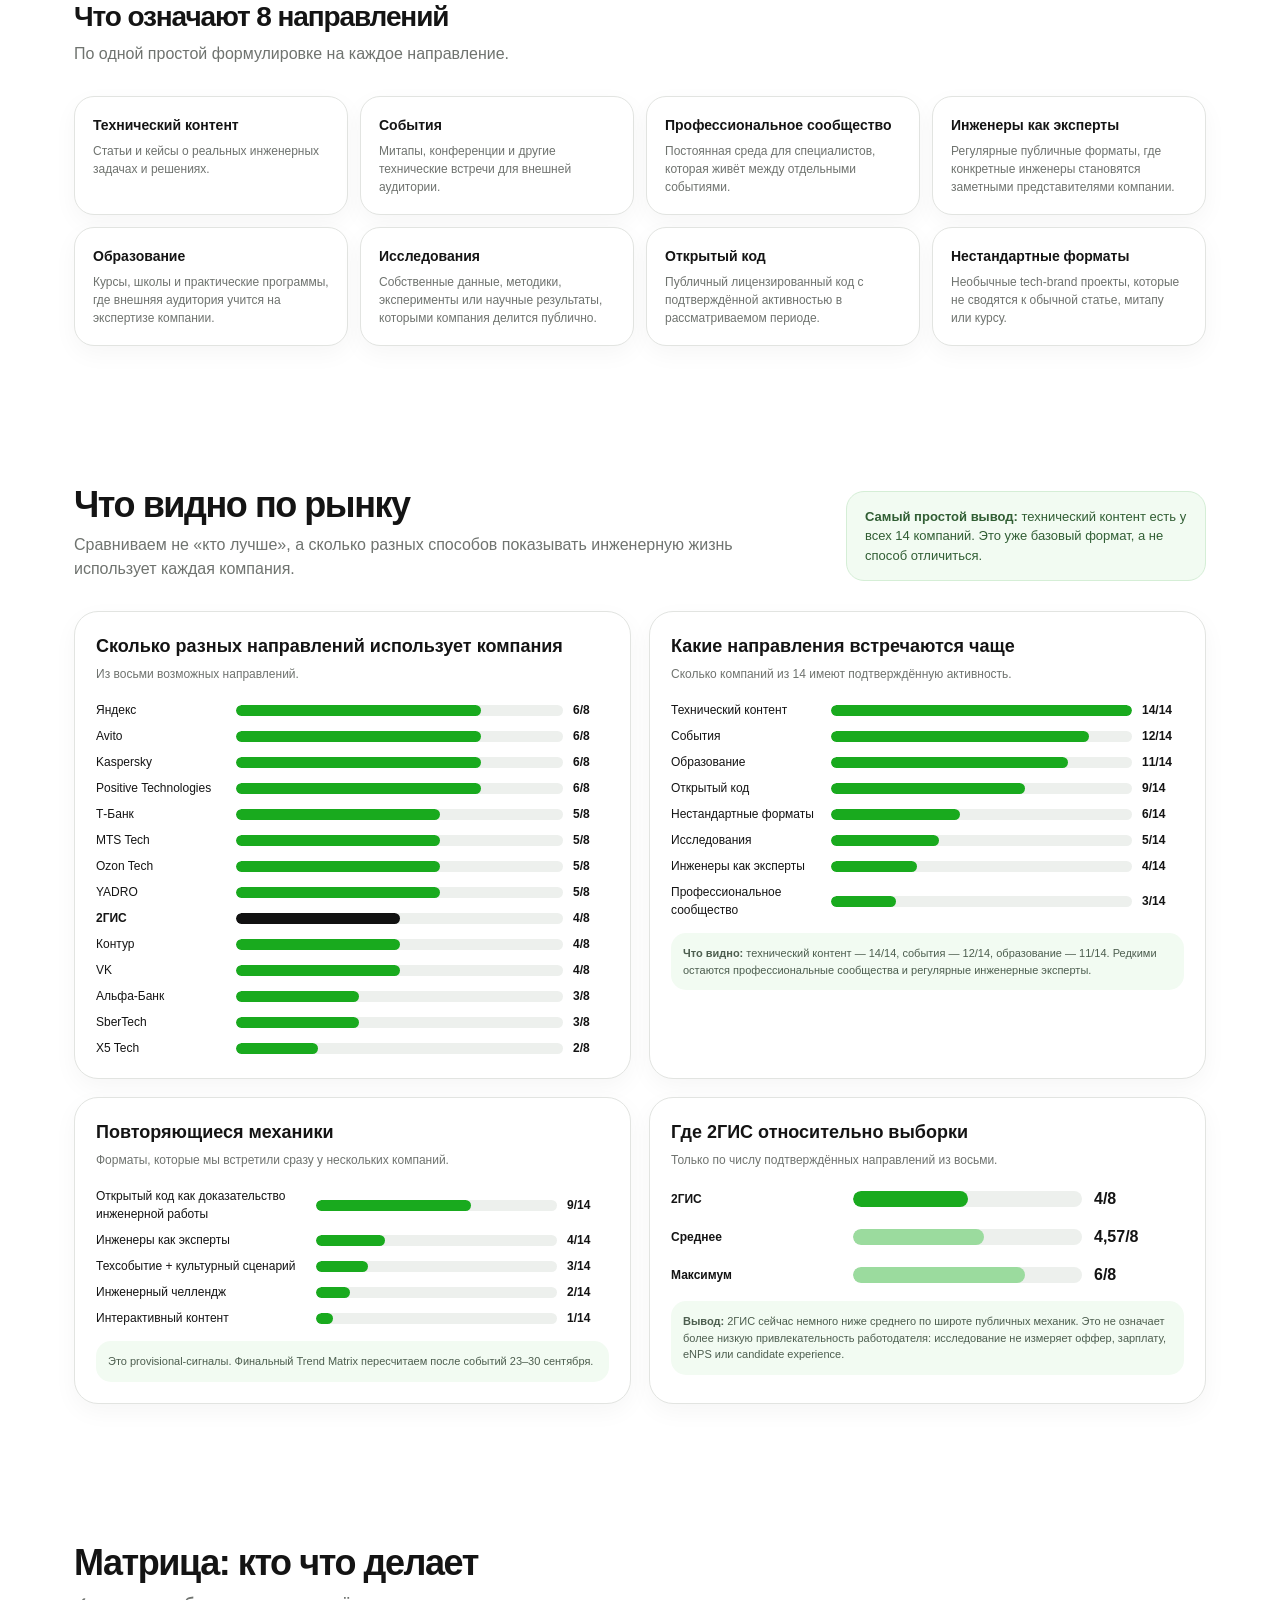
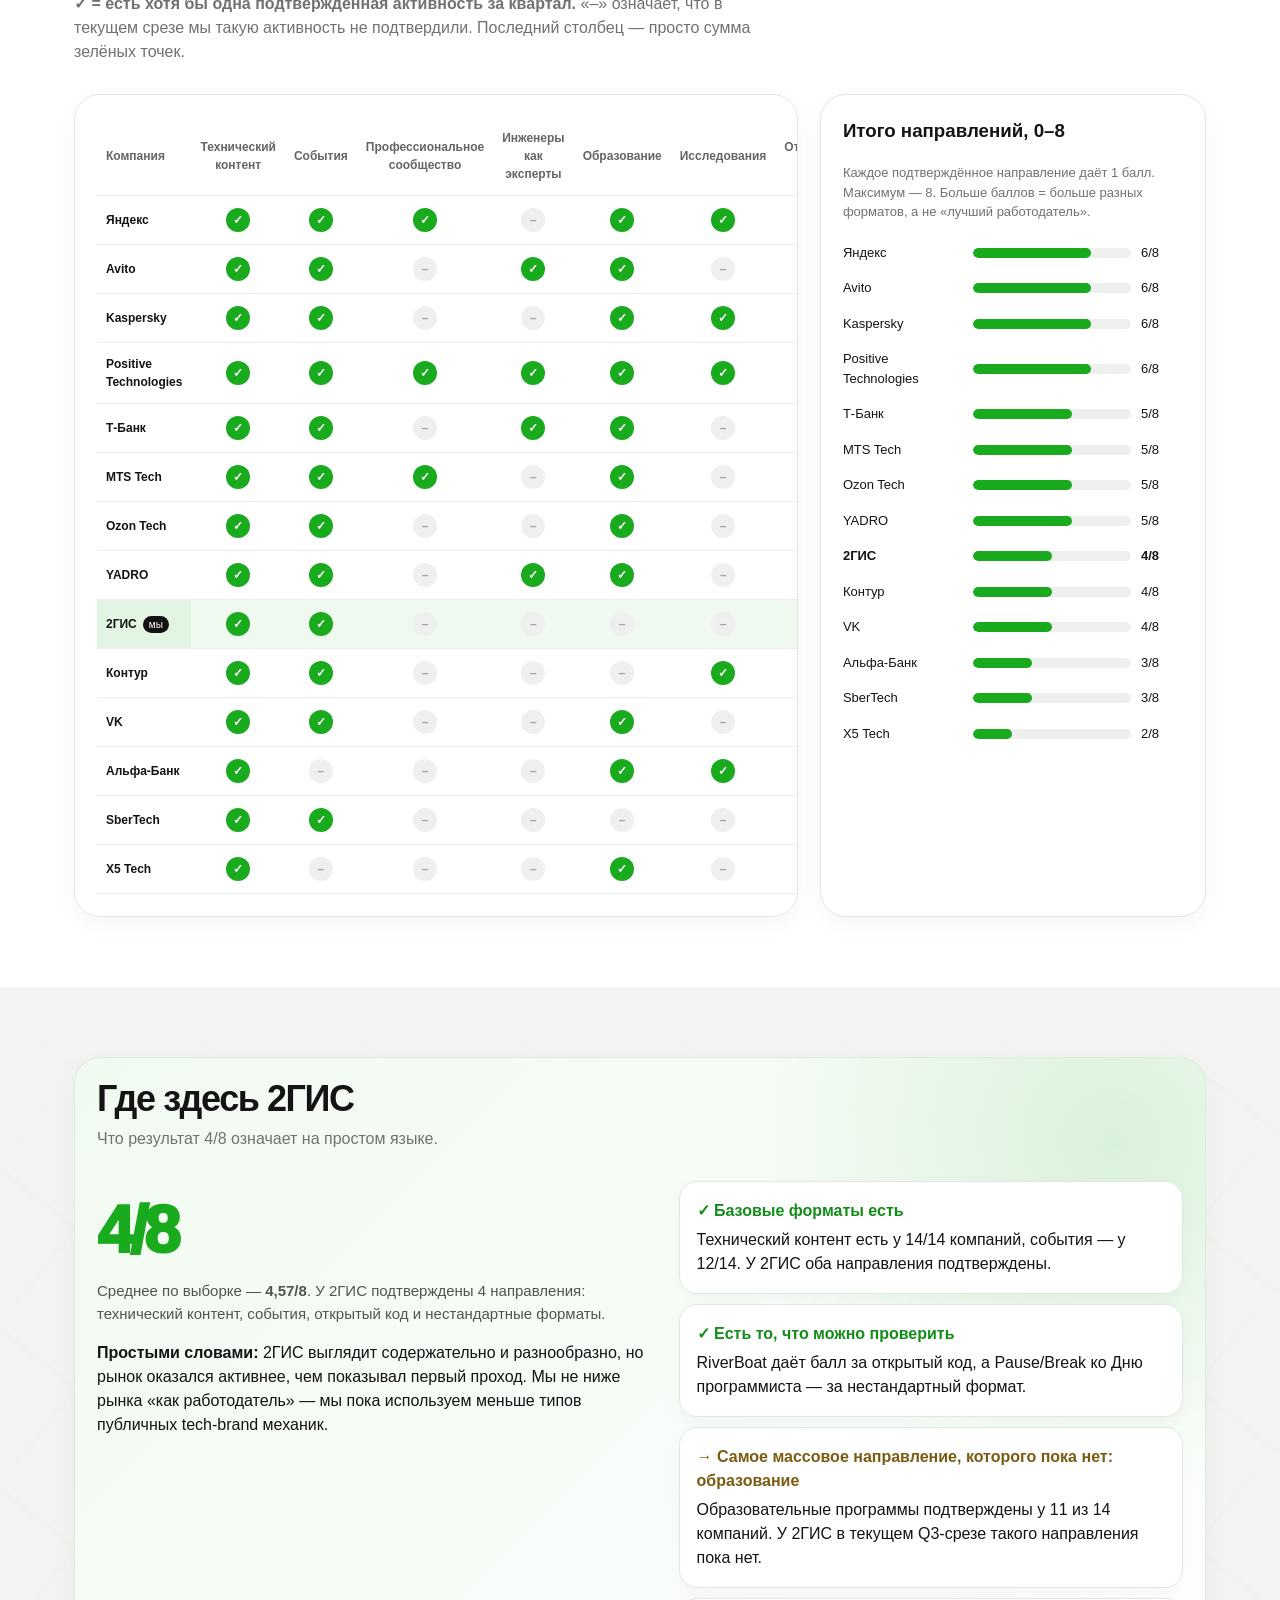
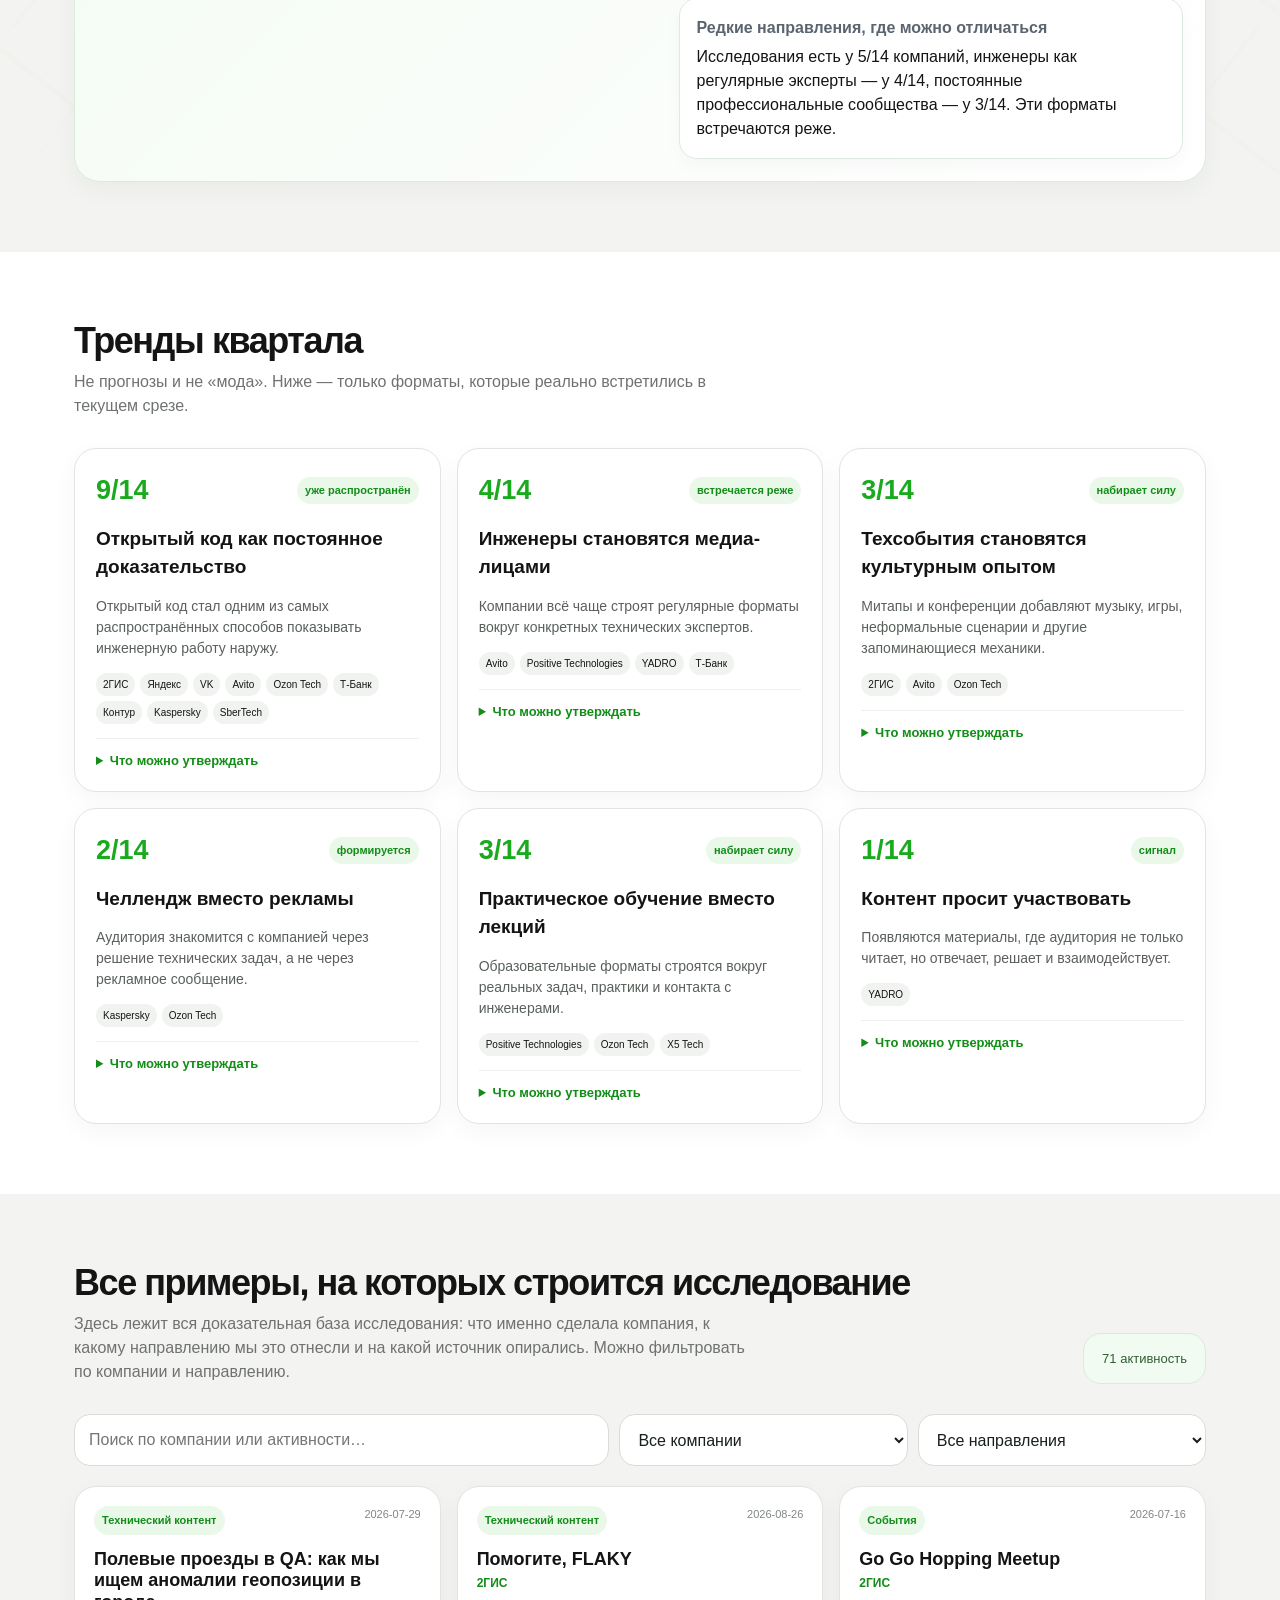
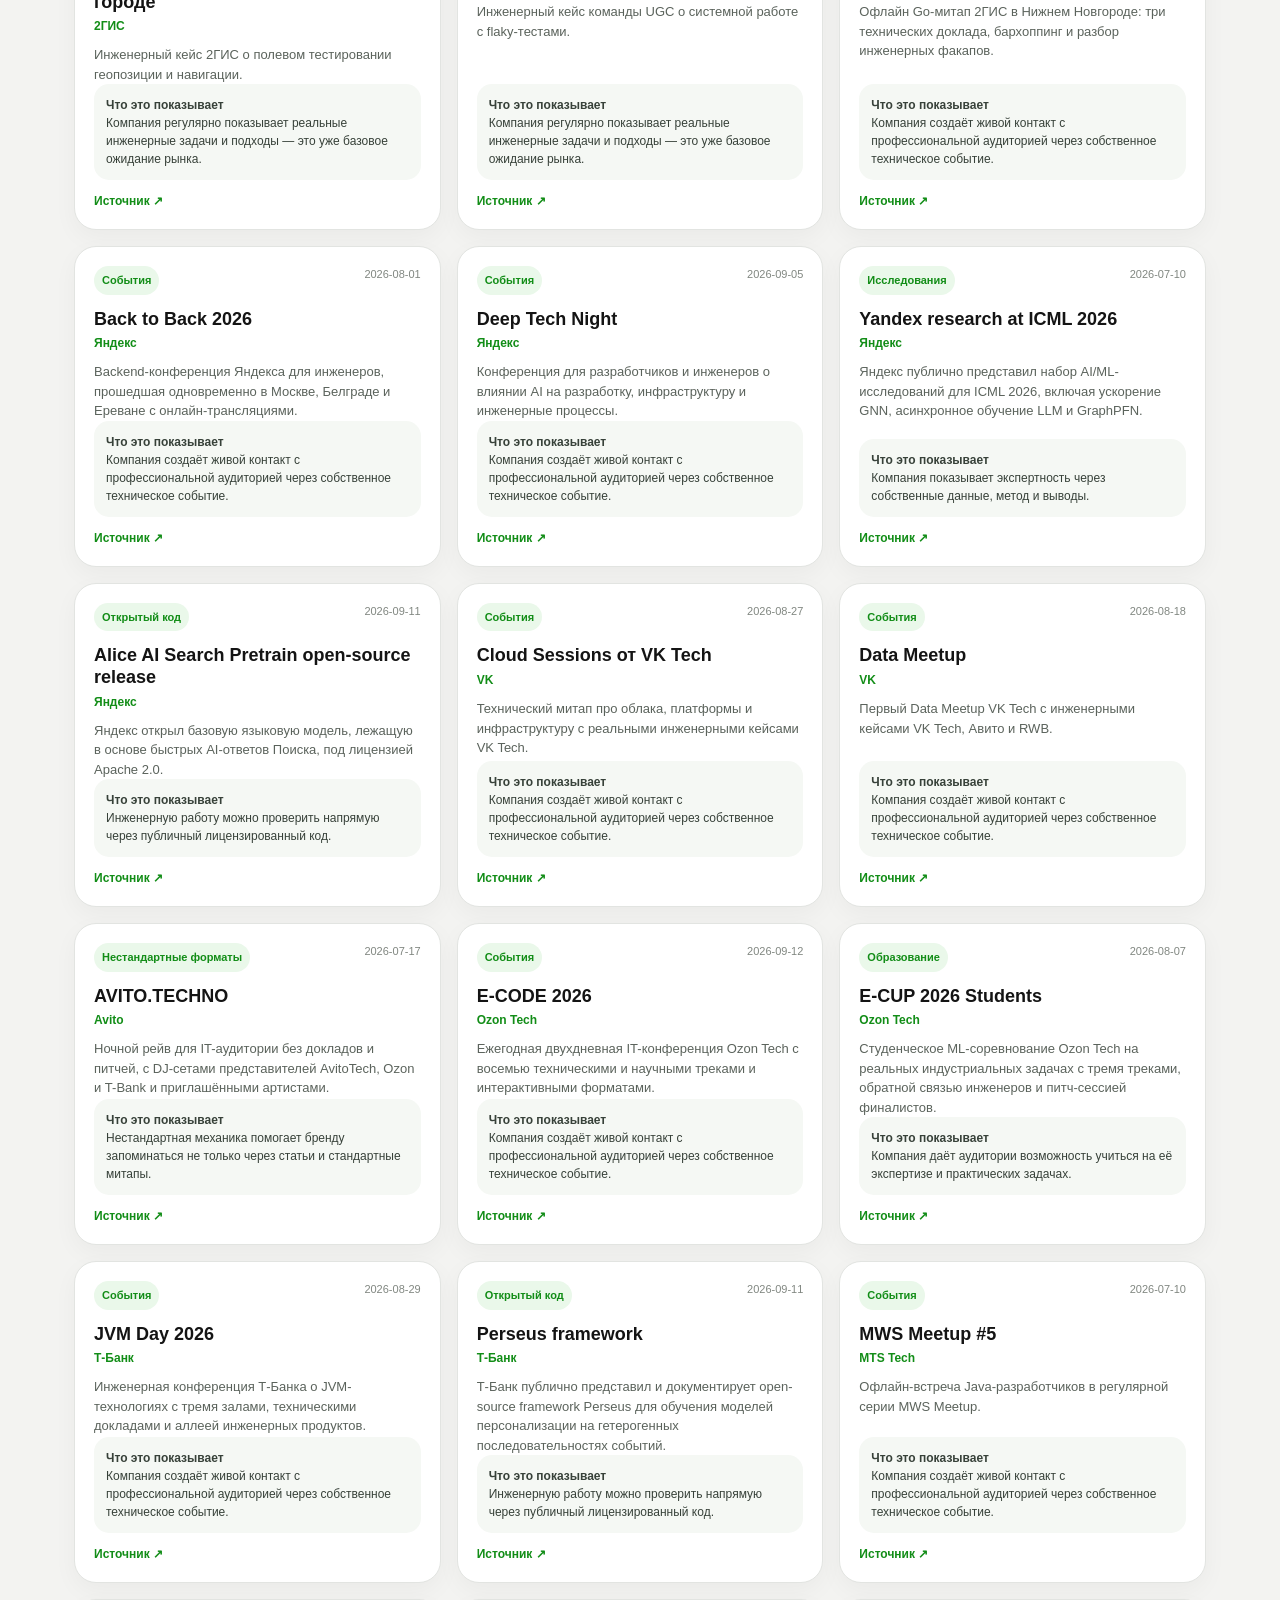
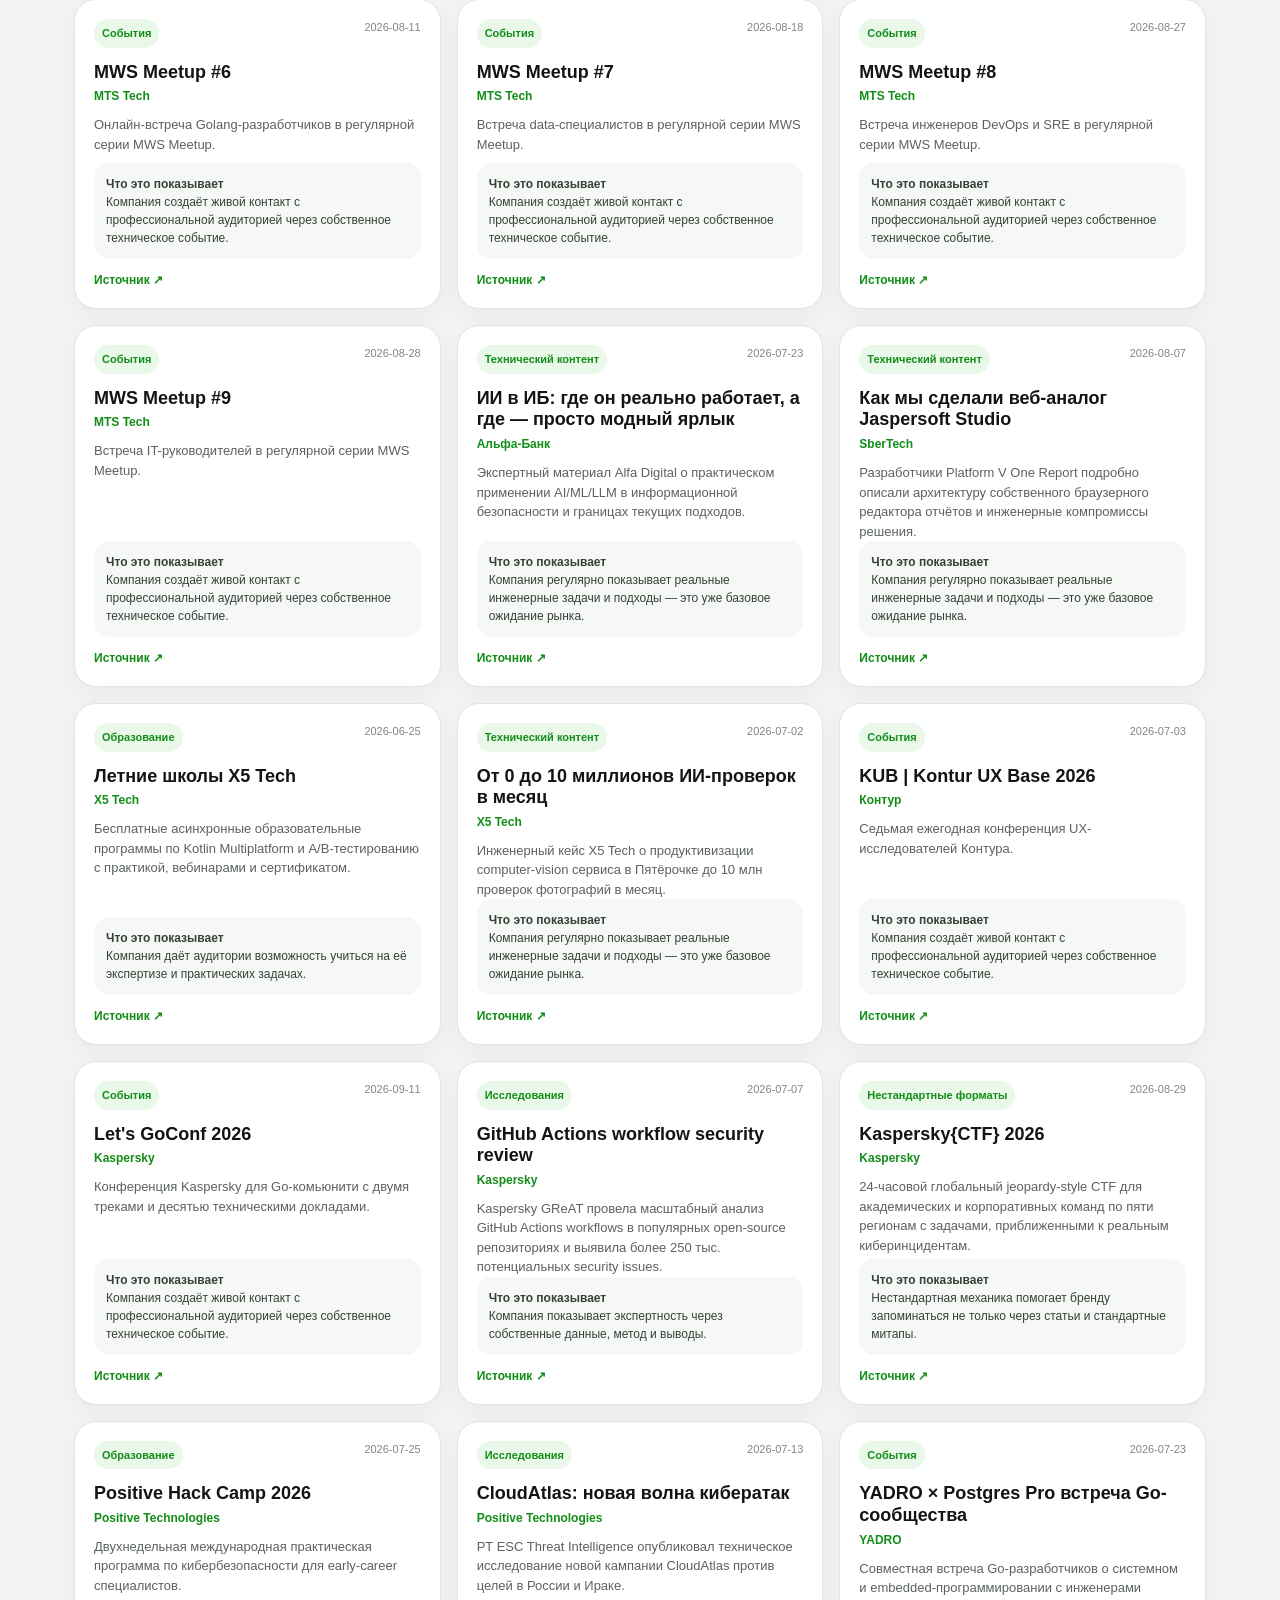
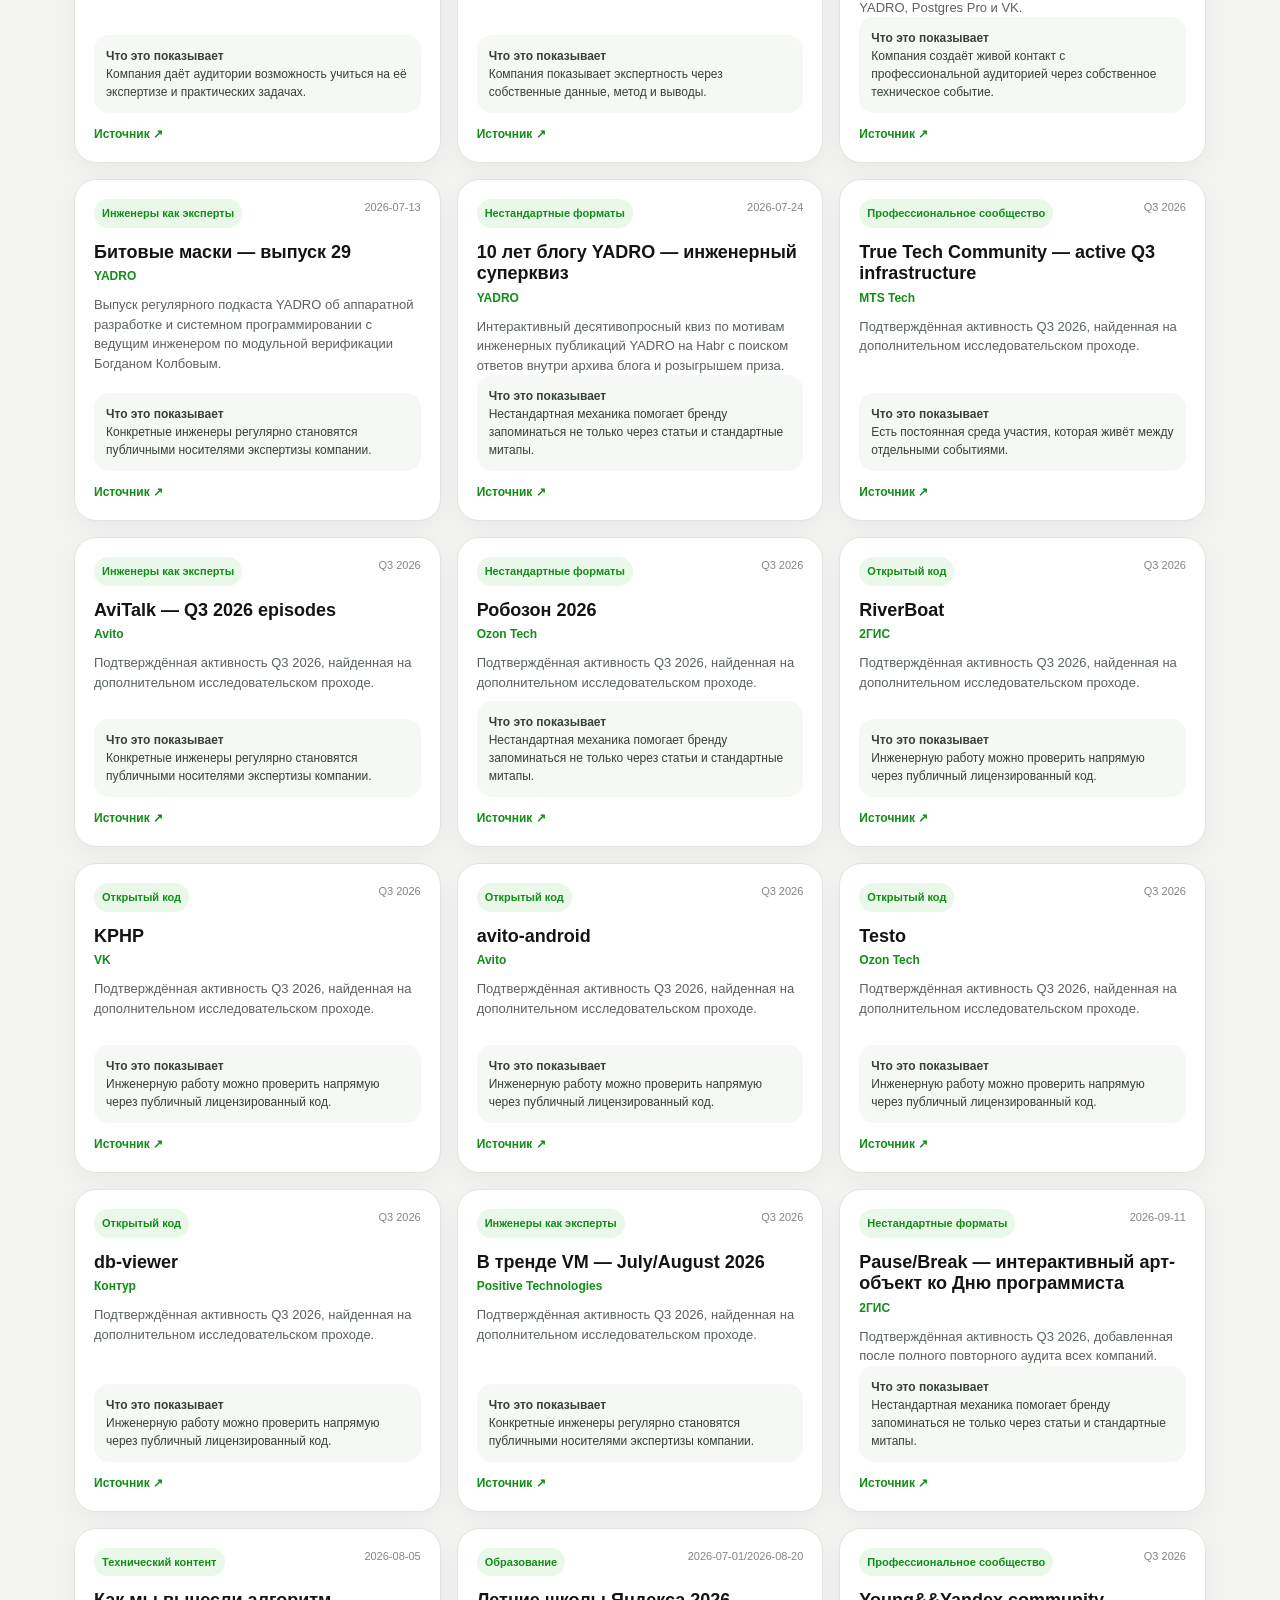
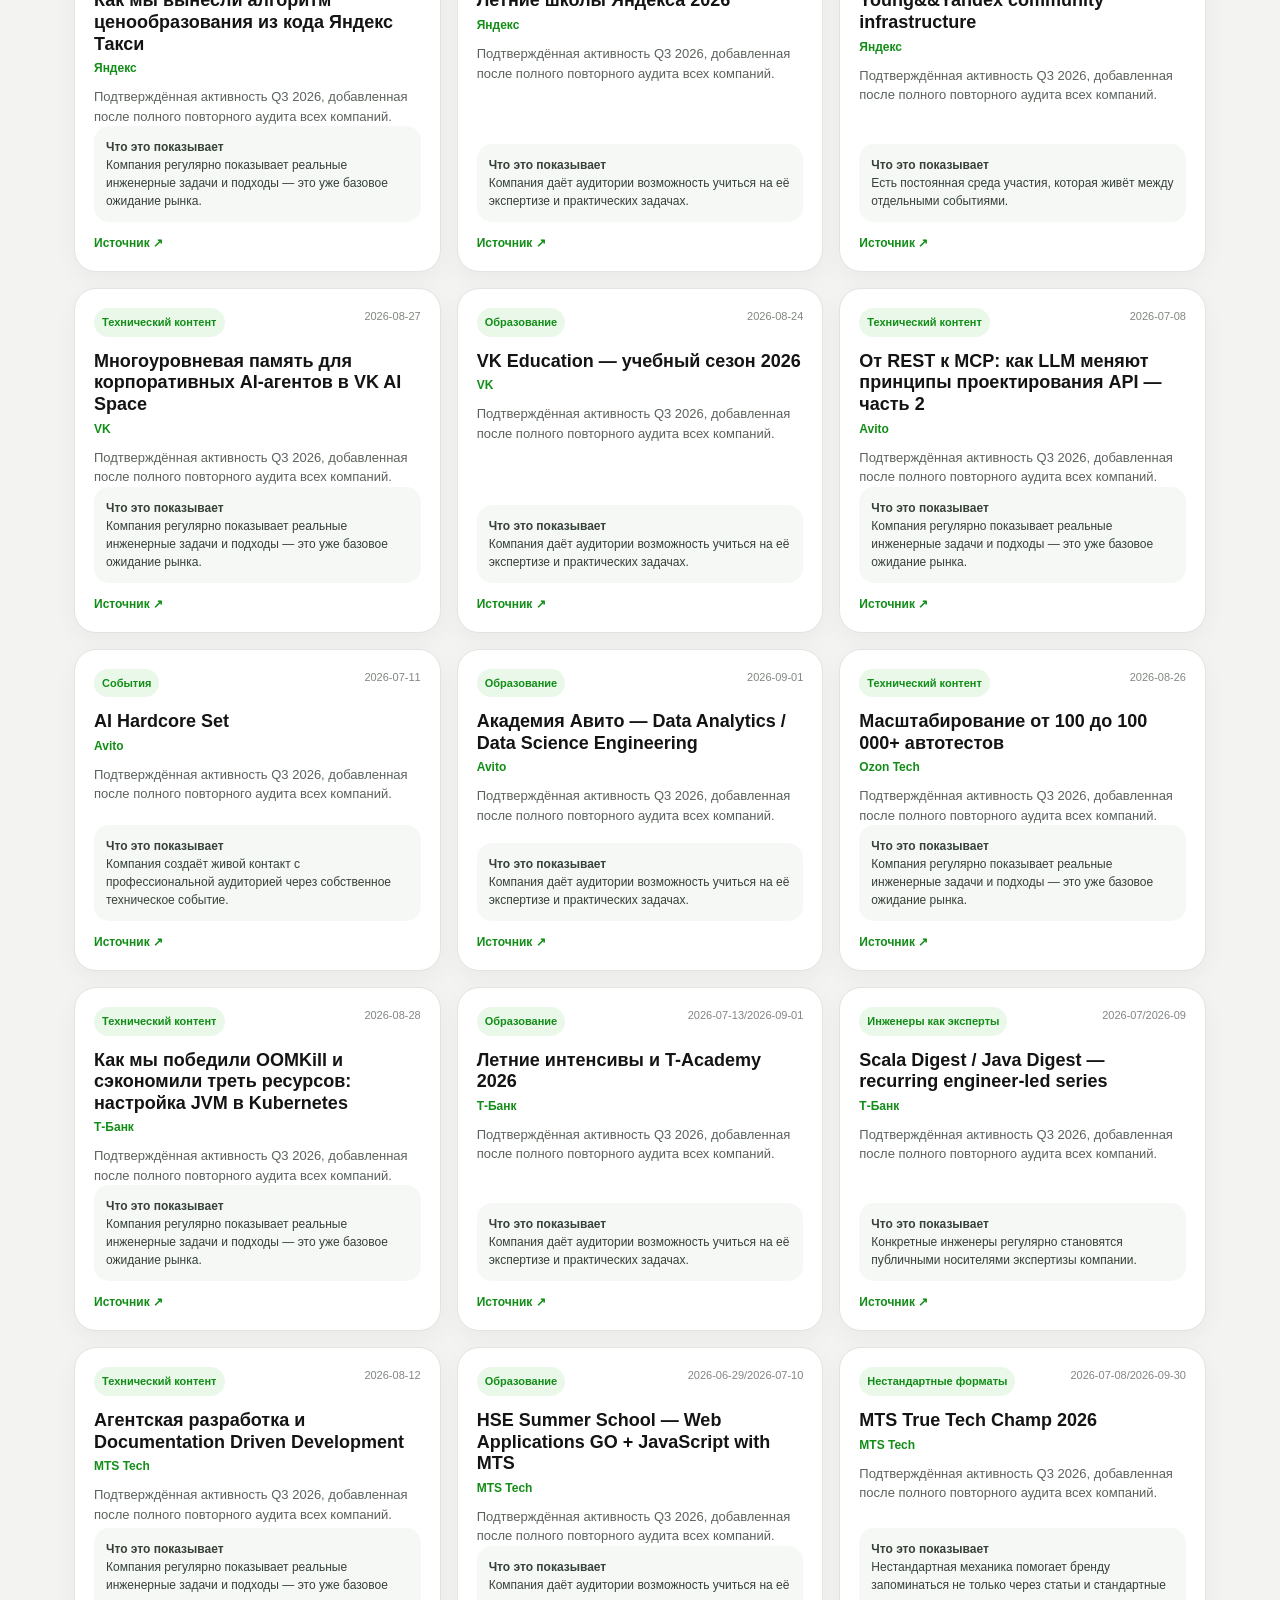
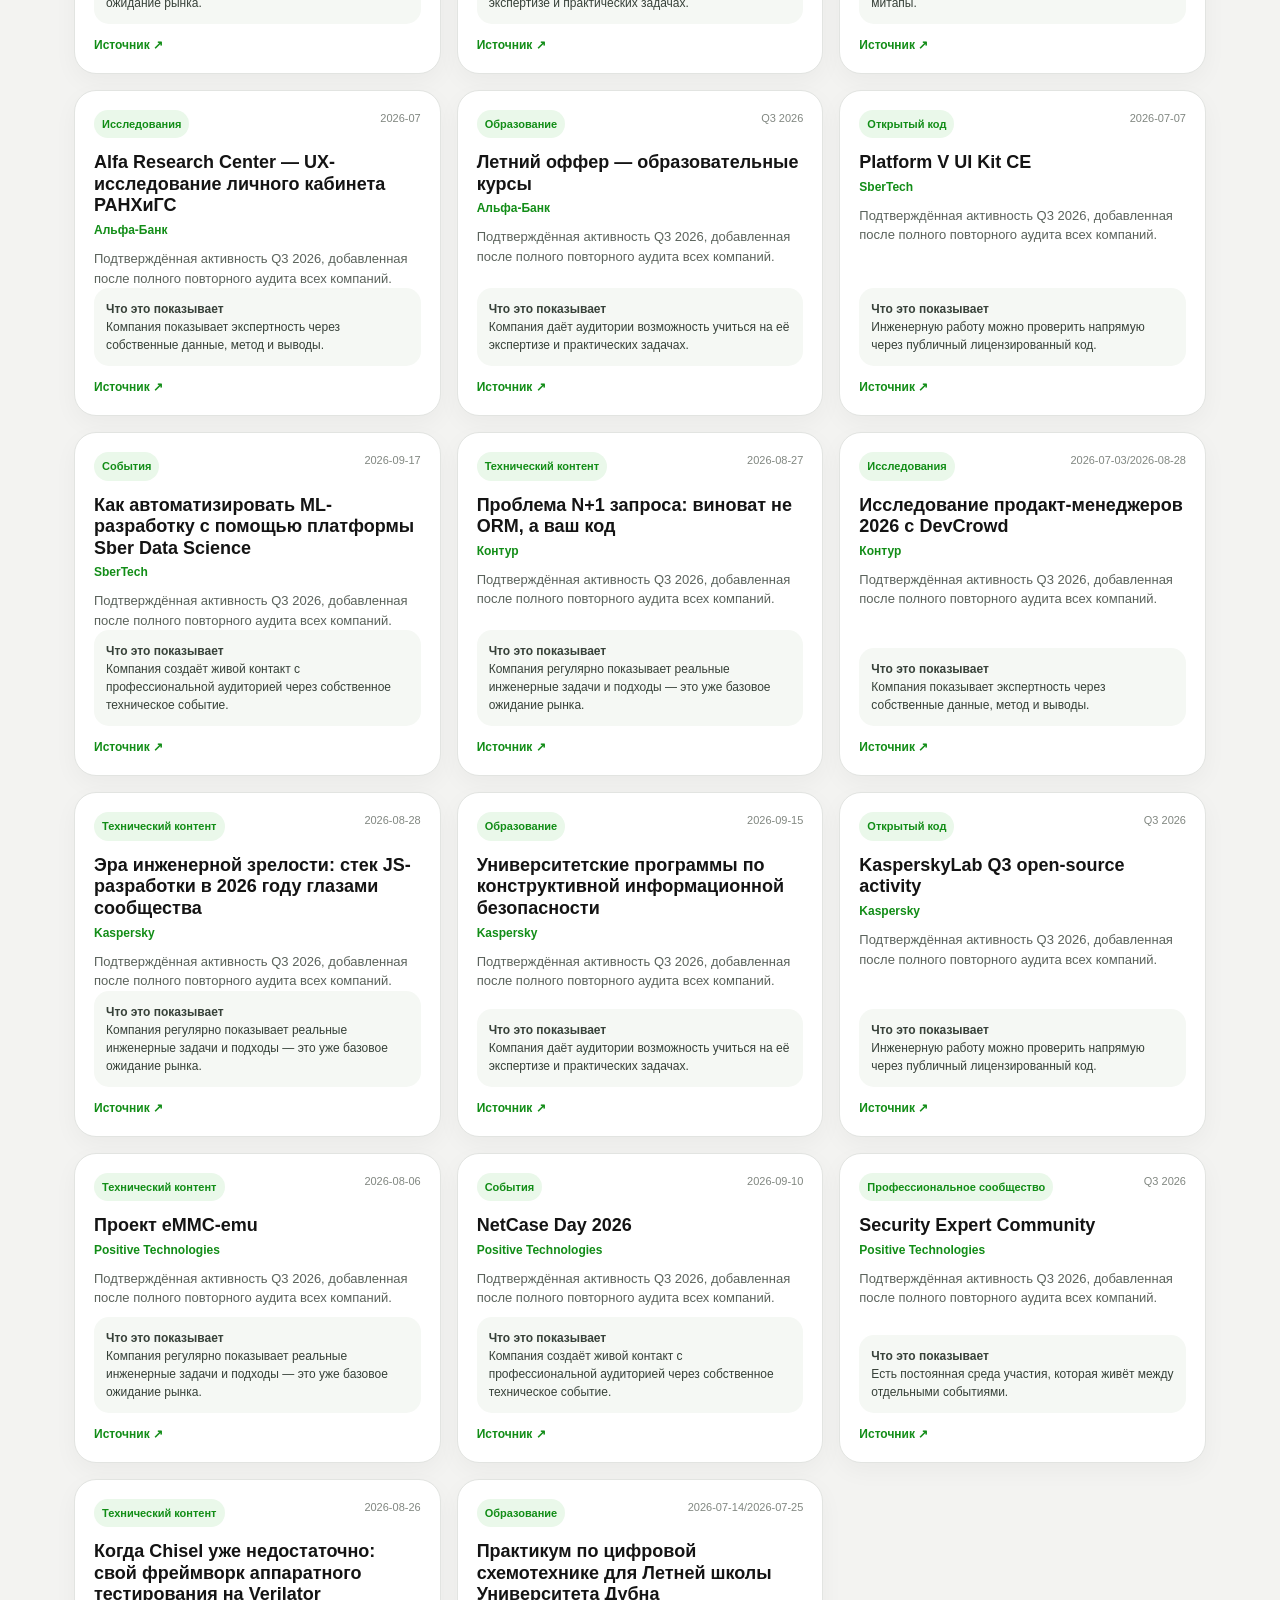
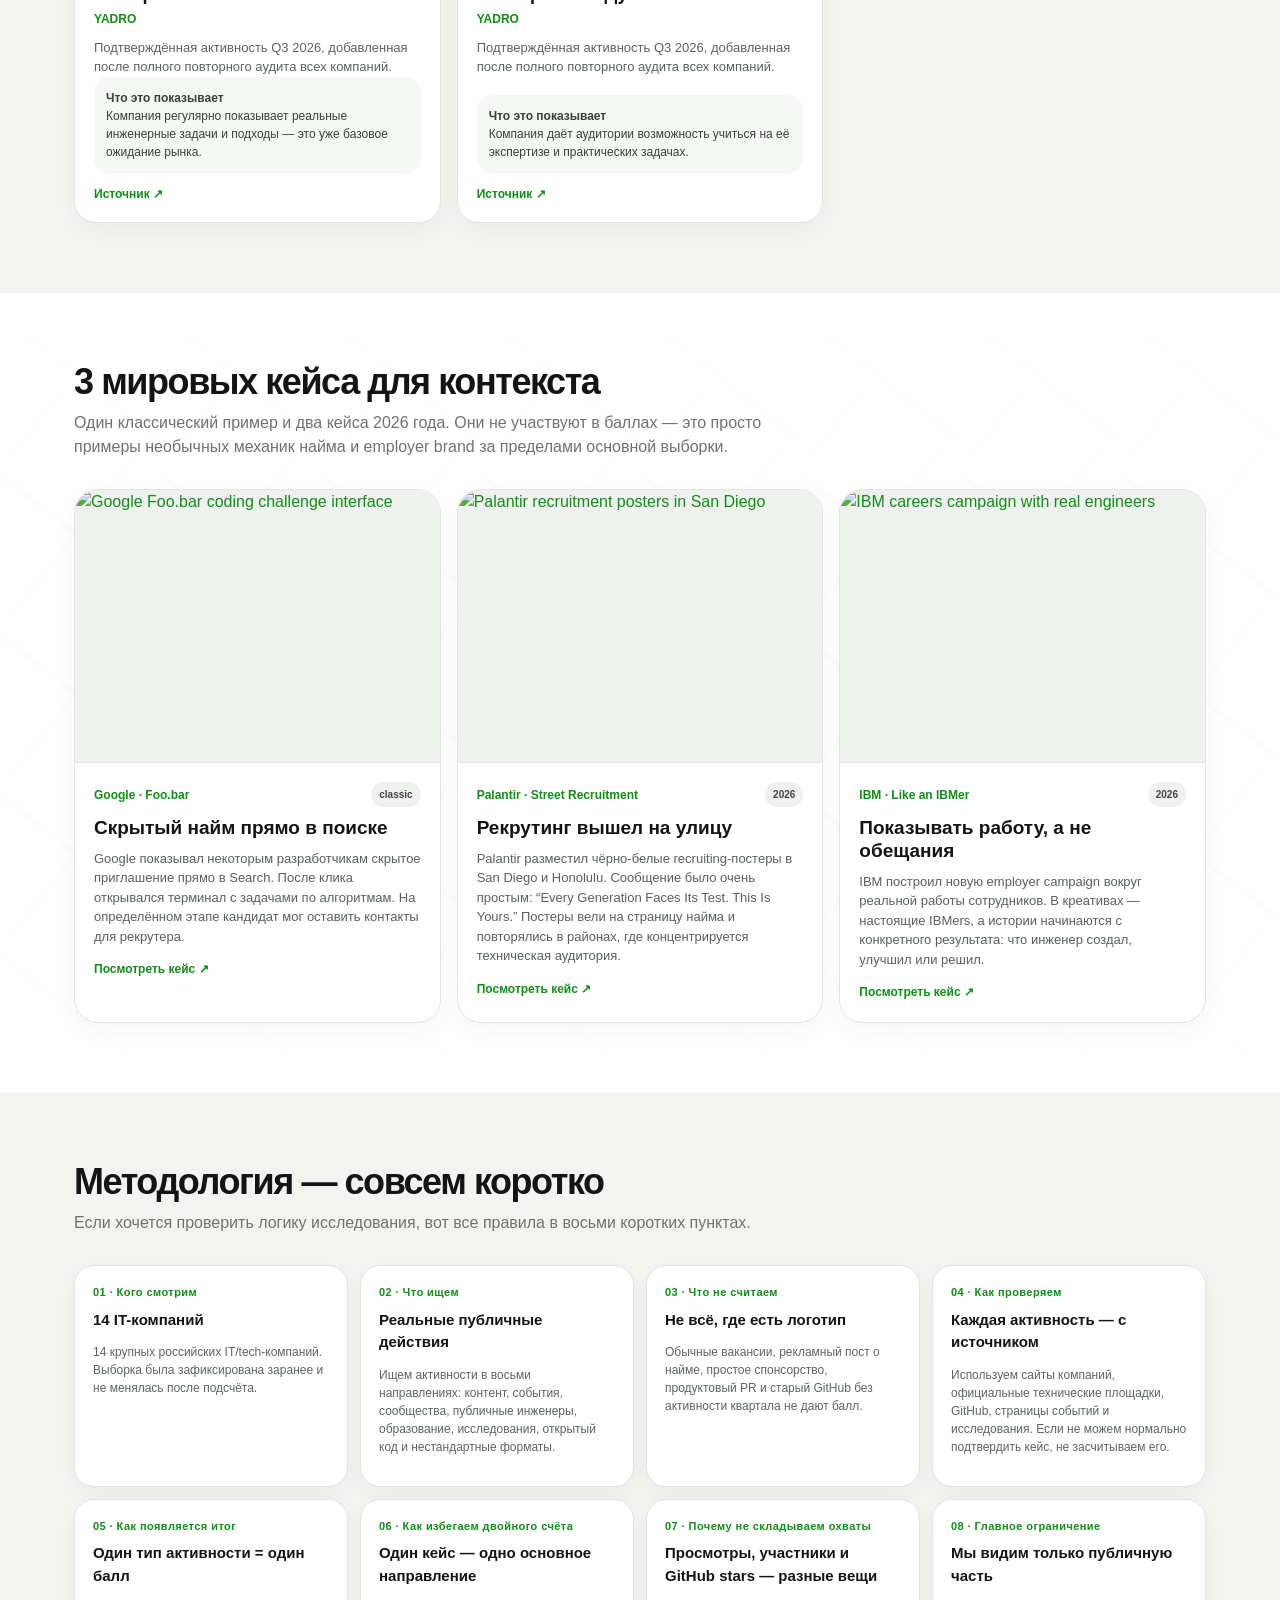
==== commit ef5e7ac7: "Add author and research disclaimer to Tech Brand Watch" ====
--- a/tech-brand-watch/index.html
+++ b/tech-brand-watch/index.html
@@ -289,6 +289,18 @@
   background:#111;color:#aeb3ae;font-size:12px;
   border-top:5px solid var(--green)
 }
+.research-disclaimer{
+  border:1px solid #2c322d;
+  background:#161916;
+  border-radius:20px;
+  padding:20px 22px;
+  margin-bottom:20px;
+  max-width:960px
+}
+.research-disclaimer strong{display:block;color:#fff;font-size:14px;margin-bottom:8px}
+.research-disclaimer p{margin:7px 0;color:#b9c0ba;line-height:1.55}
+.research-disclaimer b{color:#fff}
+.footer-meta{color:#858c86}
 .mobile-bar{display:none}
 
 /* subtle map-style accents on select sections */
@@ -506,7 +518,15 @@
 <div class="method-card"><div class="step">08 · Главное ограничение</div><h3>Мы видим только публичную часть</h3><p>Если мы не нашли активность, это не значит, что компания её не делает внутри. Текущий срез включает данные, найденные по 15 сентября; после конца Q3 он будет перепроверен.</p></div>
 </div></div></section>
 
-<footer class="footer"><div class="wrap">Tech Brand Watch / Q3 2026 · Beyond Vacancies · Предварительный срез по 15 сентября · Только публично проверяемые источники.</div></footer>
+<footer class="footer"><div class="wrap">
+  <div class="research-disclaimer">
+    <strong>Об исследовании</strong>
+    <p><b>Tech Brand Watch</b> — личное независимое исследование Олеси Боциевой. Оно не является официальным исследованием 2ГИС, рейтингом работодателей или оценкой качества компаний как места работы.</p>
+    <p>Материал основан на публично доступных источниках и отражает только те внешние активности, которые удалось найти и подтвердить на момент сбора данных. Отсутствие активности в исследовании не означает, что компания её не ведёт. Данные, ссылки и выводы могут уточняться по мере появления новой информации.</p>
+    <p>Исследование не оценивает зарплаты, условия труда, внутреннюю культуру, eNPS, candidate experience, качество менеджмента или эффективность найма. Баллы показывают только разнообразие подтверждённых публичных tech-brand форматов в рамках выбранной методологии.</p>
+  </div>
+  <div class="footer-meta">Tech Brand Watch / Q3 2026 · Beyond Vacancies · Автор: Олеся Боциева · Предварительный срез по 15 сентября · Публично проверяемые источники.</div>
+</div></footer>
 <nav class="mobile-bar"><a href="#snapshot"><b>▥</b>Рынок</a><a href="#matrix"><b>◫</b>Матрица</a><a href="#lens"><b>2G</b>2ГИС</a><a href="#trends"><b>↗</b>Тренды</a><a href="#activities"><b>☷</b>Кейсы</a></nav>
 <script>
 const cards=[...document.querySelectorAll('.activity-card')];
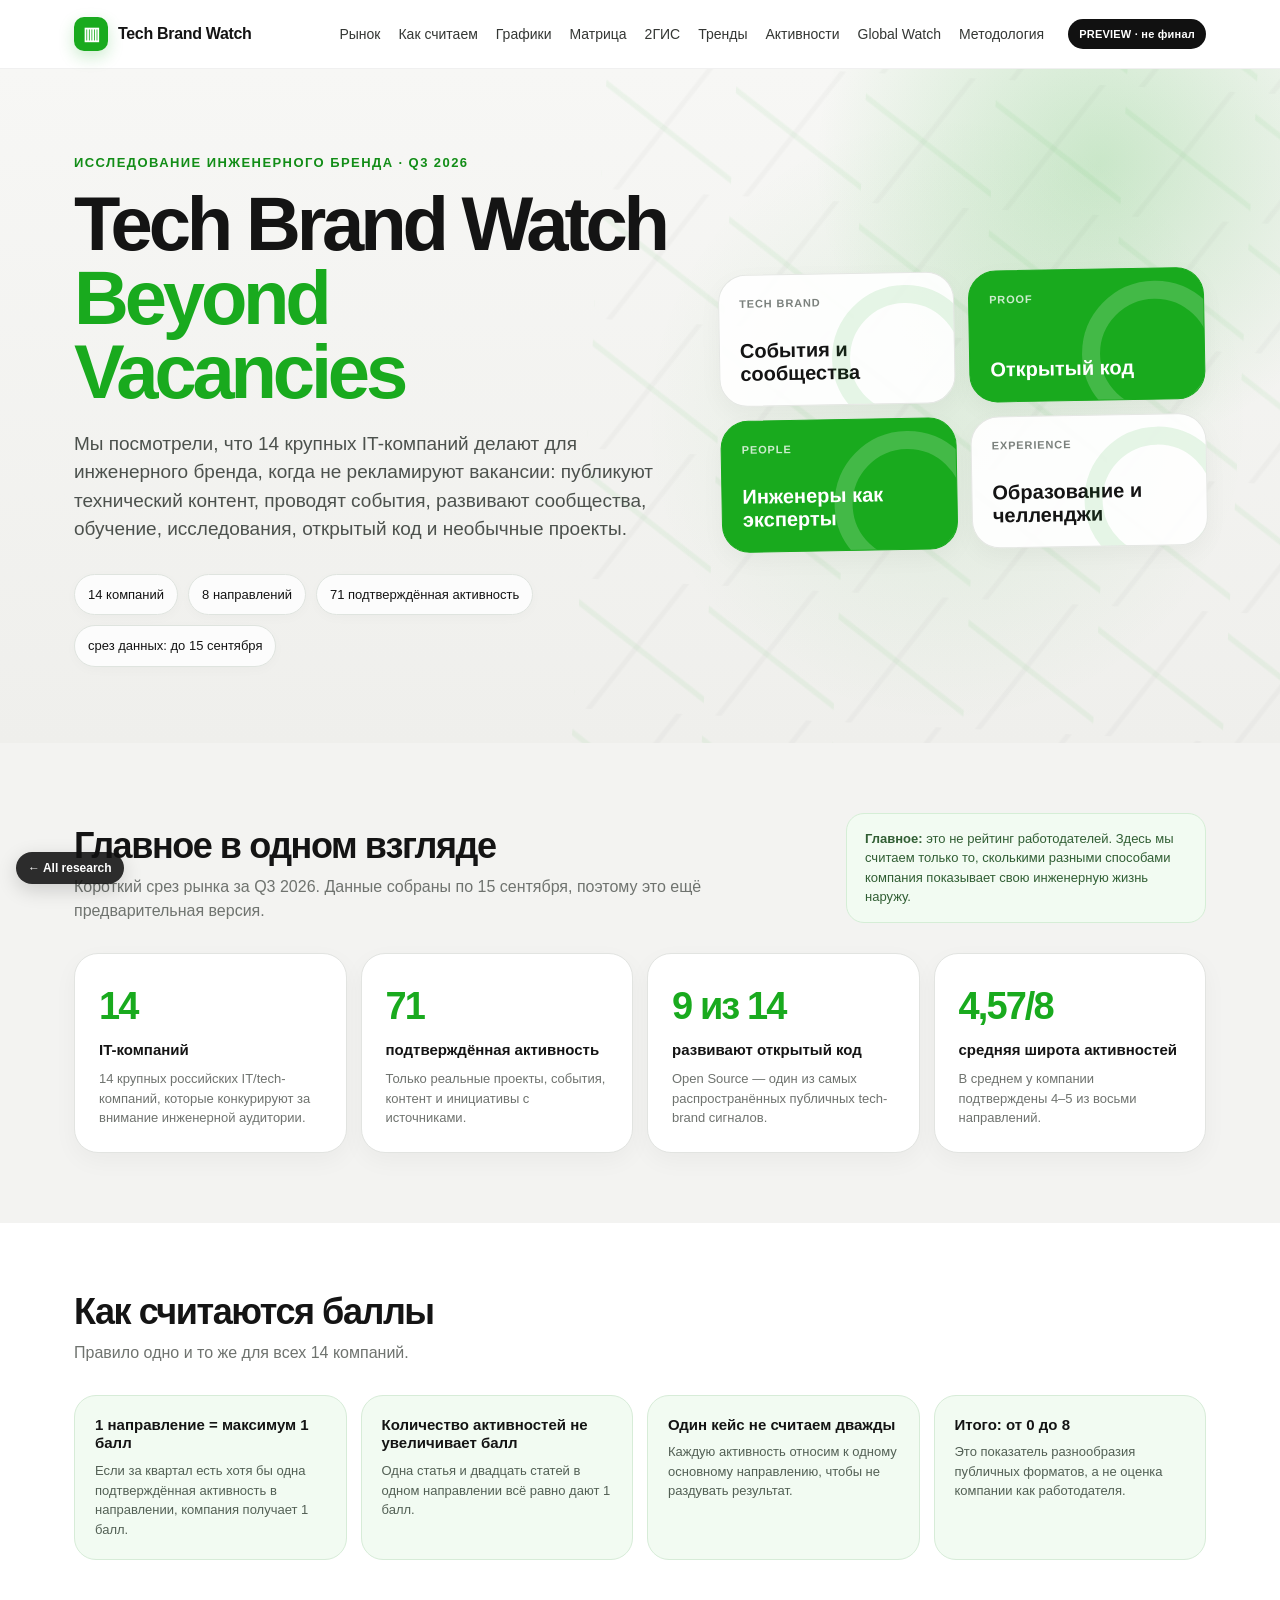
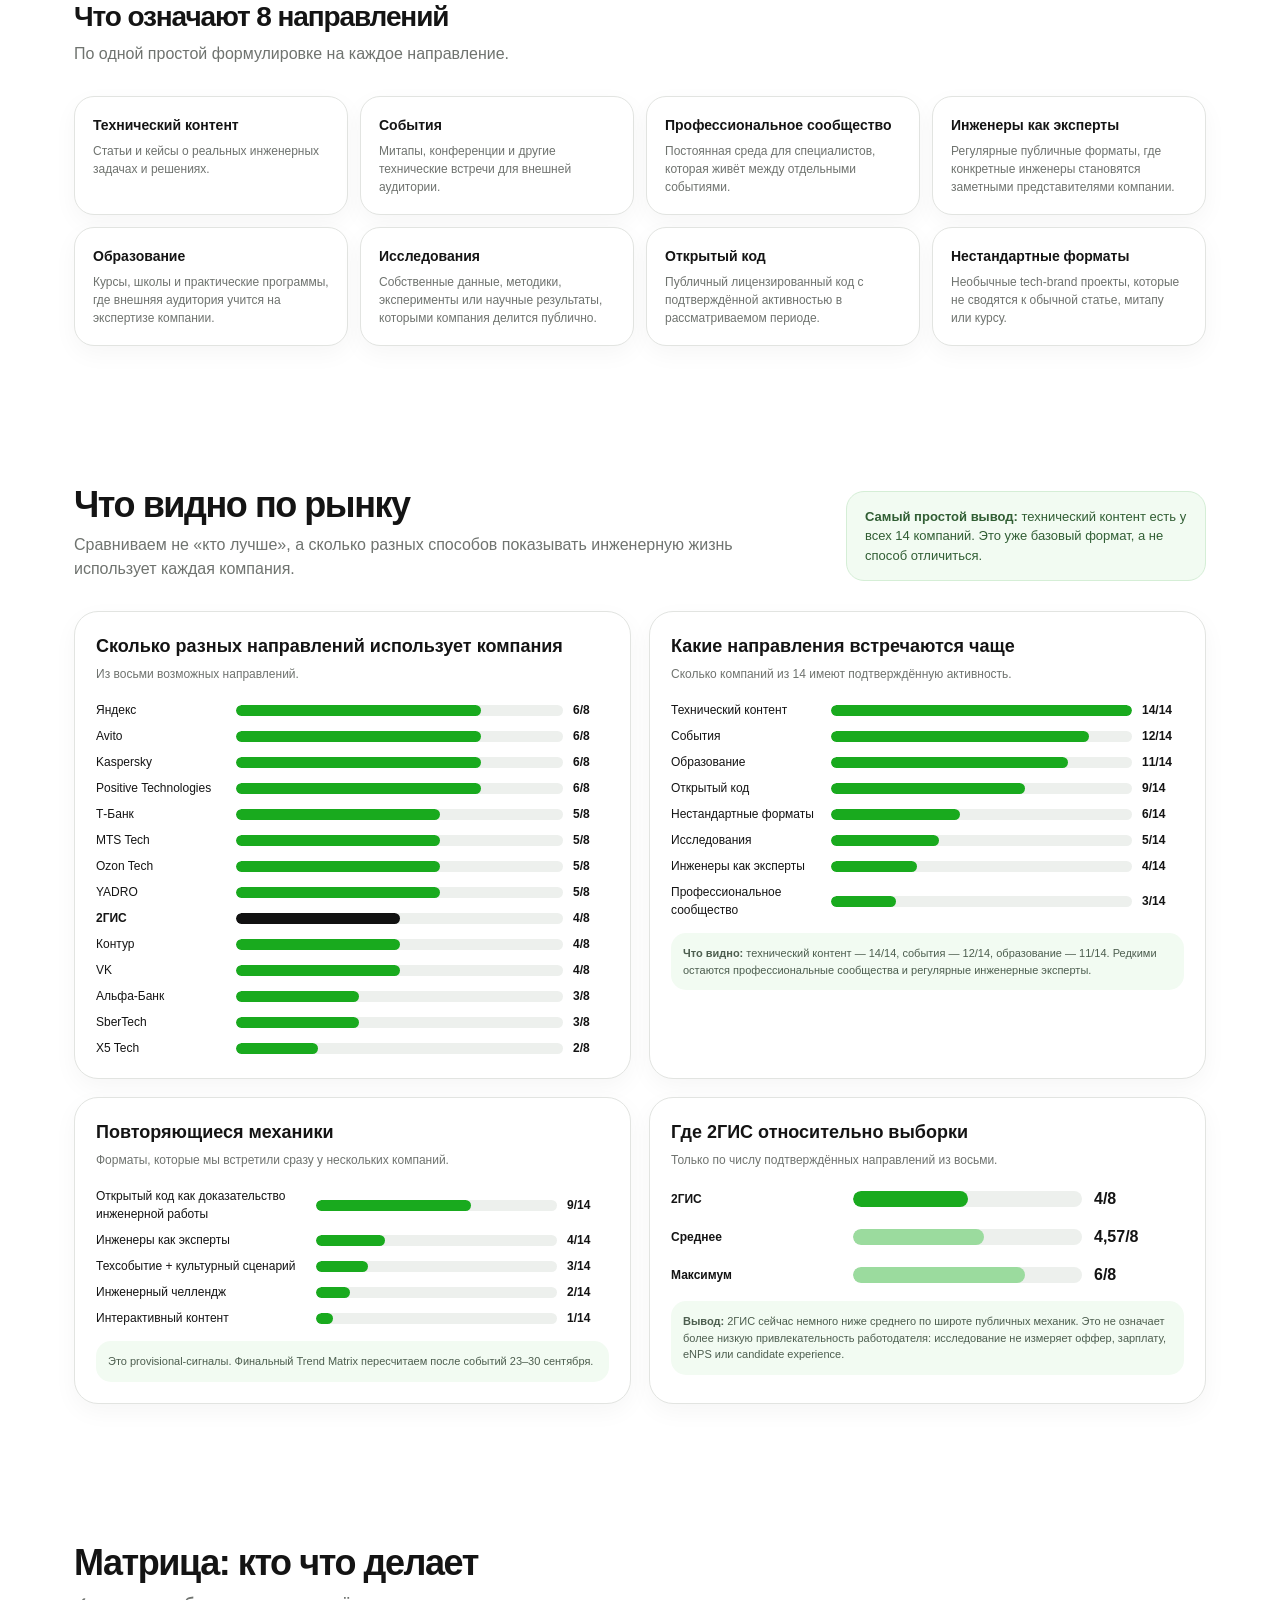
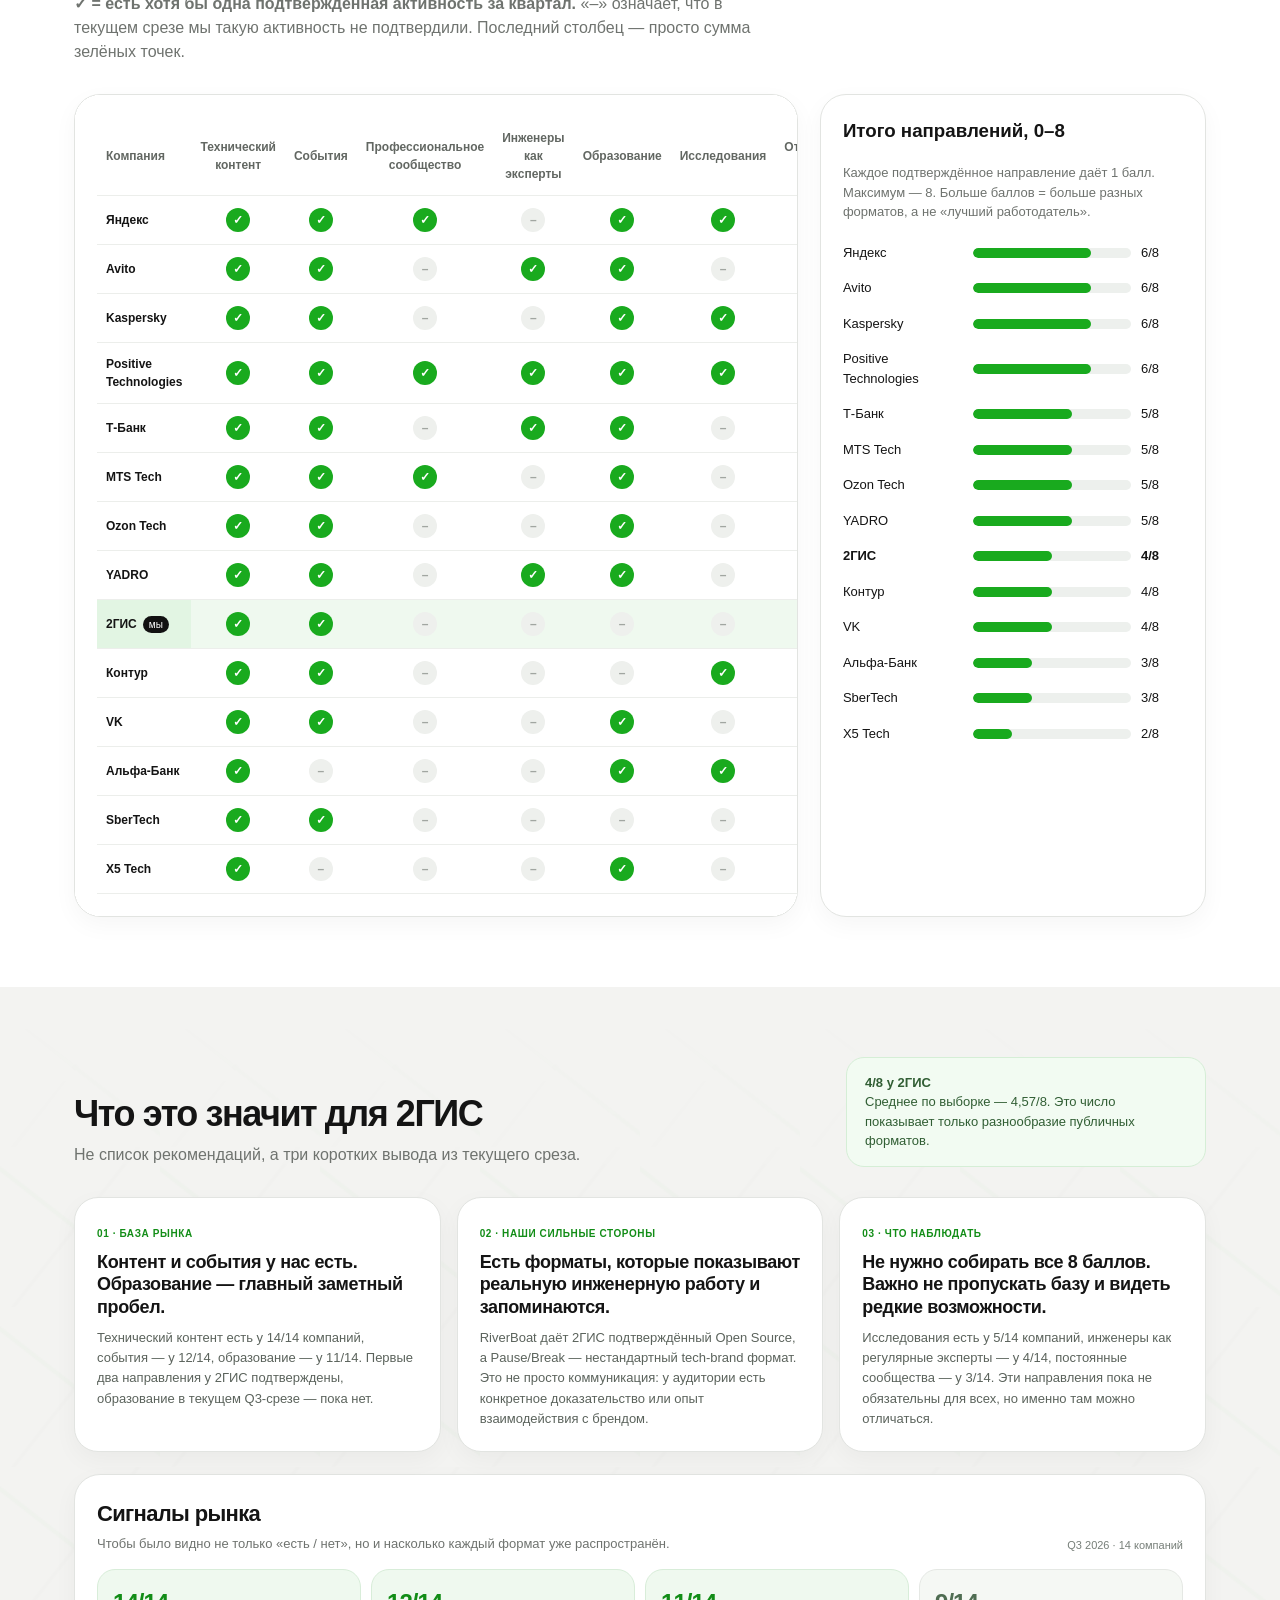
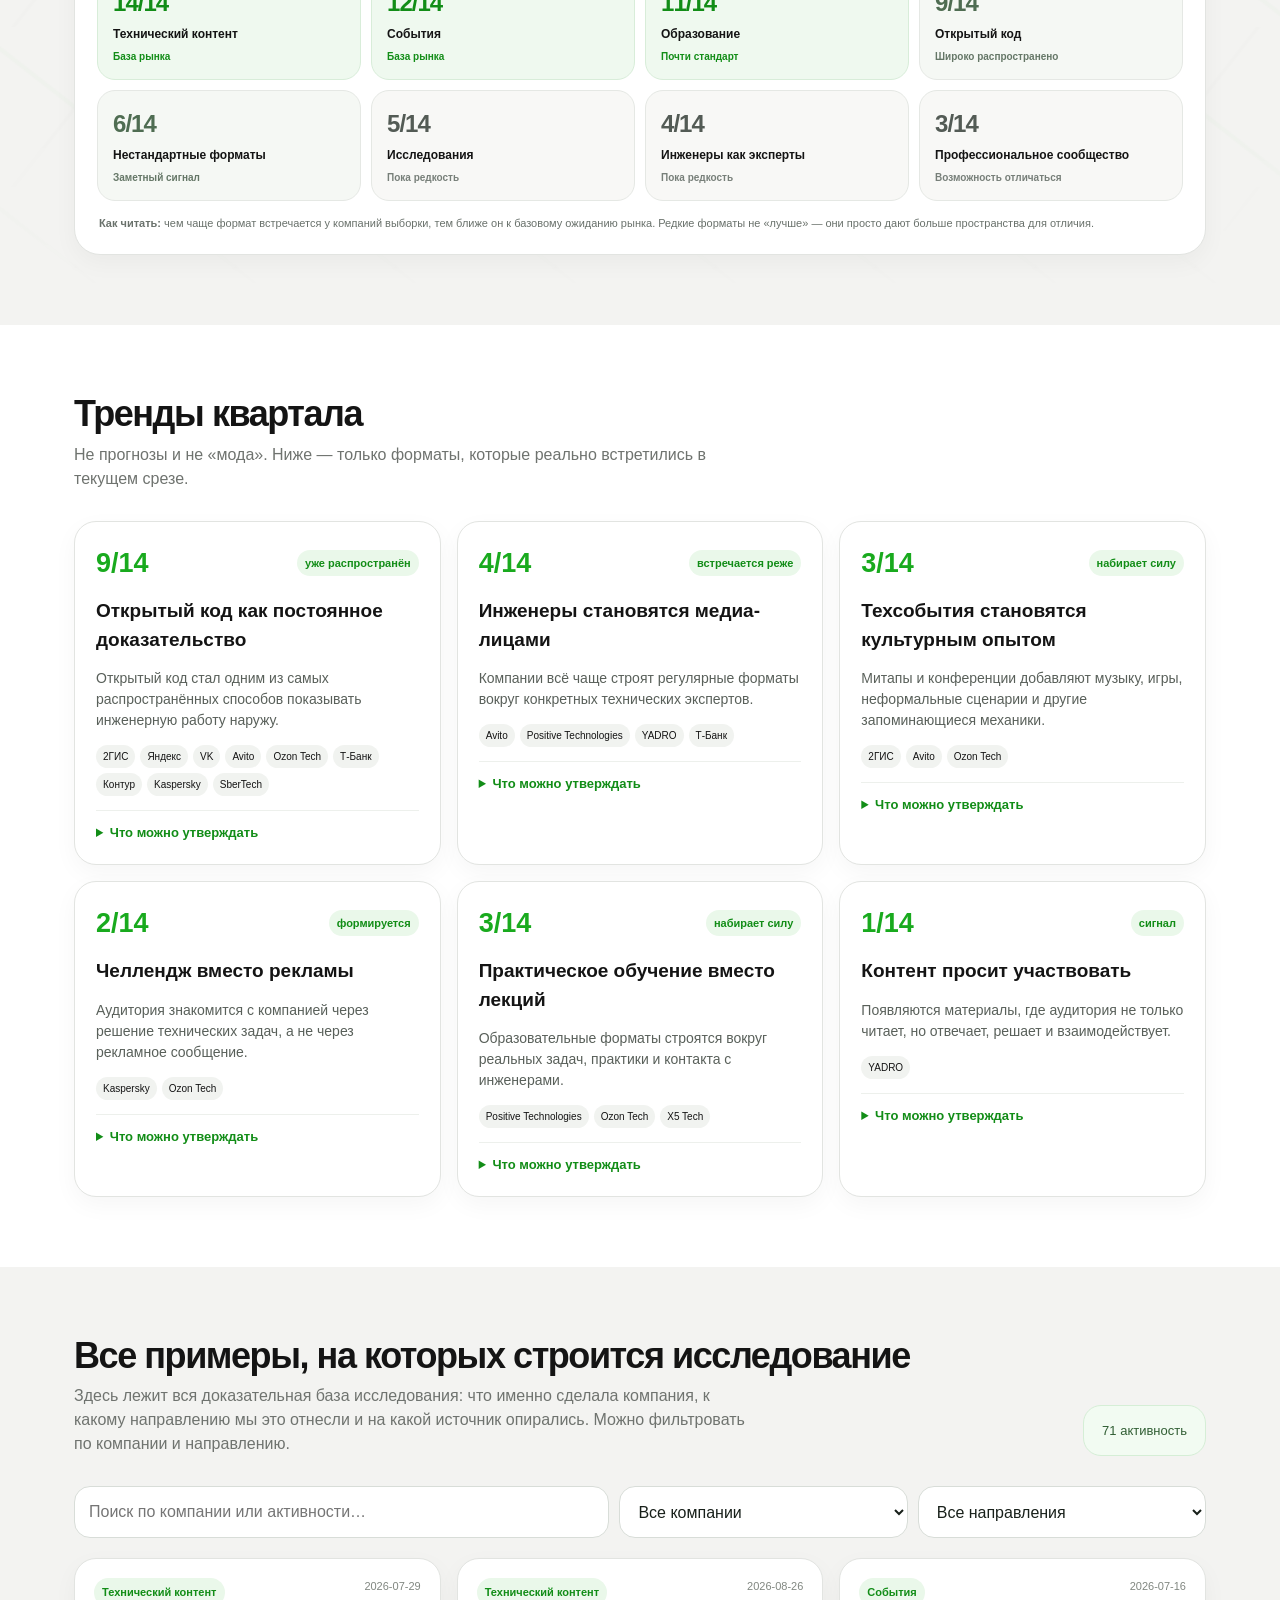
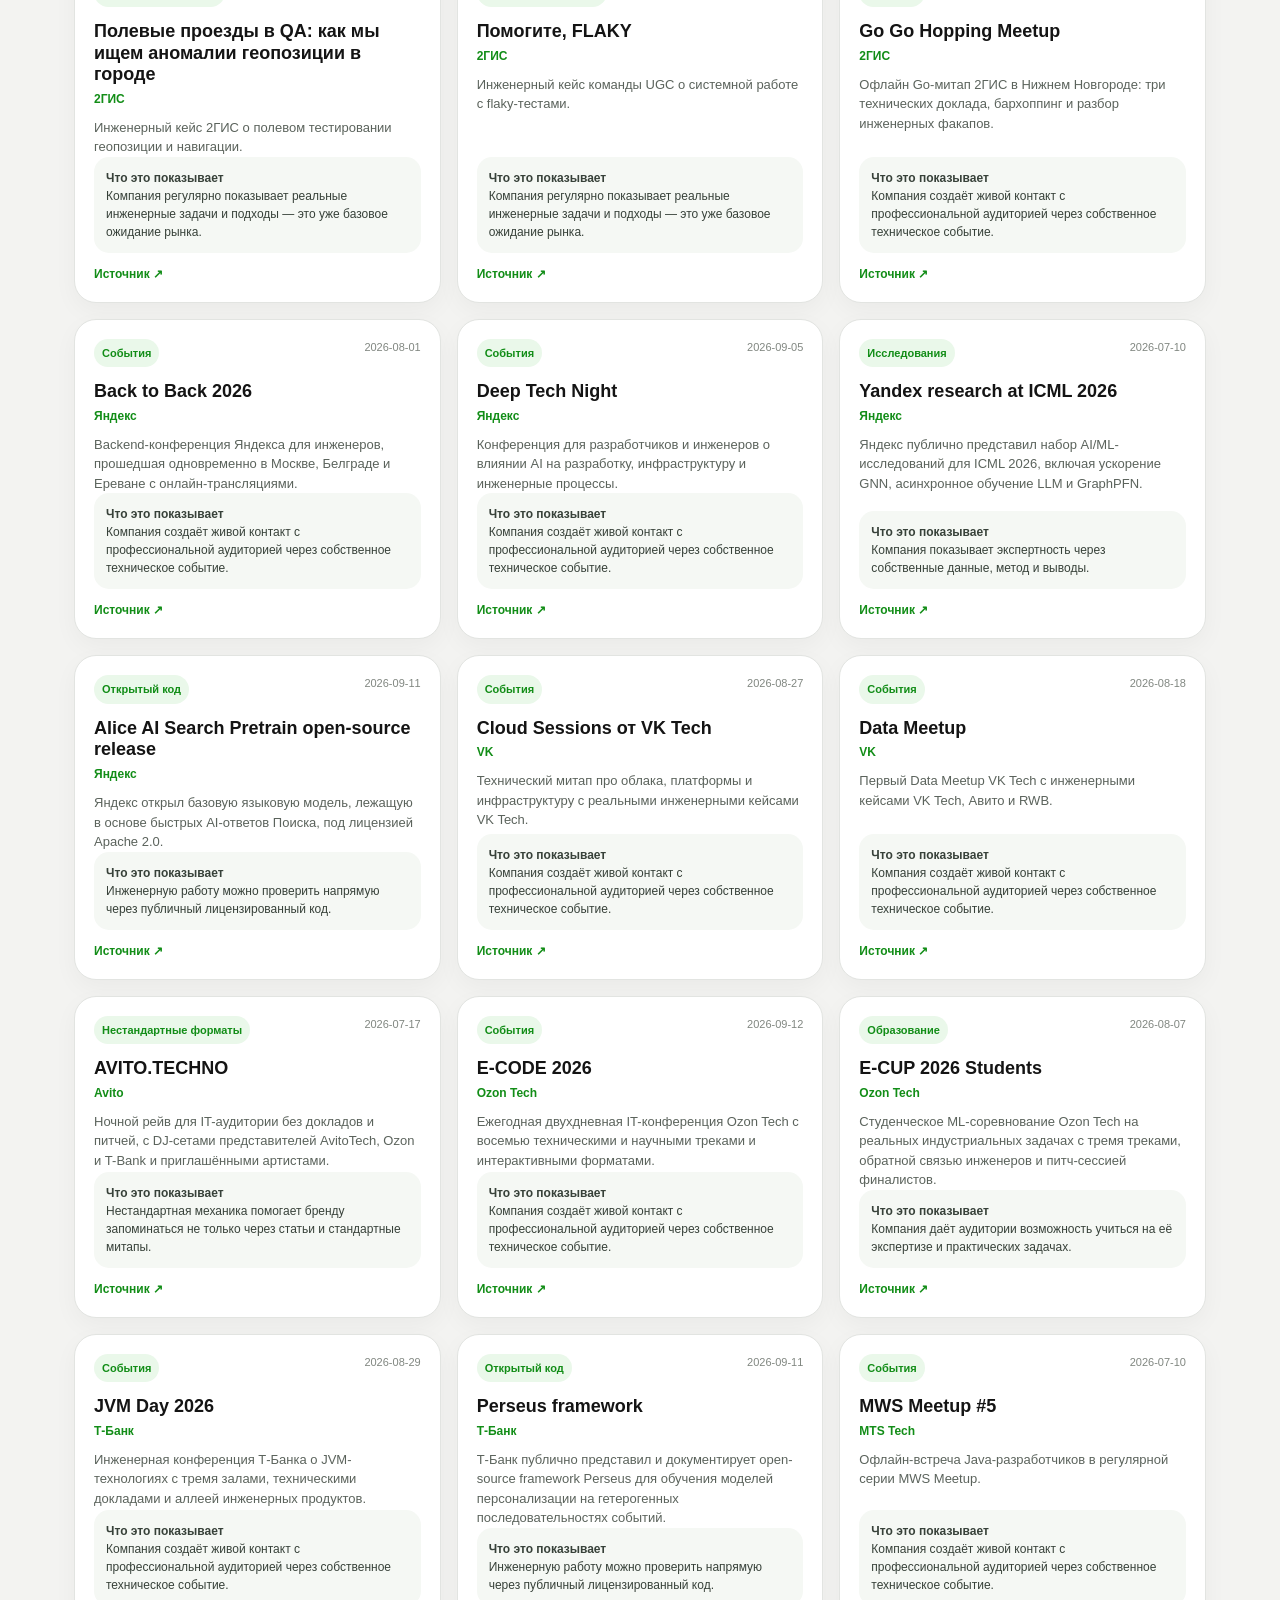
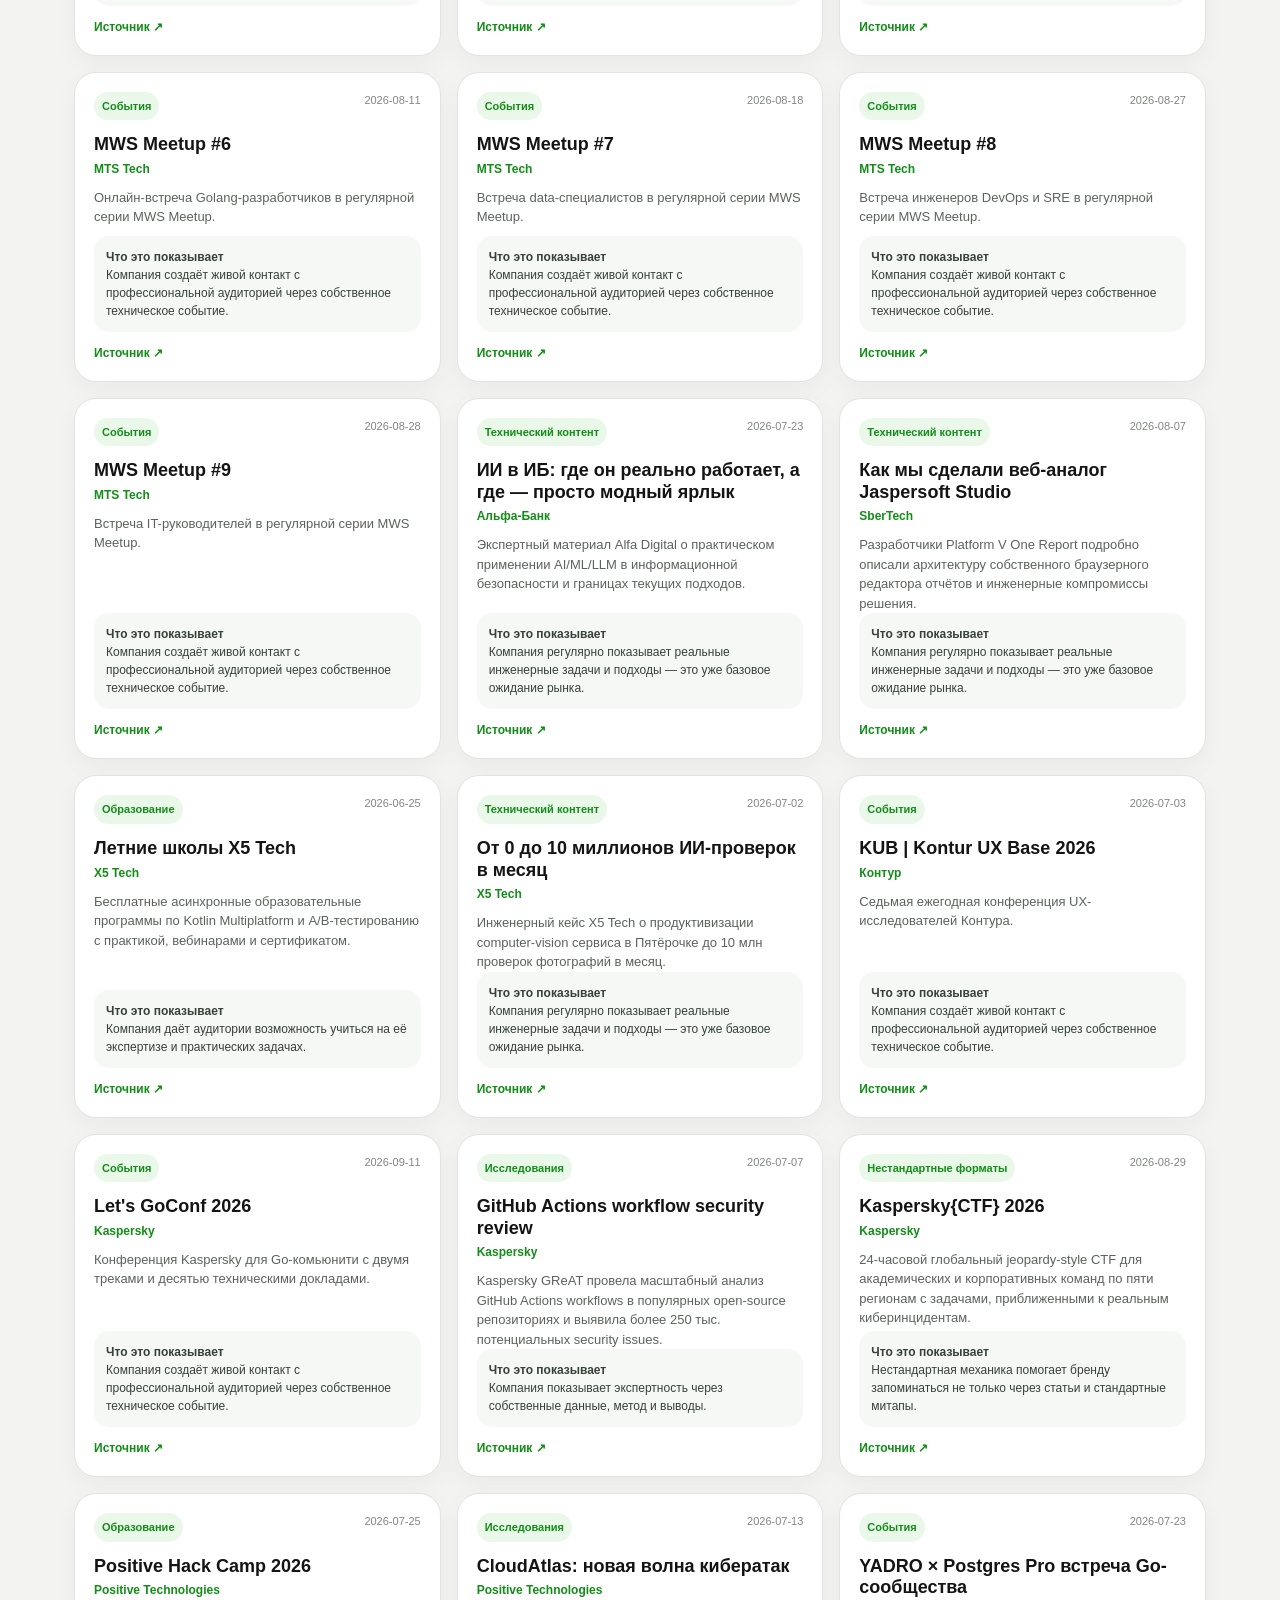
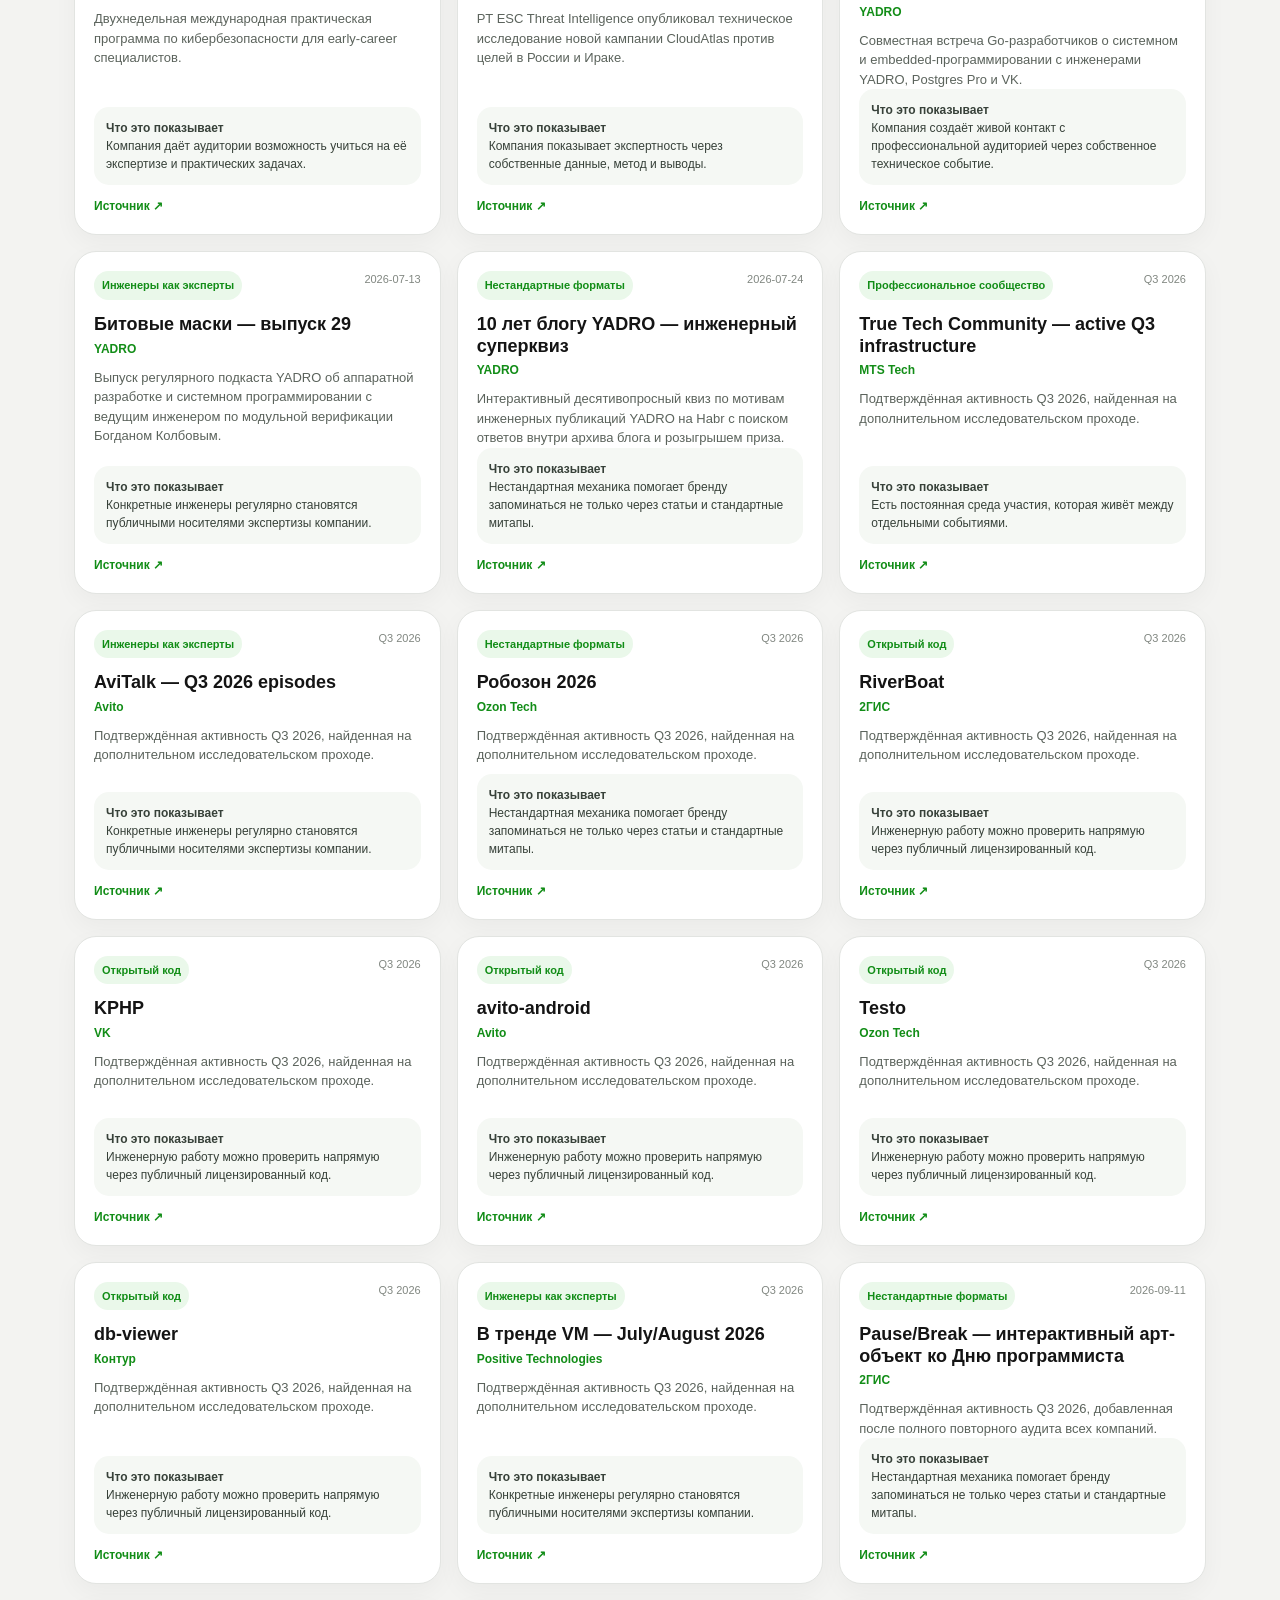
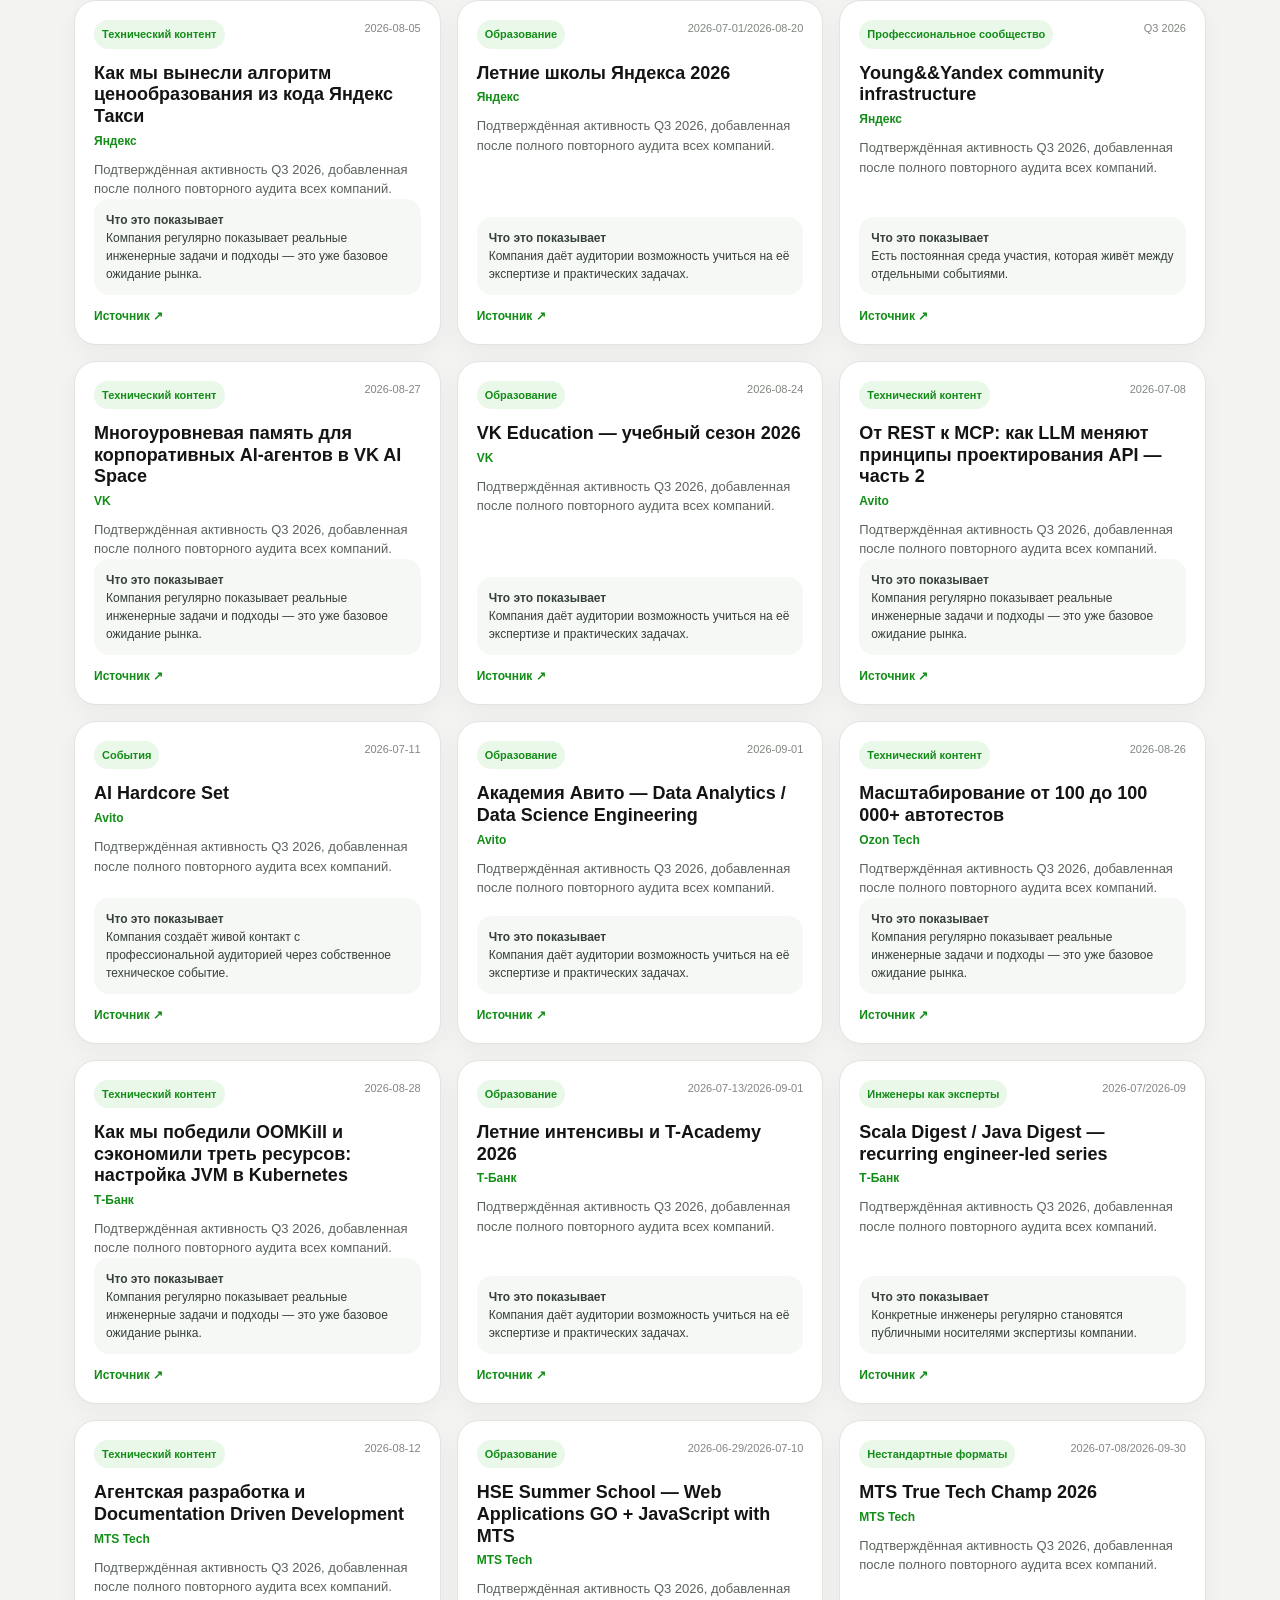
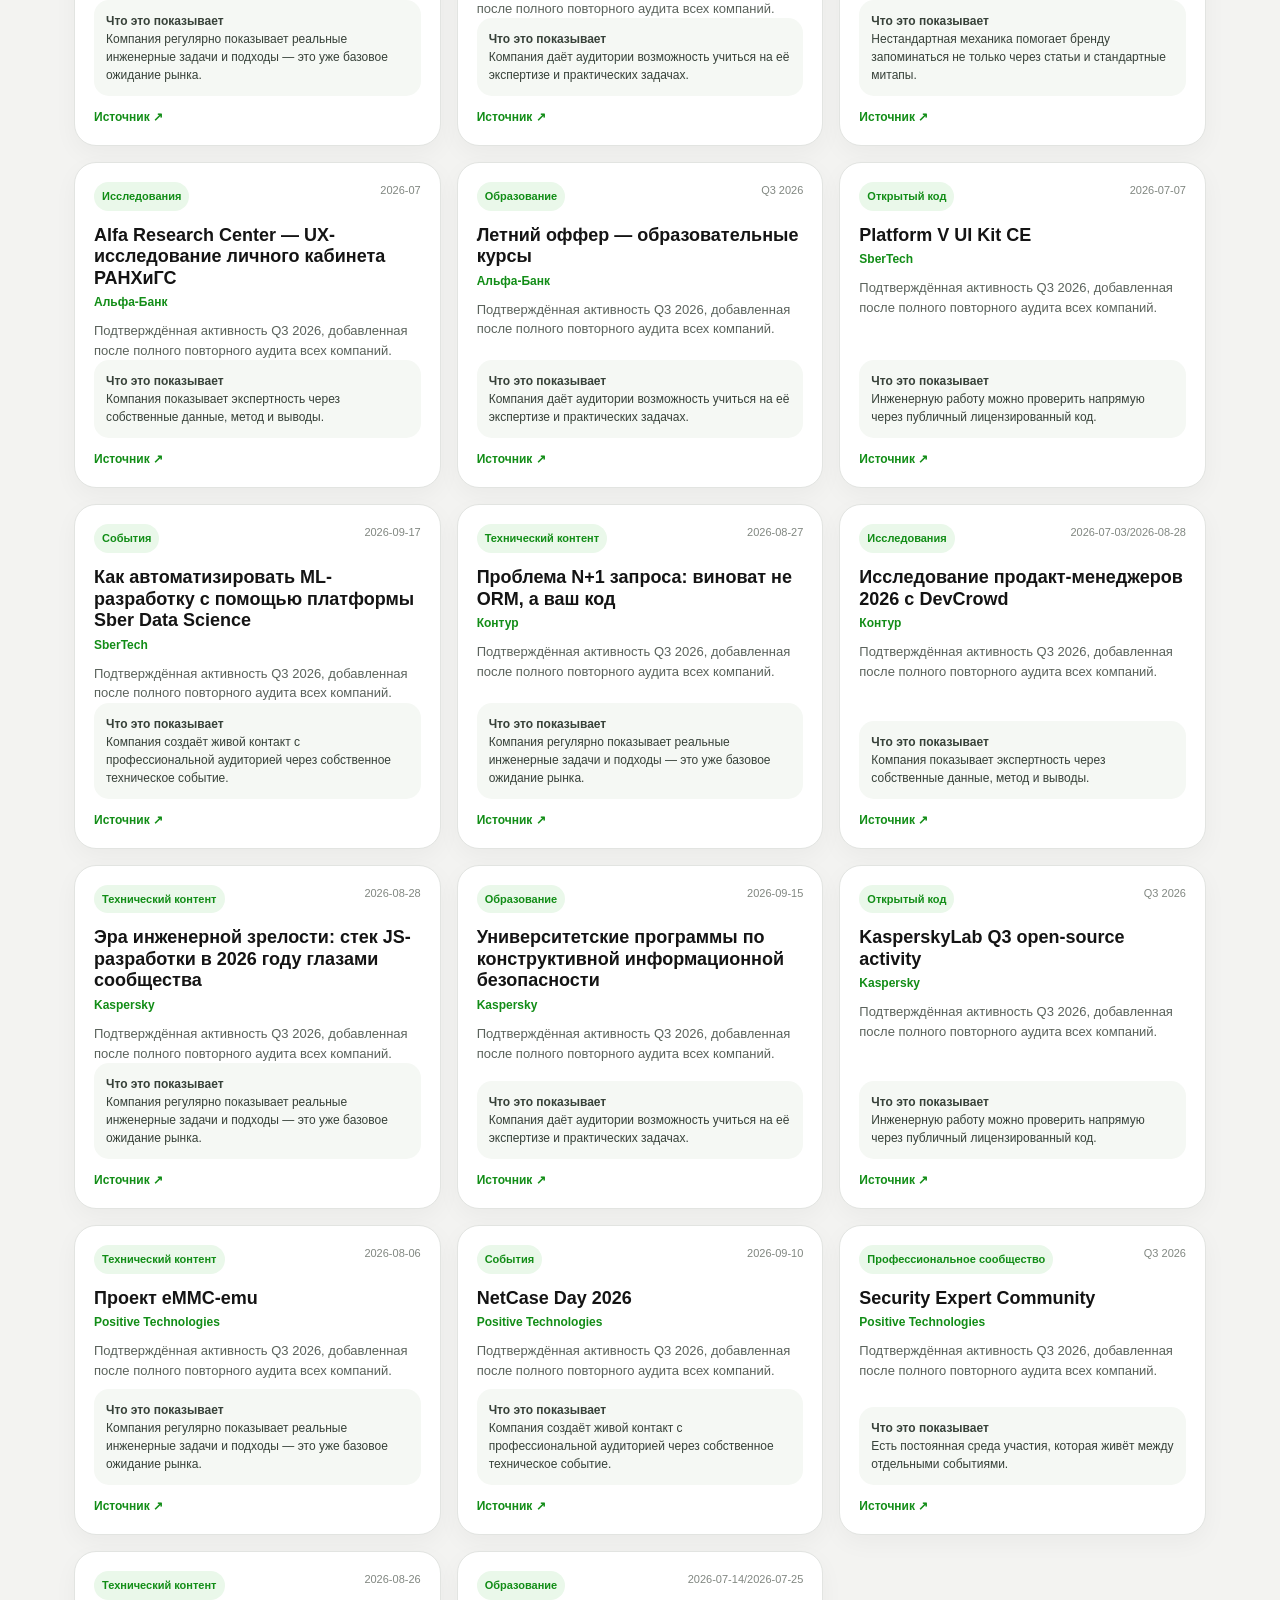
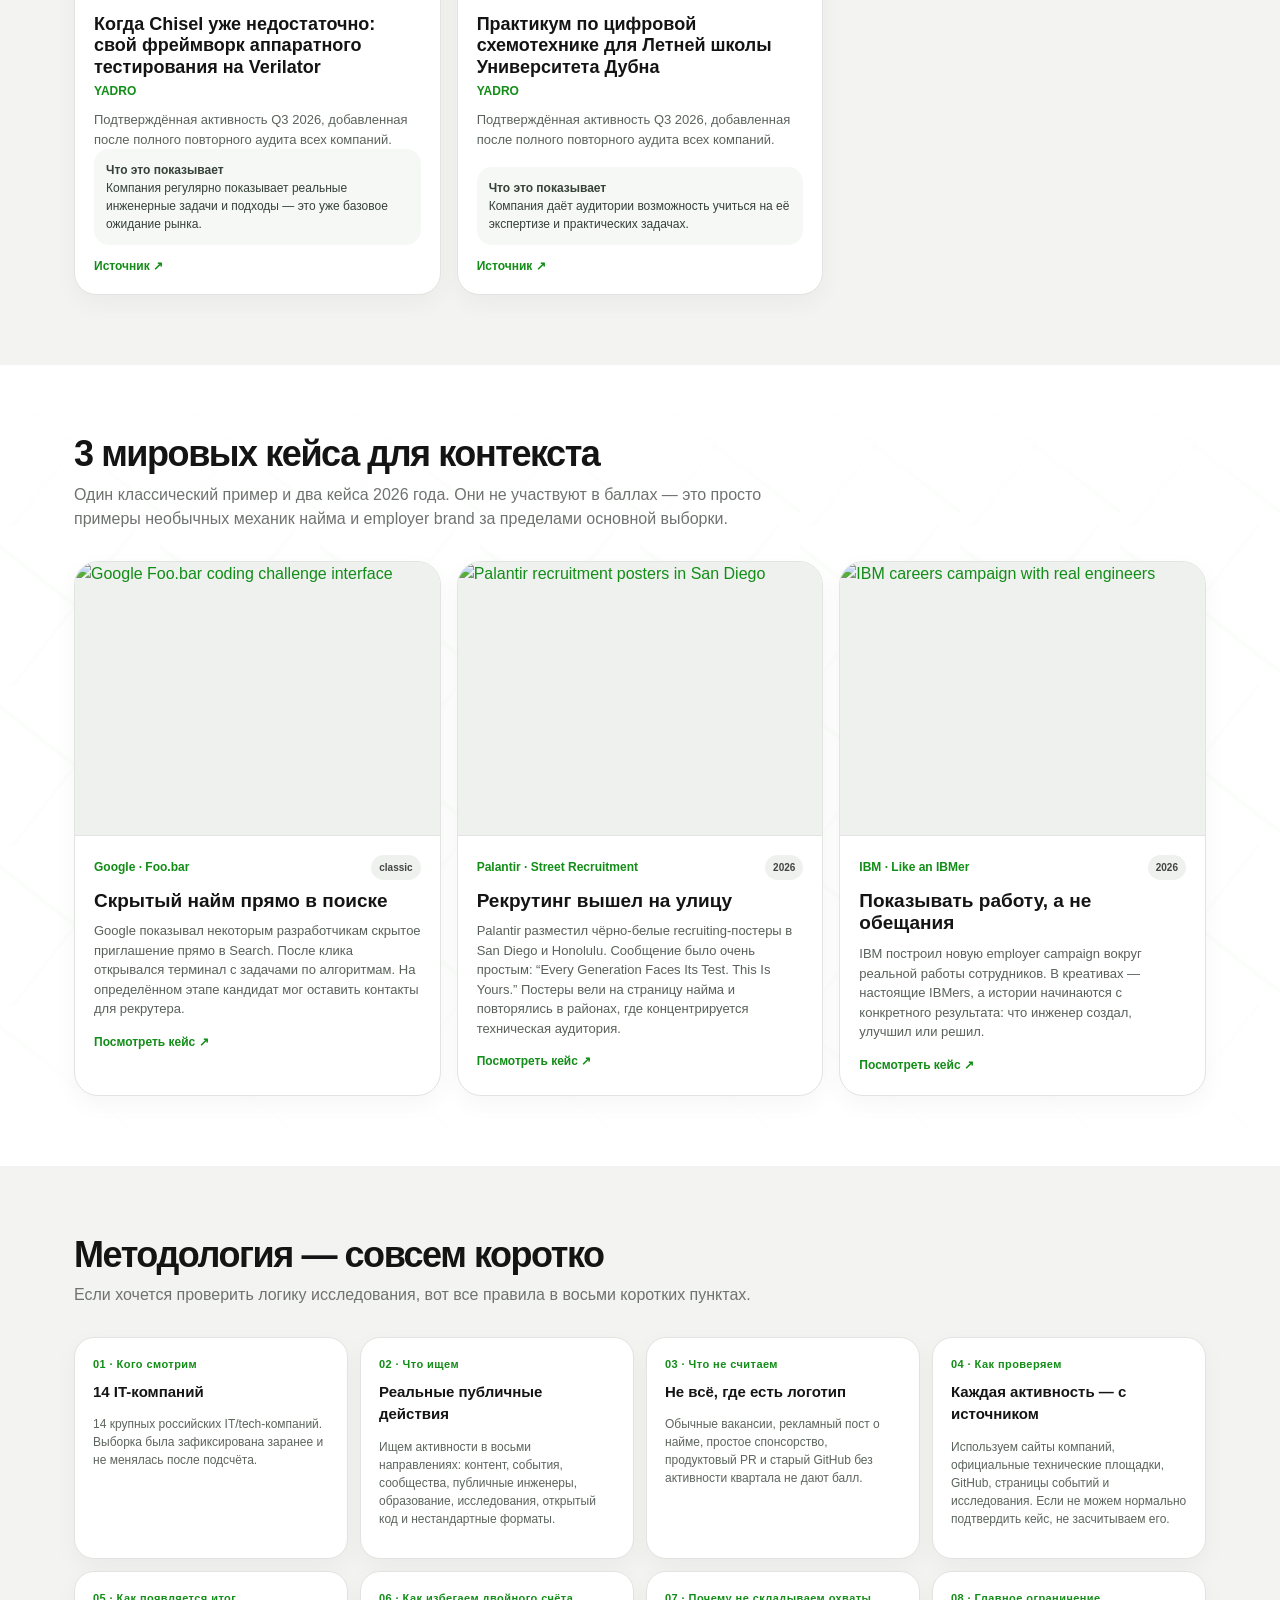
==== commit 7d655459: "Add clear 2GIS takeaways and market signals" ====
--- a/tech-brand-watch/index.html
+++ b/tech-brand-watch/index.html
@@ -182,6 +182,33 @@
 .gap{color:#7b5b12}
 .caution{color:#5b6570}
 
+/* 2GIS meaning + market signals */
+.meaning-grid{display:grid;grid-template-columns:repeat(3,1fr);gap:16px;margin-bottom:22px}
+.meaning-card{background:#fff;border:1px solid var(--line);border-radius:24px;padding:22px;box-shadow:var(--shadow-soft)}
+.meaning-label{display:inline-block;font-size:10px;font-weight:900;letter-spacing:.06em;text-transform:uppercase;color:var(--green-dark);margin-bottom:10px}
+.meaning-card h3{font-size:18px;line-height:1.25;margin:0 0 10px;letter-spacing:-.02em}
+.meaning-card p{font-size:13px;color:#5b635c;margin:0;line-height:1.55}
+.market-signals{background:#fff;border:1px solid var(--line);border-radius:26px;padding:22px;box-shadow:var(--shadow-soft)}
+.market-signals-head{display:flex;justify-content:space-between;gap:20px;align-items:flex-end;margin-bottom:16px}
+.market-signals-head h3{font-size:22px;margin:0 0 4px;letter-spacing:-.03em}
+.market-signals-head p{font-size:13px;color:var(--muted);margin:0}
+.market-signals-head>span{font-size:11px;color:#777f79;white-space:nowrap}
+.signal-grid{display:grid;grid-template-columns:repeat(4,1fr);gap:10px}
+.signal-card{border-radius:18px;padding:15px;border:1px solid #e5e8e4;background:#f7f8f6}
+.signal-card b,.signal-card strong,.signal-card span{display:block}
+.signal-card b{font-size:24px;letter-spacing:-.04em;margin-bottom:6px}
+.signal-card strong{font-size:12px;line-height:1.25}
+.signal-card span{font-size:10px;margin-top:7px;font-weight:800}
+.signal-card.standard{background:#eff9ef;border-color:#d8edd9}
+.signal-card.standard b,.signal-card.standard span{color:var(--green-dark)}
+.signal-card.common{background:#f5f8f4}
+.signal-card.common b{color:#4f6d52}
+.signal-card.common span{color:#657767}
+.signal-card.rare{background:#f8f8f6}
+.signal-card.rare b{color:#535b55}
+.signal-card.rare span{color:#777f79}
+.signal-rule{font-size:11px;color:#69716b;margin:14px 2px 0;line-height:1.5}
+
 /* trends */
 .trends{display:grid;grid-template-columns:repeat(3,1fr);gap:16px}
 .trend-card{
@@ -315,6 +342,8 @@
 #lens .wrap,#global .wrap{position:relative;z-index:2}
 
 @media(max-width:900px){
+  .meaning-grid{grid-template-columns:1fr}
+  .signal-grid{grid-template-columns:1fr 1fr}
   .score-explain,.category-grid{grid-template-columns:1fr 1fr}
   .links{display:none}
   .hero{padding:56px 0}
@@ -329,6 +358,8 @@
   .section{padding:52px 0}
 }
 @media(max-width:620px){
+  .market-signals-head{align-items:flex-start;flex-direction:column}
+  .signal-grid{grid-template-columns:1fr}
   .score-explain,.category-grid{grid-template-columns:1fr}
   .wrap{padding:0 16px}
   .nav{height:58px}
@@ -417,12 +448,48 @@
 <div class="chart-card"><h3>Где 2ГИС относительно выборки</h3><p>Только по числу подтверждённых направлений из восьми.</p><div class="compare-bars"><div class="compare-line ours"><b>2ГИС</b><div class="track"><div class="fill" style="width:50%"></div></div><strong>4/8</strong></div><div class="compare-line"><b>Среднее</b><div class="track"><div class="fill" style="width:57.125%"></div></div><strong>4,57/8</strong></div><div class="compare-line"><b>Максимум</b><div class="track"><div class="fill" style="width:75%"></div></div><strong>6/8</strong></div></div><div class="chart-note"><strong>Вывод:</strong> 2ГИС сейчас немного ниже среднего по широте публичных механик. Это не означает более низкую привлекательность работодателя: исследование не измеряет оффер, зарплату, eNPS или candidate experience.</div></div>
 </div></div></section>
 <section class="section white" id="matrix"><div class="wrap"><div class="section-head"><div><h2>Матрица: кто что делает</h2><p><strong>✓ = есть хотя бы одна подтверждённая активность за квартал.</strong> «–» означает, что в текущем срезе мы такую активность не подтвердили. Последний столбец — просто сумма зелёных точек.</p></div></div><div class="two-col"><div class="panel table-scroll"><table class="matrix"><thead><tr><th>Компания</th><th>Технический контент</th><th>События</th><th>Профессиональное сообщество</th><th>Инженеры как эксперты</th><th>Образование</th><th>Исследования</th><th>Открытый код</th><th>Нестандартные форматы</th><th>Итого направлений</th></tr></thead><tbody><tr class=""><td><strong>Яндекс</strong></td><td title="Технический контент"><span class="dot on">✓</span></td><td title="События"><span class="dot on">✓</span></td><td title="Профессиональное сообщество"><span class="dot on">✓</span></td><td title="Инженеры как эксперты"><span class="dot off">–</span></td><td title="Образование"><span class="dot on">✓</span></td><td title="Исследования"><span class="dot on">✓</span></td><td title="Открытый код"><span class="dot on">✓</span></td><td title="Нестандартные форматы"><span class="dot off">–</span></td><td><strong>6/8</strong></td></tr><tr class=""><td><strong>Avito</strong></td><td title="Технический контент"><span class="dot on">✓</span></td><td title="События"><span class="dot on">✓</span></td><td title="Профессиональное сообщество"><span class="dot off">–</span></td><td title="Инженеры как эксперты"><span class="dot on">✓</span></td><td title="Образование"><span class="dot on">✓</span></td><td title="Исследования"><span class="dot off">–</span></td><td title="Открытый код"><span class="dot on">✓</span></td><td title="Нестандартные форматы"><span class="dot on">✓</span></td><td><strong>6/8</strong></td></tr><tr class=""><td><strong>Kaspersky</strong></td><td title="Технический контент"><span class="dot on">✓</span></td><td title="События"><span class="dot on">✓</span></td><td title="Профессиональное сообщество"><span class="dot off">–</span></td><td title="Инженеры как эксперты"><span class="dot off">–</span></td><td title="Образование"><span class="dot on">✓</span></td><td title="Исследования"><span class="dot on">✓</span></td><td title="Открытый код"><span class="dot on">✓</span></td><td title="Нестандартные форматы"><span class="dot on">✓</span></td><td><strong>6/8</strong></td></tr><tr class=""><td><strong>Positive Technologies</strong></td><td title="Технический контент"><span class="dot on">✓</span></td><td title="События"><span class="dot on">✓</span></td><td title="Профессиональное сообщество"><span class="dot on">✓</span></td><td title="Инженеры как эксперты"><span class="dot on">✓</span></td><td title="Образование"><span class="dot on">✓</span></td><td title="Исследования"><span class="dot on">✓</span></td><td title="Открытый код"><span class="dot off">–</span></td><td title="Нестандартные форматы"><span class="dot off">–</span></td><td><strong>6/8</strong></td></tr><tr class=""><td><strong>Т-Банк</strong></td><td title="Технический контент"><span class="dot on">✓</span></td><td title="События"><span class="dot on">✓</span></td><td title="Профессиональное сообщество"><span class="dot off">–</span></td><td title="Инженеры как эксперты"><span class="dot on">✓</span></td><td title="Образование"><span class="dot on">✓</span></td><td title="Исследования"><span class="dot off">–</span></td><td title="Открытый код"><span class="dot on">✓</span></td><td title="Нестандартные форматы"><span class="dot off">–</span></td><td><strong>5/8</strong></td></tr><tr class=""><td><strong>MTS Tech</strong></td><td title="Технический контент"><span class="dot on">✓</span></td><td title="События"><span class="dot on">✓</span></td><td title="Профессиональное сообщество"><span class="dot on">✓</span></td><td title="Инженеры как эксперты"><span class="dot off">–</span></td><td title="Образование"><span class="dot on">✓</span></td><td title="Исследования"><span class="dot off">–</span></td><td title="Открытый код"><span class="dot off">–</span></td><td title="Нестандартные форматы"><span class="dot on">✓</span></td><td><strong>5/8</strong></td></tr><tr class=""><td><strong>Ozon Tech</strong></td><td title="Технический контент"><span class="dot on">✓</span></td><td title="События"><span class="dot on">✓</span></td><td title="Профессиональное сообщество"><span class="dot off">–</span></td><td title="Инженеры как эксперты"><span class="dot off">–</span></td><td title="Образование"><span class="dot on">✓</span></td><td title="Исследования"><span class="dot off">–</span></td><td title="Открытый код"><span class="dot on">✓</span></td><td title="Нестандартные форматы"><span class="dot on">✓</span></td><td><strong>5/8</strong></td></tr><tr class=""><td><strong>YADRO</strong></td><td title="Технический контент"><span class="dot on">✓</span></td><td title="События"><span class="dot on">✓</span></td><td title="Профессиональное сообщество"><span class="dot off">–</span></td><td title="Инженеры как эксперты"><span class="dot on">✓</span></td><td title="Образование"><span class="dot on">✓</span></td><td title="Исследования"><span class="dot off">–</span></td><td title="Открытый код"><span class="dot off">–</span></td><td title="Нестандартные форматы"><span class="dot on">✓</span></td><td><strong>5/8</strong></td></tr><tr class="is-2gis"><td><strong>2ГИС</strong><span class="you">мы</span></td><td title="Технический контент"><span class="dot on">✓</span></td><td title="События"><span class="dot on">✓</span></td><td title="Профессиональное сообщество"><span class="dot off">–</span></td><td title="Инженеры как эксперты"><span class="dot off">–</span></td><td title="Образование"><span class="dot off">–</span></td><td title="Исследования"><span class="dot off">–</span></td><td title="Открытый код"><span class="dot on">✓</span></td><td title="Нестандартные форматы"><span class="dot on">✓</span></td><td><strong>4/8</strong></td></tr><tr class=""><td><strong>Контур</strong></td><td title="Технический контент"><span class="dot on">✓</span></td><td title="События"><span class="dot on">✓</span></td><td title="Профессиональное сообщество"><span class="dot off">–</span></td><td title="Инженеры как эксперты"><span class="dot off">–</span></td><td title="Образование"><span class="dot off">–</span></td><td title="Исследования"><span class="dot on">✓</span></td><td title="Открытый код"><span class="dot on">✓</span></td><td title="Нестандартные форматы"><span class="dot off">–</span></td><td><strong>4/8</strong></td></tr><tr class=""><td><strong>VK</strong></td><td title="Технический контент"><span class="dot on">✓</span></td><td title="События"><span class="dot on">✓</span></td><td title="Профессиональное сообщество"><span class="dot off">–</span></td><td title="Инженеры как эксперты"><span class="dot off">–</span></td><td title="Образование"><span class="dot on">✓</span></td><td title="Исследования"><span class="dot off">–</span></td><td title="Открытый код"><span class="dot on">✓</span></td><td title="Нестандартные форматы"><span class="dot off">–</span></td><td><strong>4/8</strong></td></tr><tr class=""><td><strong>Альфа-Банк</strong></td><td title="Технический контент"><span class="dot on">✓</span></td><td title="События"><span class="dot off">–</span></td><td title="Профессиональное сообщество"><span class="dot off">–</span></td><td title="Инженеры как эксперты"><span class="dot off">–</span></td><td title="Образование"><span class="dot on">✓</span></td><td title="Исследования"><span class="dot on">✓</span></td><td title="Открытый код"><span class="dot off">–</span></td><td title="Нестандартные форматы"><span class="dot off">–</span></td><td><strong>3/8</strong></td></tr><tr class=""><td><strong>SberTech</strong></td><td title="Технический контент"><span class="dot on">✓</span></td><td title="События"><span class="dot on">✓</span></td><td title="Профессиональное сообщество"><span class="dot off">–</span></td><td title="Инженеры как эксперты"><span class="dot off">–</span></td><td title="Образование"><span class="dot off">–</span></td><td title="Исследования"><span class="dot off">–</span></td><td title="Открытый код"><span class="dot on">✓</span></td><td title="Нестандартные форматы"><span class="dot off">–</span></td><td><strong>3/8</strong></td></tr><tr class=""><td><strong>X5 Tech</strong></td><td title="Технический контент"><span class="dot on">✓</span></td><td title="События"><span class="dot off">–</span></td><td title="Профессиональное сообщество"><span class="dot off">–</span></td><td title="Инженеры как эксперты"><span class="dot off">–</span></td><td title="Образование"><span class="dot on">✓</span></td><td title="Исследования"><span class="dot off">–</span></td><td title="Открытый код"><span class="dot off">–</span></td><td title="Нестандартные форматы"><span class="dot off">–</span></td><td><strong>2/8</strong></td></tr></tbody></table></div><div class="panel"><h3 style="margin-top:0">Итого направлений, 0–8</h3><p class="muted" style="font-size:13px">Каждое подтверждённое направление даёт 1 балл. Максимум — 8. Больше баллов = больше разных форматов, а не «лучший работодатель».</p><div class="score-row "><div class="score-name">Яндекс</div><div class="bar"><span style="width:75%"></span></div><div class="score-value">6/8</div></div><div class="score-row "><div class="score-name">Avito</div><div class="bar"><span style="width:75%"></span></div><div class="score-value">6/8</div></div><div class="score-row "><div class="score-name">Kaspersky</div><div class="bar"><span style="width:75%"></span></div><div class="score-value">6/8</div></div><div class="score-row "><div class="score-name">Positive Technologies</div><div class="bar"><span style="width:75%"></span></div><div class="score-value">6/8</div></div><div class="score-row "><div class="score-name">Т-Банк</div><div class="bar"><span style="width:62.5%"></span></div><div class="score-value">5/8</div></div><div class="score-row "><div class="score-name">MTS Tech</div><div class="bar"><span style="width:62.5%"></span></div><div class="score-value">5/8</div></div><div class="score-row "><div class="score-name">Ozon Tech</div><div class="bar"><span style="width:62.5%"></span></div><div class="score-value">5/8</div></div><div class="score-row "><div class="score-name">YADRO</div><div class="bar"><span style="width:62.5%"></span></div><div class="score-value">5/8</div></div><div class="score-row focus"><div class="score-name">2ГИС</div><div class="bar"><span style="width:50%"></span></div><div class="score-value">4/8</div></div><div class="score-row "><div class="score-name">Контур</div><div class="bar"><span style="width:50%"></span></div><div class="score-value">4/8</div></div><div class="score-row "><div class="score-name">VK</div><div class="bar"><span style="width:50%"></span></div><div class="score-value">4/8</div></div><div class="score-row "><div class="score-name">Альфа-Банк</div><div class="bar"><span style="width:37.5%"></span></div><div class="score-value">3/8</div></div><div class="score-row "><div class="score-name">SberTech</div><div class="bar"><span style="width:37.5%"></span></div><div class="score-value">3/8</div></div><div class="score-row "><div class="score-name">X5 Tech</div><div class="bar"><span style="width:25%"></span></div><div class="score-value">2/8</div></div></div></div></div></section>
-<section class="section" id="lens"><div class="wrap"><div class="panel lens"><div class="section-head"><div><h2>Где здесь 2ГИС</h2><p>Что результат 4/8 означает на простом языке.</p></div></div><div class="lens-grid"><div><div class="bigscore">4/8</div><div class="compare">Среднее по выборке — <strong>4,57/8</strong>. У 2ГИС подтверждены 4 направления: технический контент, события, открытый код и нестандартные форматы.</div><p><strong>Простыми словами:</strong> 2ГИС выглядит содержательно и разнообразно, но рынок оказался активнее, чем показывал первый проход. Мы не ниже рынка «как работодатель» — мы пока используем меньше типов публичных tech-brand механик.</p></div><div class="lens-list">
-<div class="lens-item"><strong class="good">✓ Базовые форматы есть</strong>Технический контент есть у 14/14 компаний, события — у 12/14. У 2ГИС оба направления подтверждены.</div>
-<div class="lens-item"><strong class="good">✓ Есть то, что можно проверить</strong>RiverBoat даёт балл за открытый код, а Pause/Break ко Дню программиста — за нестандартный формат.</div>
-<div class="lens-item"><strong class="gap">→ Самое массовое направление, которого пока нет: образование</strong>Образовательные программы подтверждены у 11 из 14 компаний. У 2ГИС в текущем Q3-срезе такого направления пока нет.</div>
-<div class="lens-item"><strong class="caution">Редкие направления, где можно отличаться</strong>Исследования есть у 5/14 компаний, инженеры как регулярные эксперты — у 4/14, постоянные профессиональные сообщества — у 3/14. Эти форматы встречаются реже.</div>
-</div></div></div></div></section>
+<section class="section" id="lens"><div class="wrap">
+  <div class="section-head"><div>
+    <h2>Что это значит для 2ГИС</h2>
+    <p>Не список рекомендаций, а три коротких вывода из текущего среза.</p>
+  </div><div class="note"><strong>4/8 у 2ГИС</strong><br>Среднее по выборке — 4,57/8. Это число показывает только разнообразие публичных форматов.</div></div>
+
+  <div class="meaning-grid">
+    <div class="meaning-card">
+      <span class="meaning-label">01 · База рынка</span>
+      <h3>Контент и события у нас есть. Образование — главный заметный пробел.</h3>
+      <p>Технический контент есть у 14/14 компаний, события — у 12/14, образование — у 11/14. Первые два направления у 2ГИС подтверждены, образование в текущем Q3-срезе — пока нет.</p>
+    </div>
+    <div class="meaning-card">
+      <span class="meaning-label">02 · Наши сильные стороны</span>
+      <h3>Есть форматы, которые показывают реальную инженерную работу и запоминаются.</h3>
+      <p>RiverBoat даёт 2ГИС подтверждённый Open Source, а Pause/Break — нестандартный tech-brand формат. Это не просто коммуникация: у аудитории есть конкретное доказательство или опыт взаимодействия с брендом.</p>
+    </div>
+    <div class="meaning-card">
+      <span class="meaning-label">03 · Что наблюдать</span>
+      <h3>Не нужно собирать все 8 баллов. Важно не пропускать базу и видеть редкие возможности.</h3>
+      <p>Исследования есть у 5/14 компаний, инженеры как регулярные эксперты — у 4/14, постоянные сообщества — у 3/14. Эти направления пока не обязательны для всех, но именно там можно отличаться.</p>
+    </div>
+  </div>
+
+  <div class="market-signals">
+    <div class="market-signals-head">
+      <div><h3>Сигналы рынка</h3><p>Чтобы было видно не только «есть / нет», но и насколько каждый формат уже распространён.</p></div>
+      <span>Q3 2026 · 14 компаний</span>
+    </div>
+    <div class="signal-grid">
+      <div class="signal-card standard"><b>14/14</b><strong>Технический контент</strong><span>База рынка</span></div>
+      <div class="signal-card standard"><b>12/14</b><strong>События</strong><span>База рынка</span></div>
+      <div class="signal-card standard"><b>11/14</b><strong>Образование</strong><span>Почти стандарт</span></div>
+      <div class="signal-card common"><b>9/14</b><strong>Открытый код</strong><span>Широко распространено</span></div>
+      <div class="signal-card common"><b>6/14</b><strong>Нестандартные форматы</strong><span>Заметный сигнал</span></div>
+      <div class="signal-card rare"><b>5/14</b><strong>Исследования</strong><span>Пока редкость</span></div>
+      <div class="signal-card rare"><b>4/14</b><strong>Инженеры как эксперты</strong><span>Пока редкость</span></div>
+      <div class="signal-card rare"><b>3/14</b><strong>Профессиональное сообщество</strong><span>Возможность отличаться</span></div>
+    </div>
+    <p class="signal-rule"><strong>Как читать:</strong> чем чаще формат встречается у компаний выборки, тем ближе он к базовому ожиданию рынка. Редкие форматы не «лучше» — они просто дают больше пространства для отличия.</p>
+  </div>
+</div></section>
 <section class="section white" id="trends"><div class="wrap"><div class="section-head"><div><h2>Тренды квартала</h2><p>Не прогнозы и не «мода». Ниже — только форматы, которые реально встретились в текущем срезе.</p></div></div><div class="trends"><article class="trend-card">
    <div class="trend-top"><span class="trend-count">9/14</span><span class="badge">уже распространён</span></div>
    <h3>Открытый код как постоянное доказательство</h3>
